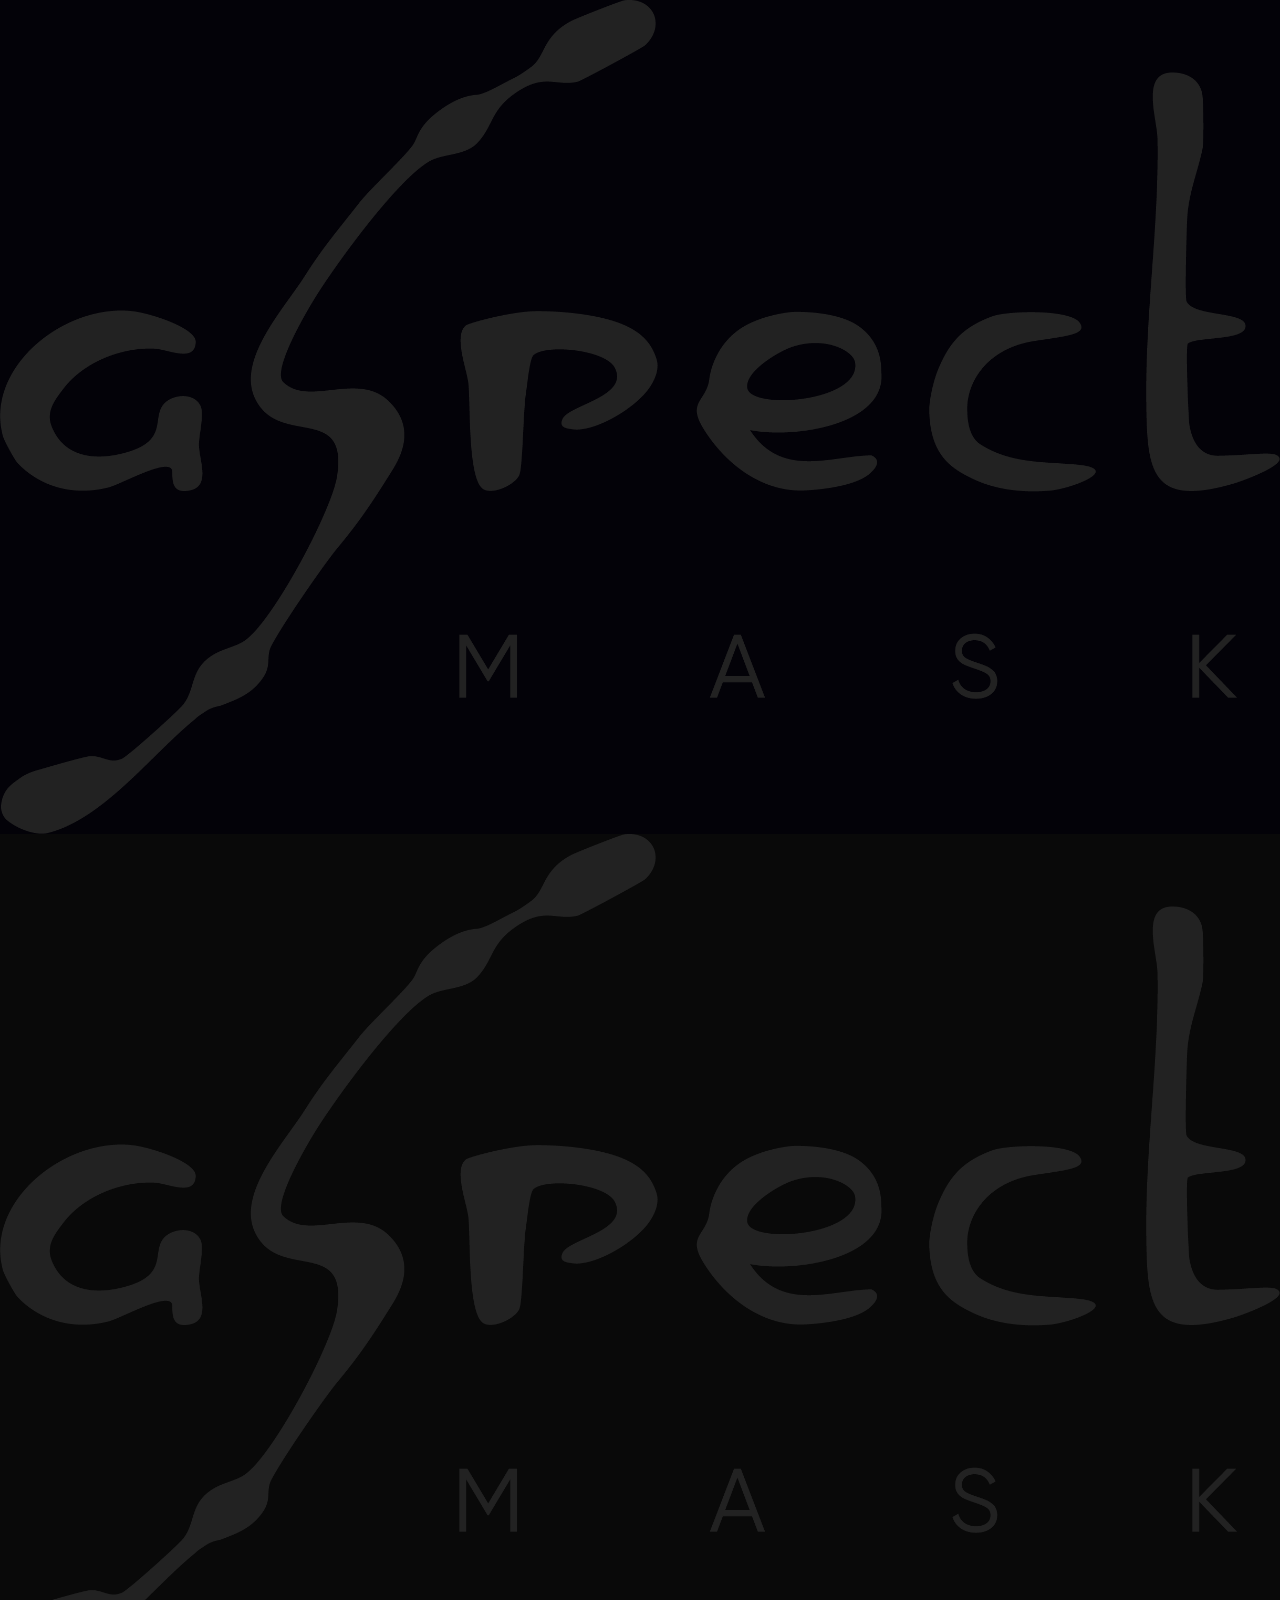
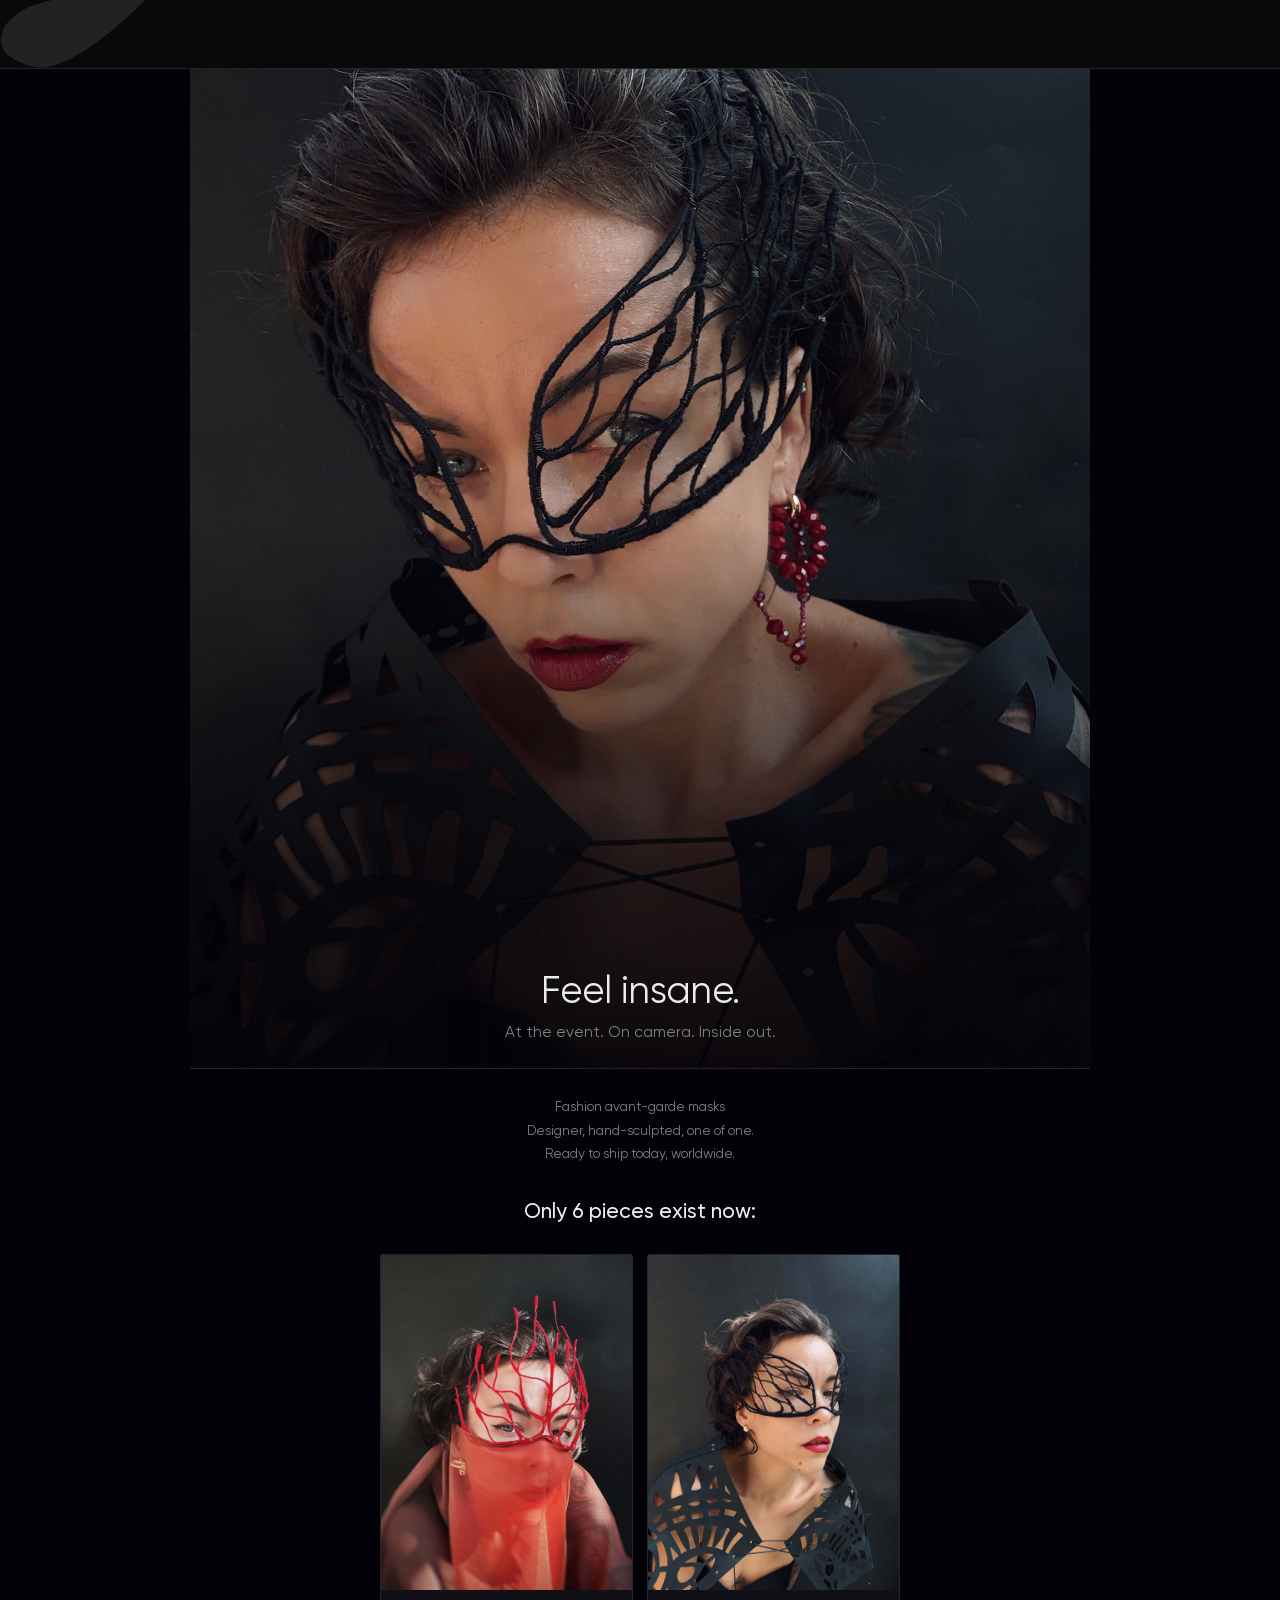
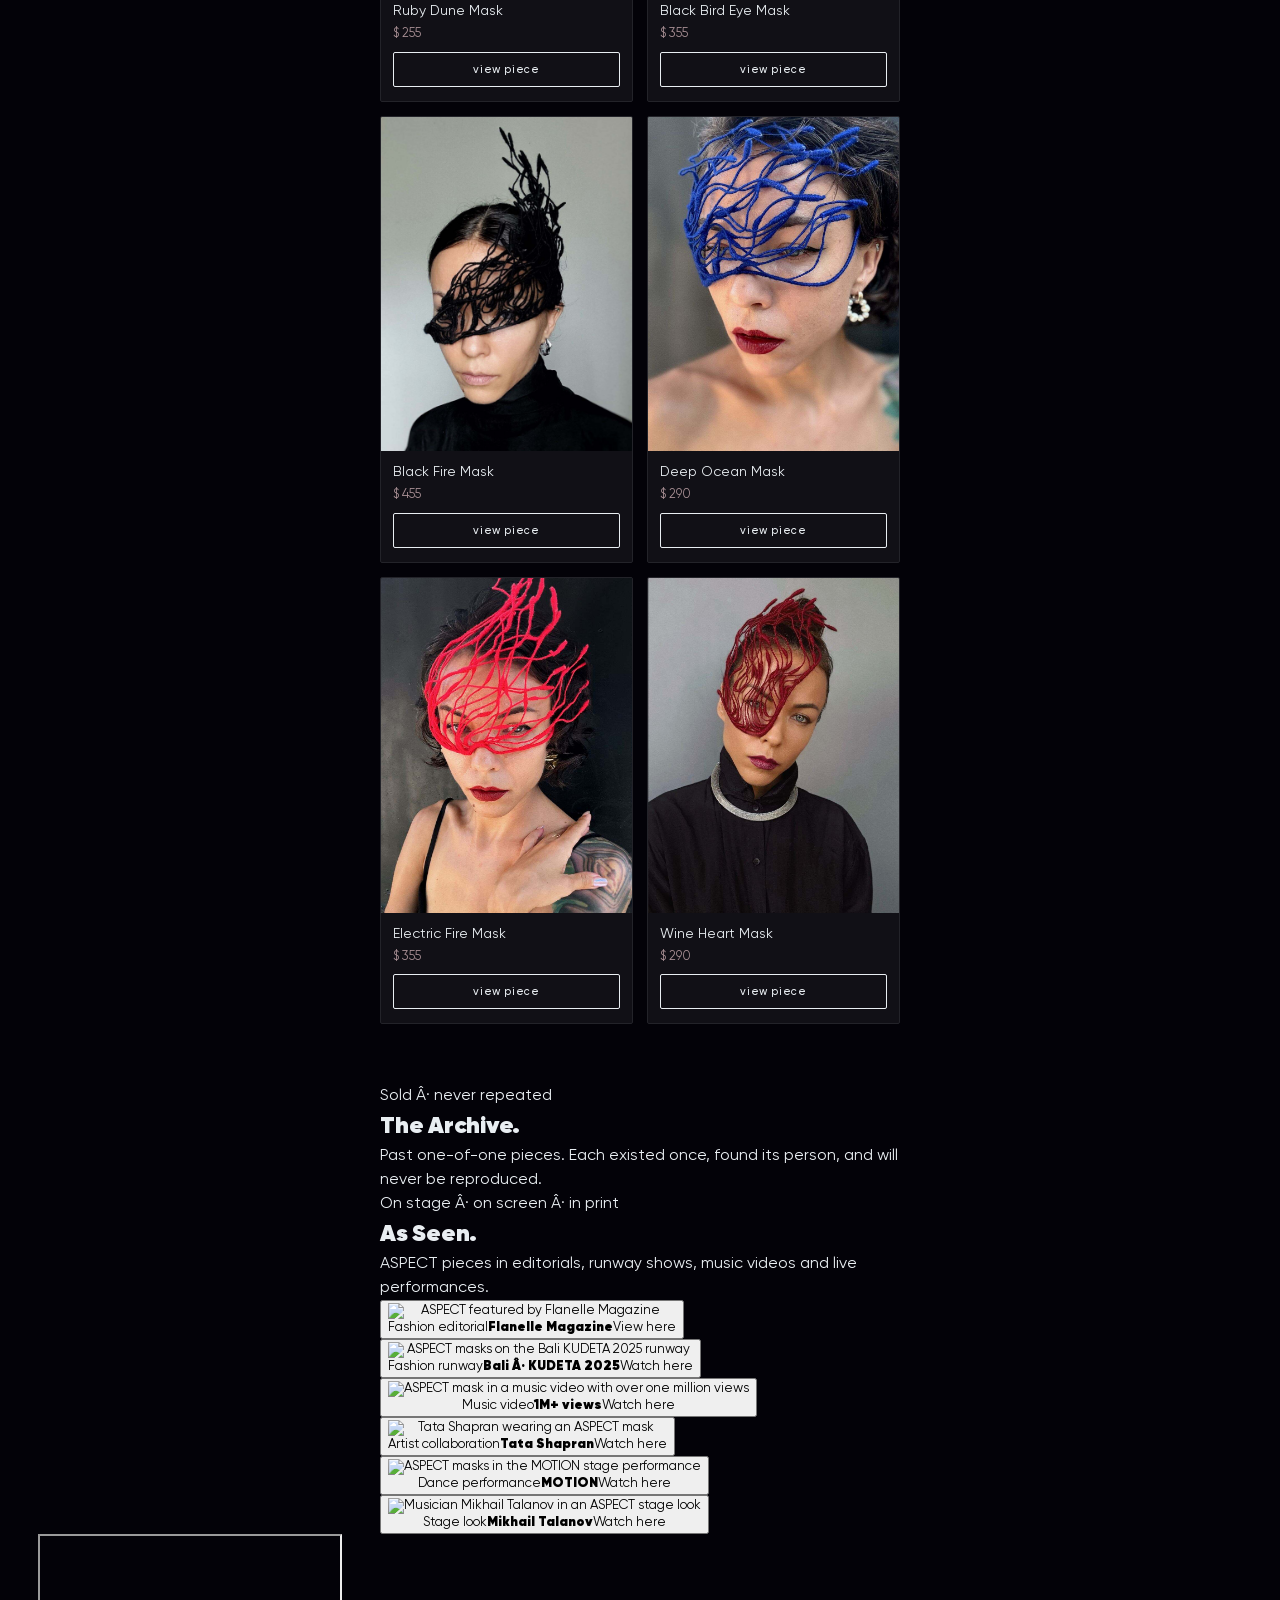
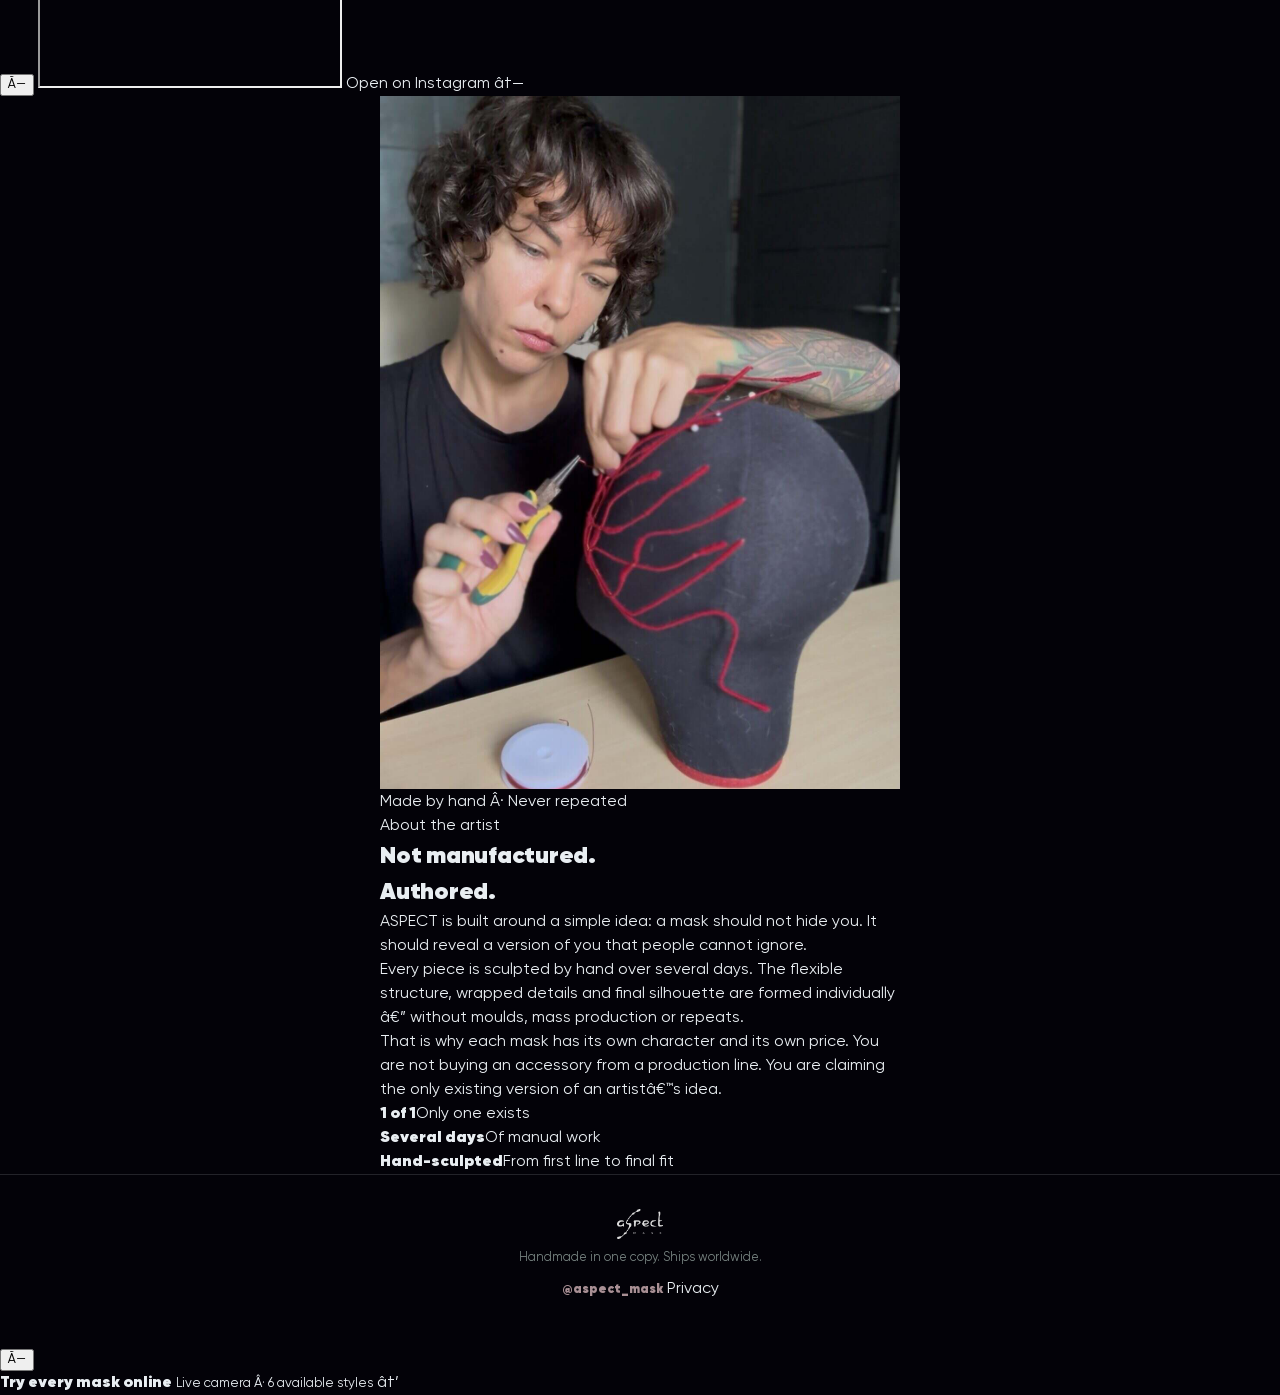
==== index.html @ 53617be9 "Merge AR try-on update: root files (index, README, netlify config)" ====
<!DOCTYPE html>
<html lang="en">
<head>
  <meta name="p:domain_verify" content="32df9299ab01dc44d7941b513a4e23bb"/>
<!-- Google tag (gtag.js) — GA4 property "Aspect Mask (aspectmask.com)", added 2026-07-28 -->
<script async src="https://www.googletagmanager.com/gtag/js?id=G-1C7MHS1K0M"></script>
<script>
  window.dataLayer = window.dataLayer || [];
  function gtag(){dataLayer.push(arguments);}
  gtag('js', new Date());
  gtag('config', 'G-1C7MHS1K0M');
</script>

<!-- Meta Pixel Code — provided by Lena 2026-07-28, pixel id 1063506702684823 -->
<script>
!function(f,b,e,v,n,t,s)
{if(f.fbq)return;n=f.fbq=function(){n.callMethod?
n.callMethod.apply(n,arguments):n.queue.push(arguments)};
if(!f._fbq)f._fbq=n;n.push=n;n.loaded=!0;n.version='2.0';
n.queue=[];t=b.createElement(e);t.async=!0;
t.src=v;s=b.getElementsByTagName(e)[0];
s.parentNode.insertBefore(t,s)}(window, document,'script',
'https://connect.facebook.net/en_US/fbevents.js');
fbq('init', '1063506702684823');
fbq('track', 'PageView');
</script>
<noscript><img height="1" width="1" style="display:none"
src="https://www.facebook.com/tr?id=1063506702684823&ev=PageView&noscript=1"
/></noscript>
<!-- End Meta Pixel Code -->

<meta charset="UTF-8" />
<meta name="viewport" content="width=device-width, initial-scale=1, viewport-fit=cover" />

<!-- ============================================================
     SEO-META BLOCK — regenerated per-page by scripts/generate_product_pages.py
     for every /products/<id> page. On index.html (homepage) this is the
     fixed default. DO NOT hand-edit product pages directly — edit the
     generator script/template instead, then re-run it, or the next
     regeneration will silently overwrite manual edits.
     ============================================================ -->
<!-- SEO-META:START -->
<title>ASPECT — Handmade Designer Masks & Headpieces | In Stock, Ships Worldwide</title>
<meta name="description" content="Designer fashion avant-garde masks and headpieces for stage performance, festival, dress-code party, Burning Man, red-carpet, gala, and music video. Ships worldwide." />
<link rel="canonical" href="https://aspectmask.com/" />

<!-- Open Graph (for when the link is shared in bio / stories / DMs) -->
<meta property="og:title" content="ASPECT — Handmade Designer Masks & Headpieces" />
<meta property="og:description" content="Designer fashion avant-garde masks and headpieces for stage performance, festival, dress-code party, Burning Man, red-carpet, gala, and music video. Ships worldwide." />
<meta property="og:image" content="https://aspectmask.com/assets/brand/og-cover.jpg" />
<meta property="og:url" content="https://aspectmask.com/" />
<meta property="og:type" content="website" />
<meta property="og:site_name" content="ASPECT" />

<!-- Twitter Card (falls back to the same content as Open Graph above) -->
<meta name="twitter:card" content="summary_large_image" />
<meta name="twitter:title" content="ASPECT — Handmade Designer Masks & Headpieces" />
<meta name="twitter:description" content="Designer fashion avant-garde masks and headpieces for stage performance, festival, dress-code party, Burning Man, red-carpet, gala, and music video. Ships worldwide." />
<meta name="twitter:image" content="https://aspectmask.com/assets/brand/og-cover.jpg" />

<script type="application/ld+json">
{
  "@context": "https://schema.org",
  "@type": "Organization",
  "name": "ASPECT",
  "url": "https://aspectmask.com/",
  "logo": "https://aspectmask.com/assets/brand/logo.png",
  "sameAs": ["https://instagram.com/aspect_mask"]
}
</script>
<!-- SEO-META:END -->

<link rel="icon" type="image/png" href="/assets/brand/logo.png">

<link rel="preconnect" href="https://fonts.googleapis.com" />
<link rel="preconnect" href="https://fonts.gstatic.com" crossorigin />
<link href="https://fonts.googleapis.com/css2?family=Elms+Sans:ital,wght@0,100..900;1,100..900&display=swap" rel="stylesheet" />
<link rel="stylesheet" href="/css/style.css?v=20260820c" />
<noscript><style>body.is-loading{overflow:auto}.site-loader{display:none!important}.site-header{opacity:1!important}</style></noscript>
</head>
<body class="is-loading">

<div class="site-loader" id="site-loader" role="status" aria-label="Loading ASPECT">
  <div class="site-loader-inner">
    <img class="site-loader-logo" src="/assets/brand/logo.png" alt="ASPECT" fetchpriority="high" />
    <span class="site-loader-line" aria-hidden="true"><span></span></span>
  </div>
</div>

<!-- ============================================================
     NOSCRIPT-SEO BLOCK — regenerated per-page by scripts/generate_product_pages.py.
     Empty/generic on the homepage (nothing product-specific to describe here).
     On a /products/<id> page this holds a plain-text fallback (name, tagline,
     price, photo) so the piece is still described even with JS disabled —
     the visible experience everywhere else is driven entirely by js/app.js.
     ============================================================ -->
<!-- NOSCRIPT-SEO:START -->
<noscript>
  <div style="padding:24px;color:#fff;background:#000;font-family:sans-serif;">
    <h1>ASPECT — Handmade Designer Masks &amp; Headpieces</h1>
    <p>One-of-one handmade masks and headpieces for Burning Man, stage performance and red-carpet dress codes. In stock now, ships worldwide.</p>
  </div>
</noscript>
<!-- NOSCRIPT-SEO:END -->

<!-- Fixed brand veil: the logo stays visible while the background fades into
     the page instead of creating a separate, heavy navigation bar. -->
<header class="site-header" aria-label="ASPECT MASK">
  <img class="header-logo" src="/assets/brand/logo.png" alt="ASPECT MASK" fetchpriority="high" />
</header>

<!-- ============ HERO ============ -->
<!-- Title/subtitle overlaid on the photo (bottom, over a gradient scrim) —
     matches Lena's Figma mockup 2026-07-27, replacing the earlier stacked
     version where they sat below the photo as a separate block. -->
<div class="hero-photo-banner" id="hero-photo-banner">
  <div class="hero-photo-img-slot" id="hero-photo-img-slot">
    <span class="hero-photo-placeholder-label">Photo coming soon</span>
  </div>
  <div class="hero-photo-scrim"></div>
  <div class="hero-photo-overlay-text">
    <h1 id="hero-title">Feel insane.</h1>
    <p class="hero-sub" id="hero-subtitle">At the event. On camera. Inside out.</p>
  </div>
</div>
<section class="hero">
  <div class="wrap">
    <div class="hero-tagline-lines" id="hero-tagline-lines"></div>

    <p class="hero-scarcity-number" id="hero-scarcity-number"></p>
  </div>
</section>

<!-- ============ CATALOG ============ -->
<section class="catalog" id="catalog">
  <div class="wrap">
    <div class="grid" id="product-grid"><!-- cards injected by js/app.js --></div>
  </div>
</section>

<!-- ============ SOLD ARCHIVE ============ -->
<section class="archive-section" aria-labelledby="archive-title">
  <div class="wrap">
    <p class="section-kicker">Sold · never repeated</p>
    <h2 class="section-title" id="archive-title">The Archive.</h2>
    <p class="section-intro">Past one-of-one pieces. Each existed once, found its person, and will never be reproduced.</p>
    <div class="archive-grid" id="archive-grid"></div>
  </div>
</section>

<!-- ============ INDUSTRY PROOF ============ -->
<section class="as-seen-section" aria-labelledby="as-seen-title">
  <div class="wrap">
    <p class="section-kicker">On stage · on screen · in print</p>
    <h2 class="section-title" id="as-seen-title">As Seen.</h2>
    <p class="section-intro">ASPECT pieces in editorials, runway shows, music videos and live performances.</p>
    <div class="as-seen-track">
      <button class="as-seen-card" type="button" data-proof="Flanelle Magazine" data-embed="https://www.instagram.com/p/DJenuvNxWD0/embed/" data-instagram-url="https://www.instagram.com/p/DJenuvNxWD0/?img_index=6"><img src="/assets/as-seen/flanelle-magazine.webp" alt="ASPECT featured by Flanelle Magazine" loading="lazy" decoding="async" /><span class="as-seen-shade"></span><span class="as-seen-type">Fashion editorial</span><strong>Flanelle Magazine</strong><span class="as-seen-open">View here</span></button>
      <button class="as-seen-card" type="button" data-proof="Bali KUDETA 2025" data-embed="https://www.instagram.com/reel/DN21obE5G4-/embed/" data-instagram-url="https://www.instagram.com/reel/DN21obE5G4-/"><img src="/assets/as-seen/bali-kudeta-runway.webp" alt="ASPECT masks on the Bali KUDETA 2025 runway" loading="lazy" decoding="async" /><span class="as-seen-shade"></span><span class="as-seen-type">Fashion runway</span><strong>Bali · KUDETA 2025</strong><span class="as-seen-open">Watch here</span></button>
      <button class="as-seen-card" type="button" data-proof="Million-view music video" data-embed="https://www.instagram.com/reel/DJtINxZPEMQ/embed/" data-instagram-url="https://www.instagram.com/reel/DJtINxZPEMQ/"><img src="/assets/as-seen/million-view-music-video.webp" alt="ASPECT mask in a music video with over one million views" loading="lazy" decoding="async" /><span class="as-seen-shade"></span><span class="as-seen-type">Music video</span><strong>1M+ views</strong><span class="as-seen-open">Watch here</span></button>
      <button class="as-seen-card" type="button" data-proof="Tata Shapran music video" data-embed="https://www.instagram.com/reel/DKpziN2vFIx/embed/" data-instagram-url="https://www.instagram.com/reel/DKpziN2vFIx/"><img src="/assets/as-seen/tata-shapran-music-video.webp" alt="Tata Shapran wearing an ASPECT mask" loading="lazy" decoding="async" /><span class="as-seen-shade"></span><span class="as-seen-type">Artist collaboration</span><strong>Tata Shapran</strong><span class="as-seen-open">Watch here</span></button>
      <button class="as-seen-card" type="button" data-proof="MOTION stage performance" data-embed="https://www.instagram.com/reel/DOC1vN9Es4z/embed/" data-instagram-url="https://www.instagram.com/reel/DOC1vN9Es4z/"><img src="/assets/as-seen/motion-stage-performance.webp" alt="ASPECT masks in the MOTION stage performance" loading="lazy" decoding="async" /><span class="as-seen-shade"></span><span class="as-seen-type">Dance performance</span><strong>MOTION</strong><span class="as-seen-open">Watch here</span></button>
      <button class="as-seen-card" type="button" data-proof="Mikhail Talanov stage look" data-embed="https://www.instagram.com/reel/DawcR3Qz6if/embed/" data-instagram-url="https://www.instagram.com/reel/DawcR3Qz6if/"><img src="/assets/as-seen/mikhail-talanov-stage.webp" alt="Musician Mikhail Talanov in an ASPECT stage look" loading="lazy" decoding="async" /><span class="as-seen-shade"></span><span class="as-seen-type">Stage look</span><strong>Mikhail Talanov</strong><span class="as-seen-open">Watch here</span></button>
    </div>
  </div>
</section>

<div class="as-seen-modal" id="as-seen-modal" aria-hidden="true" role="dialog" aria-modal="true" aria-label="ASPECT feature">
  <button class="as-seen-modal-close" id="as-seen-modal-close" type="button" aria-label="Close feature">×</button>
  <iframe id="as-seen-embed" title="ASPECT feature on Instagram" src="" allow="autoplay; encrypted-media; picture-in-picture" allowfullscreen></iframe>
  <a class="as-seen-instagram-link" id="as-seen-instagram-link" href="https://www.instagram.com/aspect_mask/" target="_blank" rel="noopener">Open on Instagram ↗</a>
</div>

<!-- ============ ABOUT THE ARTIST ============ -->
<section class="artist-section" aria-labelledby="artist-title">
  <div class="wrap">
    <div class="artist-media">
      <video id="artist-video" muted loop playsinline preload="none"
        poster="/assets/products/ruby-dune/aspect-ruby-dune-red-fashion-mask-headpiece-handmade-proof.jpg"
        aria-label="ASPECT mask being shaped and shown by hand">
        <source src="/assets/products/ruby-dune/aspect-ruby-dune-red-fashion-mask-headpiece-hands-on-video.webm" type="video/webm" />
        <source src="/assets/products/ruby-dune/aspect-ruby-dune-red-fashion-mask-headpiece-hands-on-video.mp4" type="video/mp4" />
      </video>
      <span class="artist-media-label">Made by hand · Never repeated</span>
    </div>
    <div class="artist-copy">
      <p class="section-kicker">About the artist</p>
      <h2 class="section-title" id="artist-title">Not manufactured.<br />Authored.</h2>
      <p>ASPECT is built around a simple idea: a mask should not hide you. It should reveal a version of you that people cannot ignore.</p>
      <p>Every piece is sculpted by hand over several days. The flexible structure, wrapped details and final silhouette are formed individually — without moulds, mass production or repeats.</p>
      <p>That is why each mask has its own character and its own price. You are not buying an accessory from a production line. You are claiming the only existing version of an artist’s idea.</p>
      <div class="artist-facts" aria-label="What makes every ASPECT mask unique">
        <div><strong>1 of 1</strong><span>Only one exists</span></div>
        <div><strong>Several days</strong><span>Of manual work</span></div>
        <div><strong>Hand-sculpted</strong><span>From first line to final fit</span></div>
      </div>
    </div>
  </div>
</section>

<!-- ============ FOOTER ============ -->
<footer class="site-footer">
  <div class="wrap">
    <img class="footer-brand" src="/assets/brand/logo.png" alt="ASPECT MASK" />
    <p class="footer-line">Handmade in one copy. Ships worldwide.</p>
    <a id="footer-ig-link" href="#" target="_blank" rel="noopener" class="footer-ig">@aspect.mask</a>
    <a class="footer-privacy" href="/privacy/">Privacy</a>
  </div>
</footer>

<div class="archive-lightbox" id="archive-lightbox" aria-hidden="true" role="dialog" aria-modal="true" aria-label="Archive piece">
  <button class="archive-lightbox-close" id="archive-lightbox-close" type="button" aria-label="Close archive image">×</button>
  <img id="archive-lightbox-image" src="" alt="" />
  <p id="archive-lightbox-name"></p>
</div>

<!-- ============ PRODUCT MODAL ============ -->
<div class="modal" id="product-modal" aria-hidden="true">
  <div class="modal-inner">
    <div class="carousel-wrap">
      <button class="modal-close" id="modal-close" aria-label="Close">✕</button>
      <div class="carousel" id="modal-carousel"></div>
      <button class="carousel-arrow carousel-arrow-prev" id="carousel-prev" aria-label="Previous">‹</button>
      <button class="carousel-arrow carousel-arrow-next" id="carousel-next" aria-label="Next">›</button>
    </div>
    <div class="carousel-dots" id="modal-dots"></div>

    <div class="modal-body">
      <div class="price-row">
        <p class="modal-price" id="modal-price"></p>
        <button class="btn btn-order" id="order-btn">order this unique piece</button>
      </div>

      <button class="btn btn-try-on" id="try-on-btn" type="button">
        <span class="try-on-dot" aria-hidden="true"></span>
        try it on with your camera <span class="try-on-beta">beta</span>
      </button>

      <h3 id="modal-name"></h3>
      <p class="modal-tagline" id="modal-tagline"></p>
      <p class="shipping-line" id="shipping-line">Ships worldwide — 7–10 days, shipping runs up to $35.</p>

      <ul class="trust-list">
        <li>Unique design — an authorial piece for your wardrobe</li>
        <li>Universal fit — flexible frame, adjust it yourself to any face</li>
        <li>Lightweight — soft yarn over flexible aluminum wire, wear it all day</li>
        <li>Travels easily — weighs next to nothing, travel box included</li>
      </ul>

      <p class="modal-occasions-heading">Fashion avant-garde mask for:</p>
      <ul class="modal-occasions-list">
        <li>Wow content</li>
        <li>Burning Man<br>&amp; festival looks</li>
        <li>Red carpet<br>&amp; gala dress codes</li>
        <li>Stage performance<br>&amp; music videos</li>
        <li>Masquerade<br>&amp; fantasy nights</li>
        <li>Boudoir shoots<br>&amp; intimate content</li>
      </ul>

      <p class="question-line">
        <svg class="chat-icon" viewBox="0 0 24 24" fill="none" xmlns="http://www.w3.org/2000/svg" aria-hidden="true">
          <path d="M9.5 4h9A2.5 2.5 0 0 1 21 6.5v6A2.5 2.5 0 0 1 18.5 15H16v3.2l-3.6-3.2H9.5A2.5 2.5 0 0 1 7 12.5v-6A2.5 2.5 0 0 1 9.5 4Z" stroke="currentColor" stroke-width="1.5" stroke-linejoin="round"/>
          <path d="M14.5 9h-9A2.5 2.5 0 0 0 3 11.5v6A2.5 2.5 0 0 0 5.5 20H8v3.2l3.6-3.2h2.9A2.5 2.5 0 0 0 17 17.5v-1.5" stroke="currentColor" stroke-width="1.5" stroke-linejoin="round" fill="var(--bg-card)"/>
        </svg>
        <span>Have a question? <a href="#" id="question-ig-link" target="_blank" rel="noopener">Text me</a></span>
      </p>
    </div>
  </div>
</div>

<!-- ============ ORDER POPUP (bottom sheet — dimmed backdrop, closes on outside tap) ============ -->
<div class="modal modal-order" id="order-modal" aria-hidden="true">
  <div class="modal-inner modal-inner-small">
    <div class="sheet-grabber"></div>
    <button class="modal-close" id="order-modal-close" aria-label="Close">✕</button>

    <h3 id="order-title">How to order</h3>
    <p class="order-explainer" id="order-explainer"></p>

    <div class="order-step">
      <span class="order-step-num">1</span>
      <button type="button" class="btn btn-ghost btn-block" id="copy-btn">Tap to copy link</button>
    </div>
    <p class="copy-hint" id="copy-hint">✓ Link copied to your clipboard</p>

    <div class="order-step">
      <span class="order-step-num">2</span>
      <a class="btn btn-primary btn-block" id="order-ig-btn" href="#" target="_blank" rel="noopener">
        Send link in Instagram Direct
      </a>
    </div>
    <a class="btn btn-ghost btn-block" id="order-wa-btn" href="#" target="_blank" rel="noopener" style="display:none">
      Message on WhatsApp
    </a>

    <input type="text" id="copy-field" class="sr-copy-field" readonly tabindex="-1" aria-hidden="true" />
  </div>
</div>

<a class="sticky-try-on" id="sticky-try-on" href="/try-on/" aria-label="Open the online mask try-on">
  <span class="sticky-try-on-pulse" aria-hidden="true"></span>
  <span class="sticky-try-on-copy">
    <strong>Try every mask online</strong>
    <small>Live camera · 6 available styles</small>
  </span>
  <span class="sticky-try-on-arrow" aria-hidden="true">→</span>
</a>

<!-- cache-busting version query: GitHub Pages' CDN caches these files aggressively
     (observed 2026-07-28: stale copy served for several minutes after a fresh commit even
     though the origin already had the new content) — bump ?v= on every app.js/config.js
     change so visitors always get the current file instead of waiting out the CDN cache -->
<script src="/js/config.js?v=20260817a"></script>
<script src="/js/products.js?v=20260817a"></script>
<script src="/js/archive-data.js?v=20260820a"></script>
<script src="/js/app.js?v=20260820c"></script>
</body>
</html>
---- css/style.css ----
/* =========================================================================
   ASPECT — stylesheet
   -------------------------------------------------------------------------
   BRAND ASSETS: real brand kit loaded from Google Drive on 2026-07-20 —
   Gilroy (Regular/Medium/Heavy, self-hosted woff2) + the official palette:
     #030208 near-black · #591B20 wine/burgundy · #798582 sage · #E9EEF2 ivory
   Logo: assets/brand/logo.png (black artwork on transparent bg — displayed
   inverted to white via CSS `filter: invert(1)` since the site is dark).
   ========================================================================= */

@font-face {
  font-family: "Gilroy";
  src: url("../assets/brand/fonts/Gilroy-Heavy.woff2") format("woff2");
  font-weight: 700;
  font-display: swap;
}
@font-face {
  font-family: "Gilroy";
  src: url("../assets/brand/fonts/Gilroy-Medium.woff2") format("woff2");
  font-weight: 500;
  font-display: swap;
}
@font-face {
  font-family: "Gilroy";
  src: url("../assets/brand/fonts/Gilroy-Regular.woff2") format("woff2");
  font-weight: 400;
  font-display: swap;
}

:root {
  --bg: #030208;
  --bg-card: #111016;
  --fg: #e9eef2;
  --muted: #798582;
  --accent: #591b20;       /* brand wine/burgundy — use for fills, buttons, borders */
  --accent-text: #a88f94;  /* burgundy lightened for legible small text/labels on black */
  --accent-bright: #9c2e3a; /* brand wine/burgundy, brightened — for the one high-stakes "order" button only */
  --line: #232329;
  --radius: 2px;
  --font-display: "Gilroy", "Poppins", sans-serif;
  --font-body: "Gilroy", "Inter", sans-serif;
  --maxw: 560px; /* mobile-first single column max width, feels good on desktop too */
}

* { box-sizing: border-box; }
html { -webkit-text-size-adjust: 100%; }
body {
  margin: 0;
  background: var(--bg);
  color: var(--fg);
  font-family: var(--font-body);
  line-height: 1.5;
  -webkit-font-smoothing: antialiased;
}
h1, h2, h3 { font-family: var(--font-display); font-weight: 700; margin: 0; letter-spacing: -0.01em; }
p { margin: 0; }
a { color: inherit; text-decoration: none; }
ul, ol { margin: 0; padding: 0; list-style: none; }
img, video { display: block; max-width: 100%; }
button { font-family: inherit; cursor: pointer; }

.wrap { max-width: var(--maxw); margin: 0 auto; padding: 0 20px; }

/* ---------- header ---------- */
.site-header {
  position: sticky; top: 0; z-index: 20;
  background: rgba(10,10,10,0.9);
  backdrop-filter: blur(8px);
  border-bottom: 1px solid var(--line);
}
.header-inner { display: flex; align-items: center; justify-content: space-between; height: 56px; }
.logo { height: 20px; width: auto; filter: invert(1); } /* source artwork is black-on-transparent; inverted to show white on our dark bg */
.header-ig {
  font-size: 12px; font-weight: 600; letter-spacing: 0.04em; text-transform: uppercase;
  border: 1px solid var(--line); padding: 7px 12px; border-radius: var(--radius);
  color: var(--fg);
}
.header-ig:active { border-color: var(--accent-text); }

/* ---------- hero photo banner ---------- */
/* Photo banner with title/subtitle overlaid at the bottom over a gradient
   scrim — matches Lena's Figma mockup 2026-07-27. */
.hero-photo-banner {
  position: relative;
  width: 100%;
  max-width: 900px; /* keeps the banner from ballooning in height on wide desktop windows — mobile is the real target */
  margin: 0 auto;
  aspect-ratio: 9 / 10; /* ~half of a standard mobile screen height (390x844) — crops top/bottom of hero-banner.jpg symmetrically via object-fit:cover below, no stretching/distortion */
  background: var(--bg-card);
  border-bottom: 1px solid var(--line);
  overflow: hidden;
}
.hero-photo-img-slot { position: absolute; inset: 0; display: flex; align-items: center; justify-content: center; }
.hero-photo-banner img { width: 100%; height: 100%; object-fit: cover; display: block; }
.hero-photo-placeholder-label {
  font-size: 11px; font-weight: 600; letter-spacing: 0.1em; text-transform: uppercase;
  color: var(--muted);
}
/* Gradient scrim — guarantees the white overlay text stays readable no
   matter what's in that part of the photo, even if the crop changes later. */
.hero-photo-scrim {
  position: absolute; left: 0; right: 0; bottom: 0; height: 55%;
  background: linear-gradient(to bottom, rgba(3,2,8,0) 0%, rgba(3,2,8,0.75) 65%, rgba(3,2,8,0.92) 100%);
  pointer-events: none;
}
.hero-photo-overlay-text {
  position: absolute; left: 20px; right: 20px; bottom: 24px;
  text-align: center;
}
/* font-weight 400 (thin, same as .card-name) — per Lena 2026-07-29: the hero
   headline over the photo was too loud/shouty at the default h1 bold (700).
   font-size left untouched, only the weight changed. */
.hero-photo-overlay-text h1 { font-size: 38px; font-weight: 400; line-height: 1.1; margin-bottom: 8px; color: var(--fg); }
.hero-photo-overlay-text .hero-sub { color: var(--muted); font-size: 15.5px; line-height: 1.4; margin-bottom: 0; }

/* ---------- hero ---------- */
/* bottom padding trimmed 2026-07-27 per Lena — catalog cards should follow
   right after the "Only 6 pieces exist now:" heading, not after a big gap. */
.hero { padding: 28px 0 18px; text-align: left; }

.hero-wear-for-heading {
  font-size: 11px; font-weight: 600; letter-spacing: 0.1em; text-transform: uppercase;
  color: rgba(233, 238, 242, 0.68); margin-bottom: 12px; /* neutral, not accent-tinted — matches Lena's mockup */
}
/* 2-column grid, approved via Lena's Figma mockup 2026-07-27 — bigger than
   body text on purpose (16px vs ~14.5-15.5px elsewhere) for readability at
   this more compact layout. */
.hero-wear-for-list {
  display: grid; grid-template-columns: 1fr 1fr;
  column-gap: 14px; row-gap: 14px; margin-bottom: 30px;
}
.hero-wear-for-list li {
  font-size: 16px; line-height: 1.35; color: var(--fg);
  display: flex; gap: 6px; align-items: flex-start;
}
.hero-wear-for-list li::before { content: "—"; color: var(--accent-text); flex: none; }

/* 3rd tier — quiet descriptor paragraph, plain text (2026-07-27: "Fashion
   avant-garde masks" moved back into this block as its first line — no
   longer its own heading, per Lena's swap: the emphasis moves to "Only 6
   pieces" below instead). */
.hero-tagline-lines {
  color: var(--muted); font-size: 13.5px; line-height: 1.6;
  text-align: center; margin-bottom: 34px;
}
.hero-tagline-lines p { margin: 0 0 2px; }

/* Scarcity callout — the emphasized heading of this section (Gilroy
   Medium, well below the photo's H1 weight/size). No subtitle under it
   anymore — removed 2026-07-27 per Lena, the line now says it all on its
   own ("Only 6 pieces exist now:"). */
.hero-scarcity-number {
  font-family: var(--font-display); font-weight: 500; text-align: center;
  font-size: 21px; line-height: 1.25; color: var(--fg);
}

/* ---------- buttons ---------- */
.btn {
  display: inline-flex; align-items: center; justify-content: center;
  padding: 14px 22px; font-size: 13.5px; font-weight: 700; letter-spacing: 0.04em; text-transform: uppercase;
  border-radius: var(--radius); border: 1px solid transparent; transition: opacity .15s ease;
}
.btn:active { opacity: 0.7; }
.btn-primary { background: var(--accent); color: var(--fg); }
.btn-ghost { background: transparent; color: var(--fg); border-color: var(--line); }
.btn-block { display: flex; width: 100%; margin-top: 10px; }

/* ---------- catalog section ---------- */
/* No divider/border and minimal top padding 2026-07-27 per Lena — cards
   should follow immediately after the "Only 6 pieces exist now:" heading,
   not sit behind a section break. */
.catalog { padding: 10px 0 60px; }

.grid { display: grid; grid-template-columns: 1fr 1fr; gap: 14px; }
/* flex column + height:100% (2026-07-27) — grid rows already stretch items
   to equal height, but content (product name length, etc.) varied inside,
   so the "View piece" buttons landed at different heights per card. Flex
   column here + margin-top:auto on .card-btn pins the button to the
   bottom of every card, regardless of how much text is above it. */
.card {
  background: var(--bg-card); border: 1px solid var(--line); border-radius: var(--radius);
  overflow: hidden; cursor: pointer; -webkit-tap-highlight-color: rgba(233,238,242,0.15);
  display: flex; flex-direction: column; height: 100%;
}
.card-media { position: relative; width: 100%; aspect-ratio: 3/4; overflow: hidden; }
.card-media img { width: 100%; height: 100%; object-fit: cover; }
.card-badge {
  position: absolute; top: 8px; left: 8px; background: rgba(10,10,10,0.75);
  color: var(--accent-text); font-size: 9.5px; font-weight: 700; letter-spacing: 0.08em; text-transform: uppercase;
  padding: 4px 7px; border-radius: 2px; border: 1px solid var(--line);
}
.card-info { padding: 12px 12px 14px; display: flex; flex-direction: column; flex: 1; }
/* Tagline removed from the grid preview 2026-07-27 per Lena (still shown in
   the product modal, just not on the card thumbnail) — name sits right on
   top of price now, tight gap (no reserved 2-line space anymore: all 6
   current names fit on one line, and the button still pins to the bottom
   of each card via flex + margin-top:auto, so a future longer name that
   wraps to 2 lines won't break alignment within its own row). */
.card-name { font-family: var(--font-display); font-weight: 400; font-size: 14px; line-height: 1.3; margin-bottom: 4px; min-height: 18px; }
/* font-weight 400 — our Gilroy has only Regular(400)/Medium(500)/Heavy(700)
   loaded, no lighter "thin" cut exists, so Regular is as light as this can
   get without adding a new font file. */
.card-price { font-size: 13px; font-weight: 400; color: var(--accent-text); margin-bottom: 8px; }
/* Outline only, no fill — 2026-07-27 per Lena: a solid white button was
   pulling too much attention off the product photo itself; the whole card
   is already tappable, so the button just needs to read clearly, not shout. */
.card-btn {
  width: 100%; text-align: center; font-size: 11px; padding: 10px;
  border: 1px solid var(--fg); background: transparent; color: var(--fg);
  border-radius: var(--radius); font-weight: 500; letter-spacing: 0.06em; text-transform: none;
  margin-top: auto;
}

/* ---------- media placeholder (used when a photo/video file is missing) ---------- */
.placeholder-slide {
  width: 100%; height: 100%; display: flex; flex-direction: column; align-items: center; justify-content: center;
  gap: 8px; text-align: center; padding: 20px;
  background: repeating-linear-gradient(135deg, #141414, #141414 10px, #181818 10px, #181818 20px);
  border: 1px dashed var(--line); color: var(--muted); font-size: 11.5px;
}
.placeholder-slide .ph-icon { font-size: 22px; opacity: 0.5; }
.placeholder-slide .ph-label { font-weight: 600; color: var(--fg); font-size: 12px; }

/* ---------- text slide: top-half photo crop (dimmed) + graphite panel with logo + bullets ----------
   Redesigned 2026-07-28 per Lena's new Figma mockup (node 21:3) — heading + subheading dropped
   entirely, photo grows from 33% to ~54% of the slide, and the "aspect" watermark moves down to
   sit in the gap between the photo and the bullets instead of straddling the photo edge. Bullets
   themselves are unchanged (same copy, same type scale). */
.text-slide {
  position: relative; width: 100%; height: 100%; display: flex; flex-direction: column;
  background: var(--bg-card); /* graphite black from the palette */
  overflow: hidden;
}
.text-slide-photo { position: relative; width: 100%; height: 53.7%; flex-shrink: 0; overflow: hidden; }
.text-slide-photo img {
  /* object-position / transform-origin are set inline per-product (js/app.js, `focusY` field
     on the text-slide item in products.js) — the eye-position crop point differs per photo.
     scale(1.81) stays fixed for every product — do not change it. Fallback values below only
     apply if a product's text-slide item somehow has no inline style. */
  display: block; width: 100%; height: 100%; object-fit: cover; object-position: center 41%;
  transform: scale(1.81); transform-origin: center 41%;
}
.text-slide-photo-scrim { position: absolute; top: 0; right: 0; bottom: 0; left: 0; background: rgba(3,2,8,0.45); }

/* brand watermark — low-opacity "aspect" mark. Repositioned 2026-07-28 to sit right below the
   (now taller) photo, right-of-center — same right-of-center placement Lena's original Canva
   mockup used, just recalibrated for the new photo height. Absolutely positioned against
   .text-slide, out of normal flow. Same position/size for every product — only the background
   photo behind it changes. */
.text-slide .text-slide-watermark {
  position: absolute; z-index: 3; pointer-events: none;
  top: 294px; right: 65px; width: 97px; height: auto; opacity: 0.3; object-fit: contain;
}

.text-slide-content {
  flex: 1; display: flex; flex-direction: column; align-items: center;
  padding: 89px 18px 8px; /* 89px clears the photo + watermark above (out-of-flow), tight per Figma */
}
/* bullets: quietest tier, muted color — now the only content in this panel (heading/subheading
   removed 2026-07-28). Copy/type scale unchanged. */
.text-slide-bullets {
  margin: 0 auto; width: 340px; list-style: none; padding: 0;
  display: flex; flex-direction: column; gap: 6px;
}
.text-slide-bullets li {
  font-size: 14px; line-height: 1.45; color: var(--muted); padding-left: 16px; position: relative;
}
.text-slide-bullets li::before { content: "—"; position: absolute; left: 0; color: var(--accent-text); }

/* ---------- fit slide: full-bleed on-mannequin photo + objection-handling bullets overlaid
   at the bottom (fit / comfort / travel). Added 2026-08-08, now slide 2 — replaces the old
   hero-video slot. Designed + approved in sandbox on Ruby Dune, see
   slide2-fit-slide-template-spec.md (Claude Project doc) for the full design rationale and
   per-product photo calibration table. Same bullet copy on every product. ---------- */
.fit-slide { position: relative; width: 100%; height: 100%; overflow: hidden; background: #000; }
.fit-slide img { width: 100%; height: 100%; object-fit: cover; display: block; }
.fit-slide-scrim {
  position: absolute; left: 0; right: 0; bottom: 0; height: 46%;
  background: linear-gradient(180deg, rgba(3,2,8,0) 0%, rgba(3,2,8,0.72) 30%, rgba(3,2,8,0.93) 65%, rgba(3,2,8,0.96) 100%);
}
.fit-slide-content { position: absolute; left: 0; right: 0; bottom: 34px; padding: 0 22px; }
/* width:fit-content shrinks the bullet block to its widest line instead of a fixed box — that's
   what makes the paragraph read as centered on the slide while the hanging-indent dashes (the
   li::before below) stay aligned in one column within it. text-align:center on the <li> itself
   was tried and rejected — it made every dash drift with its own line's text width. */
.fit-slide-bullets {
  margin: 0 auto; width: fit-content; max-width: 300px; list-style: none; padding: 0;
  display: flex; flex-direction: column; gap: 5px;
}
.fit-slide-bullets li {
  font-size: 17px; line-height: 1.3; color: #efefef;
  padding-left: 18px; position: relative; text-align: left; white-space: nowrap;
}
.fit-slide-bullets li::before { content: "—"; position: absolute; left: 0; color: var(--accent-text); }
/* lead phrase (before the colon) at full opacity to catch the eye first; the rest of the line
   is dimmed so it reads as supporting detail rather than competing for attention. */
.fit-slide-bullets .fit-strong { opacity: 1; }
.fit-slide-bullets .fit-dim { opacity: .55; }

/* ---------- proof slide: full-bleed process photo + short proof-of-craft text, sits right after
   the text slide (added 2026-07-28 per Lena's Figma mockup, node 21:26). Same text on every
   product — only the background photo changes (a photo of the piece actually being made). ---------- */
.proof-slide { position: relative; width: 100%; height: 100%; overflow: hidden; }
.proof-slide img { width: 100%; height: 100%; object-fit: cover; display: block; }
.proof-slide-scrim { position: absolute; inset: 0; background: rgba(3,2,8,0.6); } /* 2026-07-28: bumped from 0.45 — proof photos are much brighter than text-slide's, same 0.45 read as barely-there */
.proof-slide-content { position: absolute; left: 0; right: 0; top: 66%; padding: 0 25px 0 60px; } /* 2026-07-28: raised to align with top edge of bottom third (was bottom:0), left padding widened 25px -> 60px per Lena's second round (44px still felt tight) */
.proof-slide-heading {
  font-family: var(--font-display); font-weight: 500; font-size: 25px; letter-spacing: 0.03em;
  text-transform: uppercase; color: var(--fg); text-align: left; margin: 0 0 12px;
}
.proof-slide-body p { font-size: 15px; line-height: 21px; color: #efefef; margin: 0; text-align: left; } /* brightened per Lena's Figma update 2026-07-28 — was var(--muted) */

/* ---------- cta slide (hero photo + overlay copy, final carousel slide) ---------- */
.cta-slide { position: relative; width: 100%; height: 100%; }
.cta-slide img { width: 100%; height: 100%; object-fit: cover; }
.cta-slide-overlay {
  position: absolute; left: 0; right: 0; bottom: 0; height: 33%;
  display: flex; flex-direction: column; justify-content: center;
  padding: 0 18px; box-sizing: border-box;
  background: linear-gradient(180deg, rgba(3,2,8,0) 0%, rgba(3,2,8,0.78) 25%, rgba(3,2,8,0.94) 60%, rgba(3,2,8,0.96) 100%);
}
.cta-slide-title {
  font-family: var(--font-display); font-weight: 400; font-size: 30px; line-height: 1.05;
  color: var(--fg); margin-bottom: 10px; width: 100%; text-align: center;
} /* not bold — same weight as the product name, per Lena 2026-07-28 (was 700).
     Shrunk 38px -> 30px (-20%) 2026-08-10 per Lena, for the new urgency-copy
     CTA slide ("Only one exists.") — leaves breathing room left/right of the
     shorter title. */
.cta-slide-sub {
  font-family: var(--font-body); font-size: 17px; line-height: 1.3; color: var(--accent-text);
  font-weight: 400; text-align: center;
} /* shrunk 19.5px -> 17px 2026-08-10 per Lena, to match the smaller title */

/* ---------- final-cta slide (slide 8, target sequence) — "one of one, gone" theme,
   added 2026-08-10 per Lena. Reuses the exact cta-slide photo/overlay structure —
   only the copy differs, plus a small "ready to ship today" caption under the sub.
   Prototyped on Ruby Dune first for approval before building for all products —
   see product-card-slide-sequence-v2-decision.md, slide 8. ---------- */
.finalcta-slide-caption {
  font-family: var(--font-body); font-size: 12px; letter-spacing: 0.04em; text-transform: uppercase;
  color: var(--muted); font-weight: 500; text-align: center; margin-top: 10px;
}

/* ---------- footer ---------- */
.site-footer { border-top: 1px solid var(--line); padding: 34px 0 46px; text-align: center; }
.footer-brand { height: 30px; width: auto; margin: 0 auto 10px; filter: invert(1); }
.footer-line { color: var(--muted); font-size: 12.5px; margin-bottom: 10px; }
.footer-ig { display: inline-block; font-size: 12.5px; color: var(--accent-text); font-weight: 600; }
/* privacy-policy link, added 2026-08-17 (Pinterest API registration required a published
   policy URL) — small/muted, sits below the IG handle so it doesn't compete visually */
.footer-legal { margin: 14px 0 0; }
.footer-legal a { color: var(--muted); font-size: 11px; text-decoration: underline; text-underline-offset: 2px; }

/* ---------- modal (product detail) ---------- */
.modal {
  position: fixed; top: 0; right: 0; bottom: 0; left: 0; z-index: 50; background: var(--bg);
  display: none; overflow-y: auto; -webkit-overflow-scrolling: touch;
}
.modal.open { display: block; }
.modal-inner { max-width: var(--maxw); margin: 0 auto; position: relative; min-height: 100%; }

.modal-close {
  position: absolute; top: 14px; right: 14px; z-index: 5;
  width: 34px; height: 34px; border-radius: 50%; border: none;
  background: rgba(10,10,10,0.65); color: var(--fg); font-size: 15px;
}

.carousel-wrap { position: relative; }
.carousel {
  display: flex; overflow-x: auto; scroll-snap-type: x mandatory; -webkit-overflow-scrolling: touch;
  aspect-ratio: 3/4; scrollbar-width: none;
}
.carousel::-webkit-scrollbar { display: none; }
.carousel-slide { flex: 0 0 100%; scroll-snap-align: start; width: 100%; height: 100%; }

/* prev/next arrows — mainly for mouse/desktop use, swipe still works on touch */
.carousel-arrow {
  position: absolute; top: 50%; transform: translateY(-50%); z-index: 4;
  width: 36px; height: 36px; border-radius: 50%; border: none;
  background: rgba(3,2,8,0.55); color: var(--fg); font-size: 20px; line-height: 1;
  display: flex; align-items: center; justify-content: center;
}
.carousel-arrow-prev { left: 10px; }
.carousel-arrow-next { right: 10px; }
.carousel-arrow:active { opacity: 0.7; }
.carousel-slide img, .carousel-slide video { width: 100%; height: 100%; object-fit: cover; }

.carousel-dots { display: flex; justify-content: center; flex-wrap: wrap; gap: 12px; padding: 14px 20px; cursor: pointer; }
.carousel-dots span { display: block; width: 6px; height: 6px; border-radius: 50%; background: rgba(233,238,242,0.3); }
.carousel-dots span.active { background: var(--accent-text); }

.modal-body { padding: 4px 20px 40px; }

/* level 1 of attention: price + the order button, same row */
.price-row { display: flex; align-items: center; justify-content: space-between; gap: 12px; margin-bottom: 18px; }
.modal-price { font-family: var(--font-display); font-size: 32px; font-weight: 400; color: var(--fg); letter-spacing: 0.035em; }
.btn-order {
  display: inline-flex; align-items: center; justify-content: center; flex: 0 0 46%; text-align: center;
  padding: 13px 10px; font-size: 11px; font-weight: 400; letter-spacing: 0.02em; text-transform: none;
  border-radius: var(--radius); border: none; background: var(--accent-bright); color: #fff; line-height: 1.3;
  transition: opacity .15s ease;
} /* not bold, not caps — per Lena 2026-07-28 (was font-weight:700, text-transform:uppercase) */
.btn-order:active { opacity: 0.75; }

/* level 2: product name */
.modal-body h3 { font-size: 21px; font-weight: 400; margin-bottom: 4px; }
.modal-tagline { color: var(--muted); font-size: 13.5px; margin-bottom: 10px; }

/* plain-text line about shipping, right after name/tagline — pre-empts the #1 cross-border objection
   before the buyer reaches the trust bullets */
.shipping-line { color: var(--fg); font-size: 13px; line-height: 1.5; margin-bottom: 20px; }

.trust-list { display: flex; flex-direction: column; gap: 9px; margin-bottom: 0; }

/* noticeable but deliberately quieter than the price/order row above — a bordered
   card with an icon, not a bright color, so it doesn't compete with level 1 */
.question-line {
  margin-top: 22px; display: flex; align-items: center; justify-content: center; gap: 10px;
  padding: 14px 16px; border: 1px solid var(--line); border-radius: var(--radius); background: var(--bg-card);
  font-size: 14.5px; color: var(--fg);
}
.question-line .chat-icon { width: 21px; height: 21px; flex-shrink: 0; color: var(--accent-text); }
.question-line a { color: var(--accent-text); font-weight: 700; text-decoration: underline; text-underline-offset: 2px; }
.trust-list li {
  font-size: 13px; color: var(--fg); padding-left: 16px; position: relative; line-height: 1.4;
}
.trust-list li::before { content: "—"; position: absolute; left: 0; color: var(--accent-text); }

/* occasion list — added 2026-07-28 per Lena, sits after the trust bullets and before the
   "Have a question?" block. Same text on every product, static markup (not per-product data). */
.modal-occasions-heading {
  font-size: 11px; font-weight: 500; letter-spacing: 0.1em; text-transform: uppercase;
  color: rgba(233, 238, 242, 0.68); margin: 22px 0 12px;
}
.modal-occasions-list {
  display: grid; grid-template-columns: 1fr 1fr;
  column-gap: 14px; row-gap: 10px; margin: 0; padding: 0; list-style: none;
}
.modal-occasions-list li {
  font-size: 13px; line-height: 1.4; color: var(--fg); padding-left: 16px; position: relative;
}
.modal-occasions-list li::before { content: "—"; position: absolute; left: 0; color: var(--accent-text); }

/* ---------- order popup: lightweight bottom sheet, not a full-screen takeover ----------
   dimmed backdrop over the product card behind it; tap the backdrop or ✕ to dismiss */
.modal-order {
  background: rgba(3,2,8,0.72);
  align-items: flex-end; justify-content: center;
}
.modal-order.open { display: flex; }
.modal-order .modal-inner {
  min-height: 0; max-height: 85vh; width: 100%; overflow-y: auto;
  background: var(--bg); border-radius: 20px 20px 0 0;
  animation: sheet-up .22s ease-out;
}
@keyframes sheet-up { from { transform: translateY(18px); opacity: 0; } to { transform: translateY(0); opacity: 1; } }

.sheet-grabber { width: 36px; height: 4px; border-radius: 2px; background: var(--line); margin: 10px auto 0; }
.modal-order .modal-close { top: 12px; }

.modal-order .modal-inner-small { padding: 10px 20px 30px; }
.modal-order h3 { font-size: 19px; font-weight: 700; margin: 20px 0 12px; text-align: center; }

/* level 1 of attention is the headline above (bold); the two step buttons stay in caps
   (matches the site's button convention) but drop the bold weight so they read as
   clear, tappable controls rather than a second headline competing for attention */
.modal-order .btn { font-weight: 500; }

.copy-hint {
  display: flex; align-items: center; justify-content: center; gap: 6px;
  font-size: 12px; color: var(--accent-text); font-weight: 700;
  opacity: 0; transition: opacity .2s ease; margin-bottom: 14px;
}
.copy-hint.show { opacity: 1; }

.order-explainer { font-size: 13.5px; line-height: 1.55; color: var(--muted); text-align: center; margin-bottom: 22px; }

/* two explicit, numbered steps — copy the link, then send it — nothing happens silently in the background */
.order-step { display: flex; align-items: center; gap: 10px; }
.order-step + .copy-hint { margin-left: 34px; margin-top: -6px; justify-content: flex-start; }
.order-step-num {
  flex-shrink: 0; width: 24px; height: 24px; border-radius: 50%; display: flex; align-items: center; justify-content: center;
  background: var(--accent-text); color: var(--bg); font-size: 12px; font-weight: 700;
}
.order-step .btn-block { margin-top: 0; }

.sr-copy-field { position: absolute; width: 1px; height: 1px; opacity: 0; pointer-events: none; }

/* ---------- small screens polish ---------- */
@media (min-width: 480px) {
  .hero h1 { font-size: 38px; }
}

/* Respect safe areas on iOS */
.site-header, .site-footer { padding-left: env(safe-area-inset-left); padding-right: env(safe-area-inset-right); }
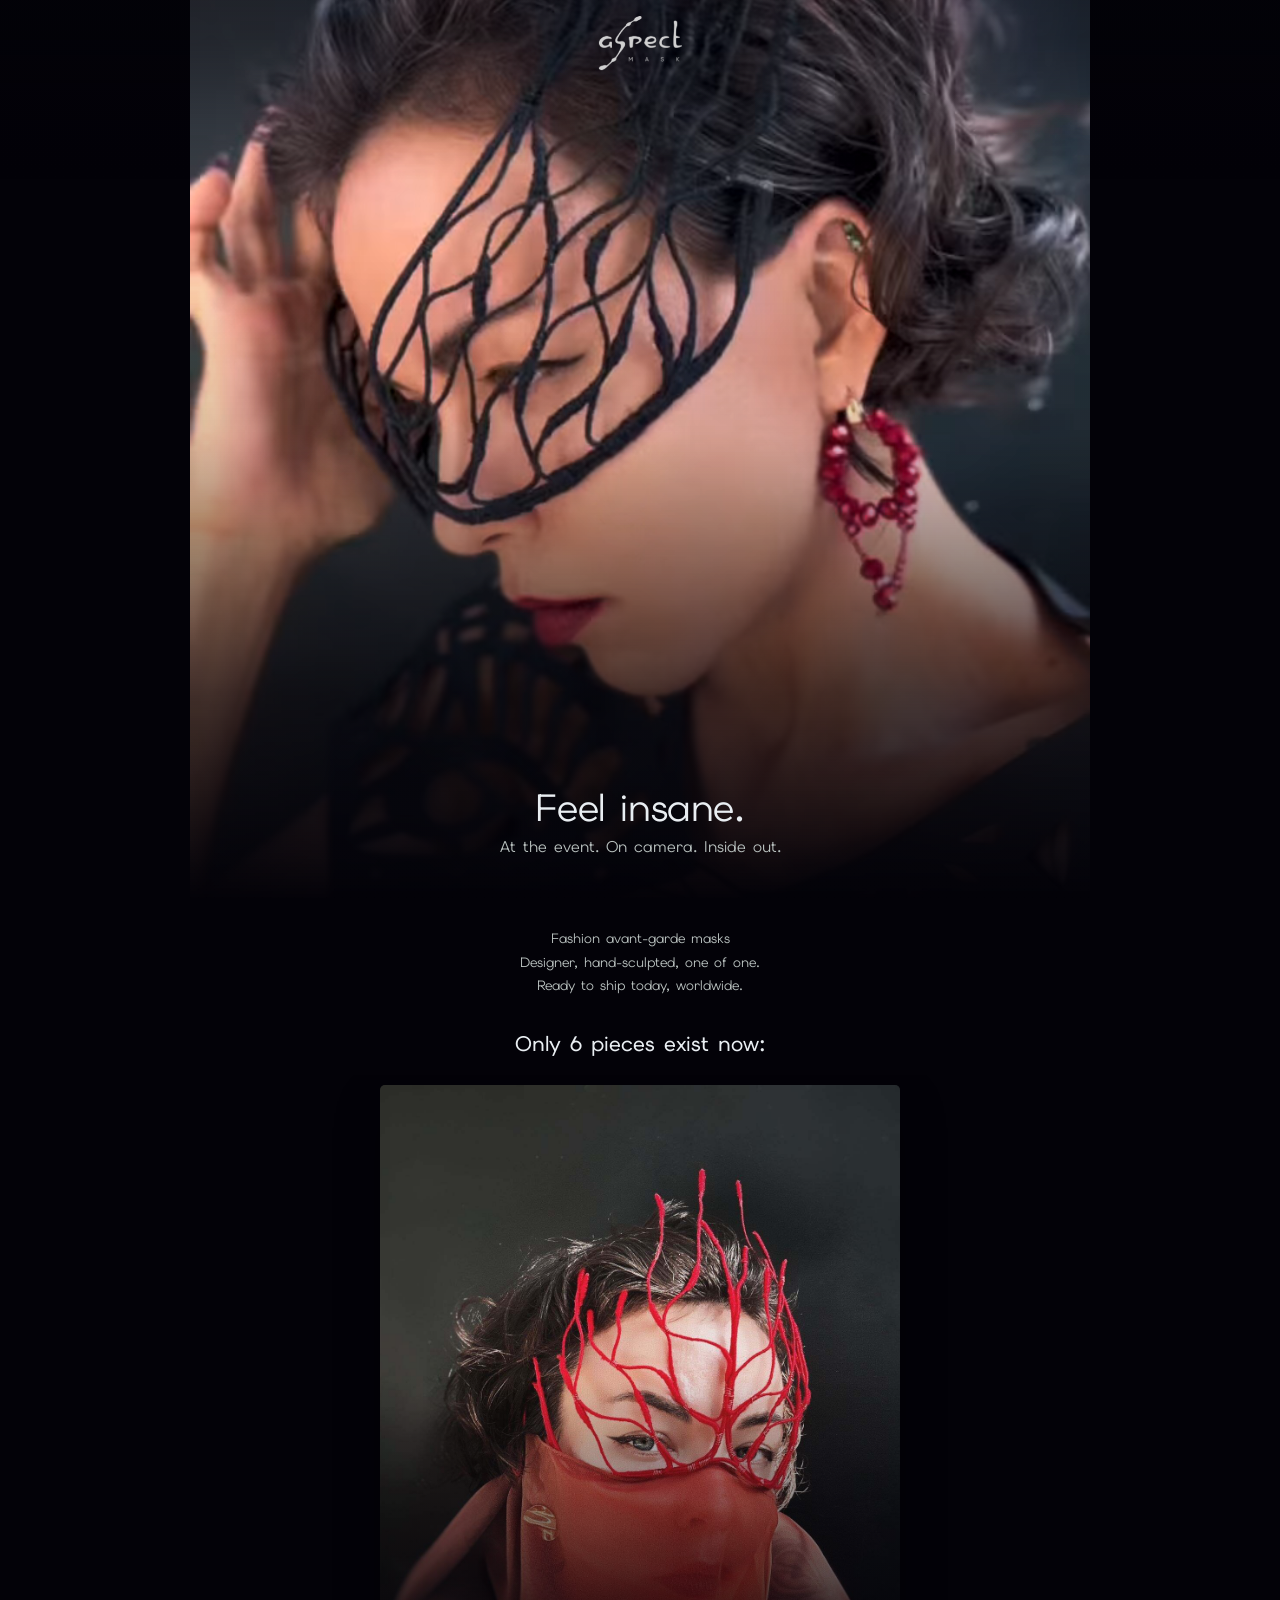
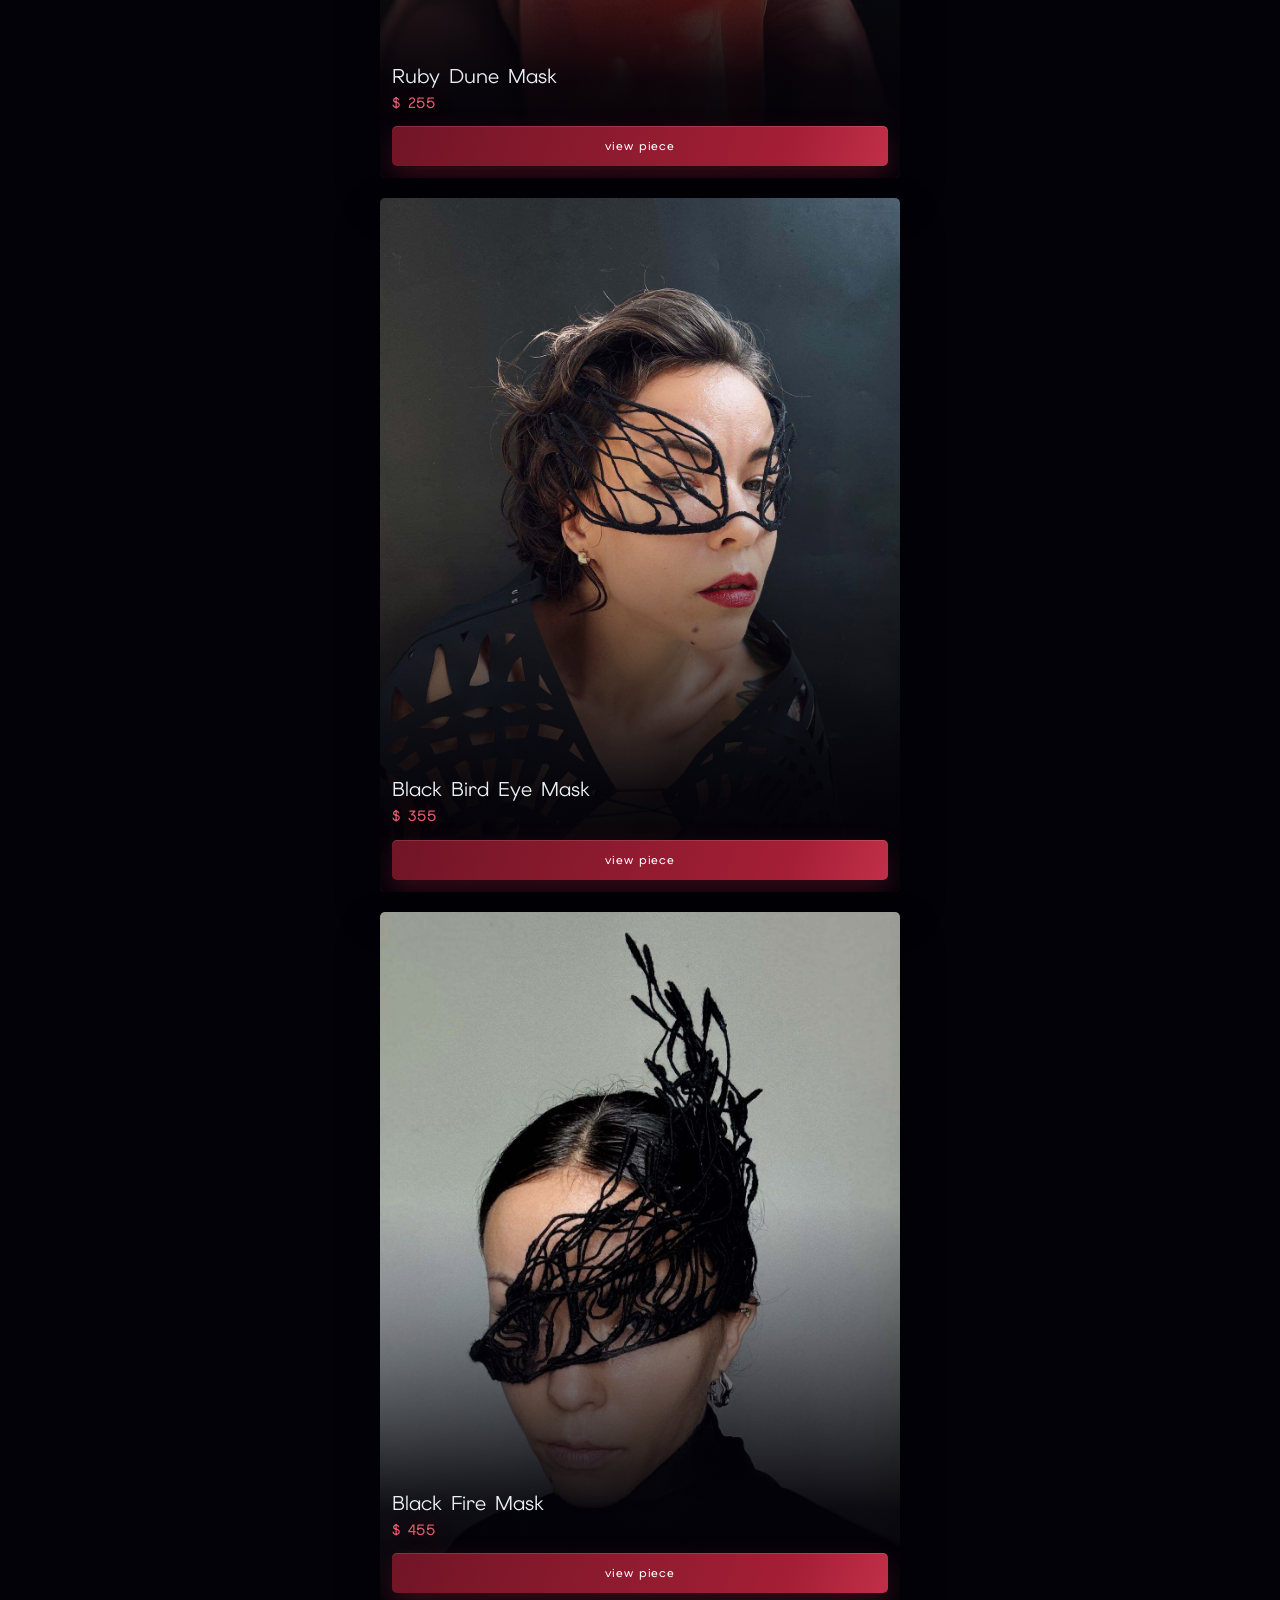
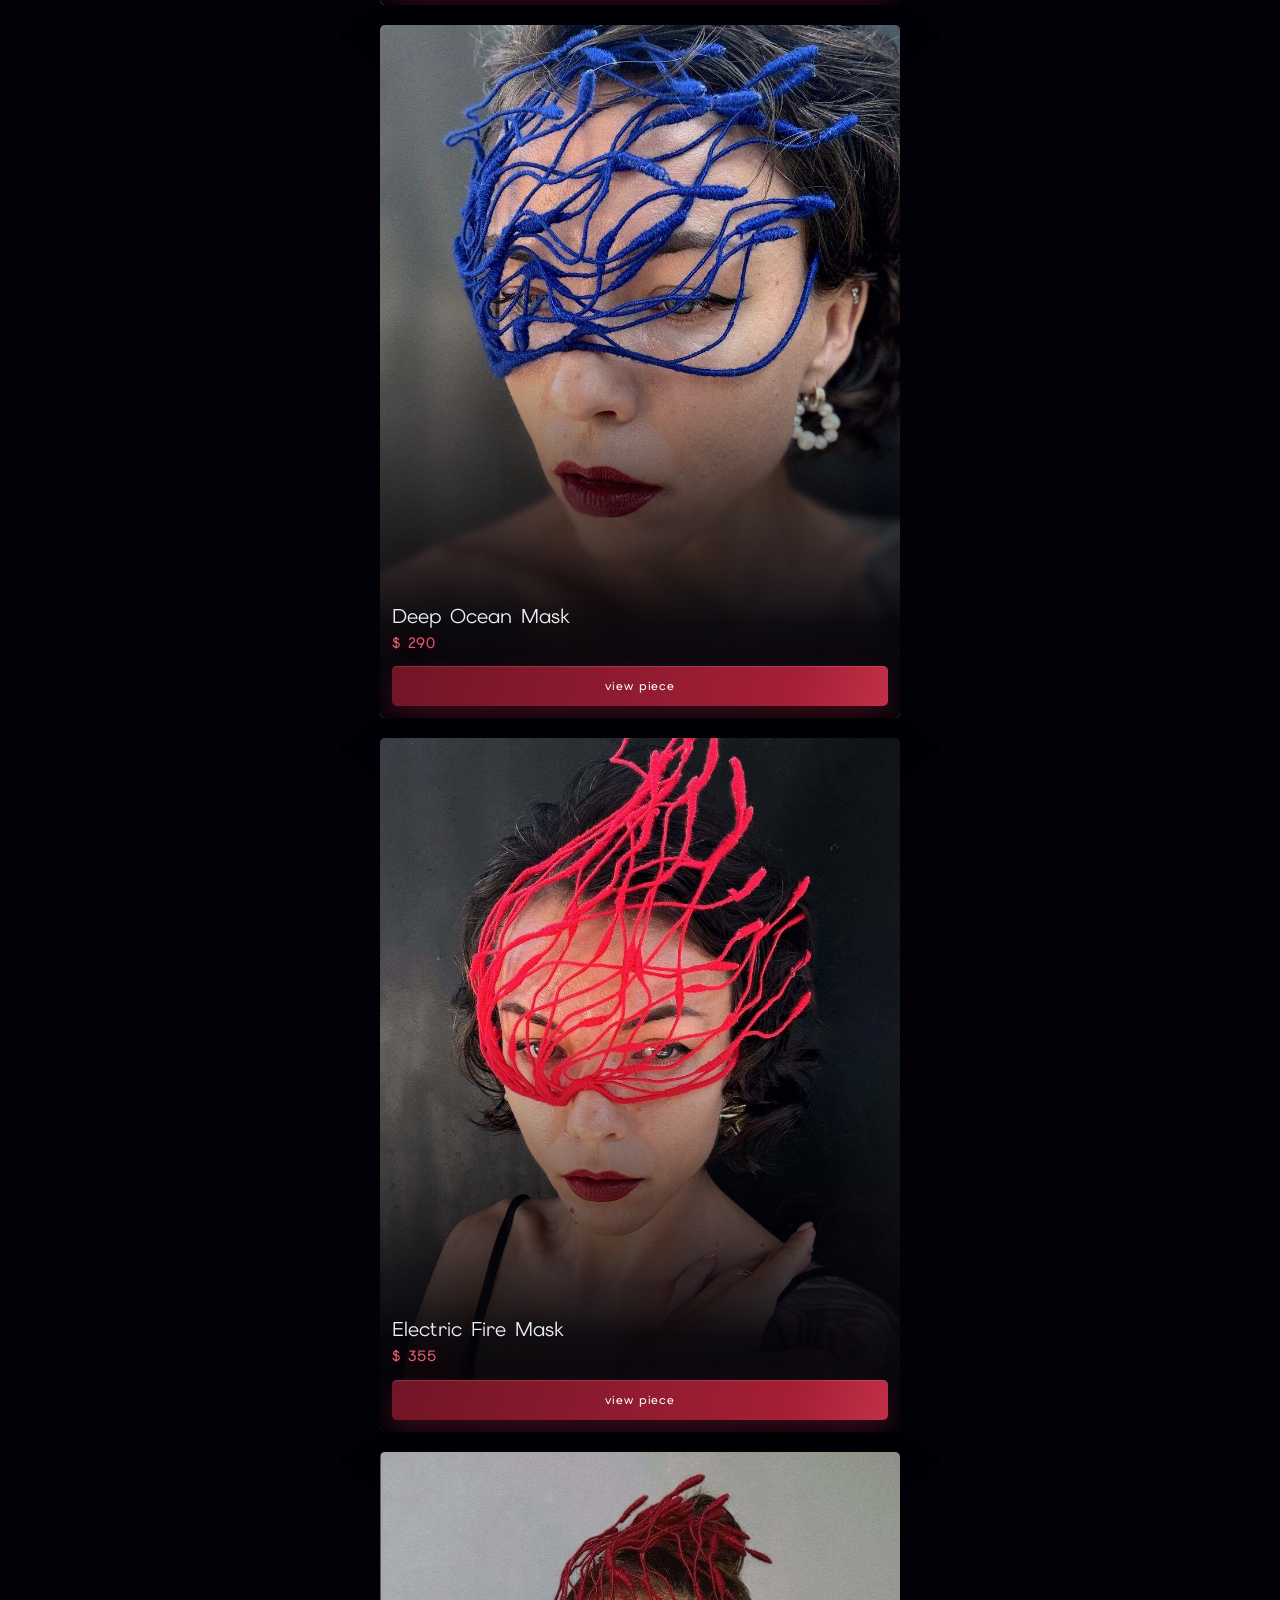
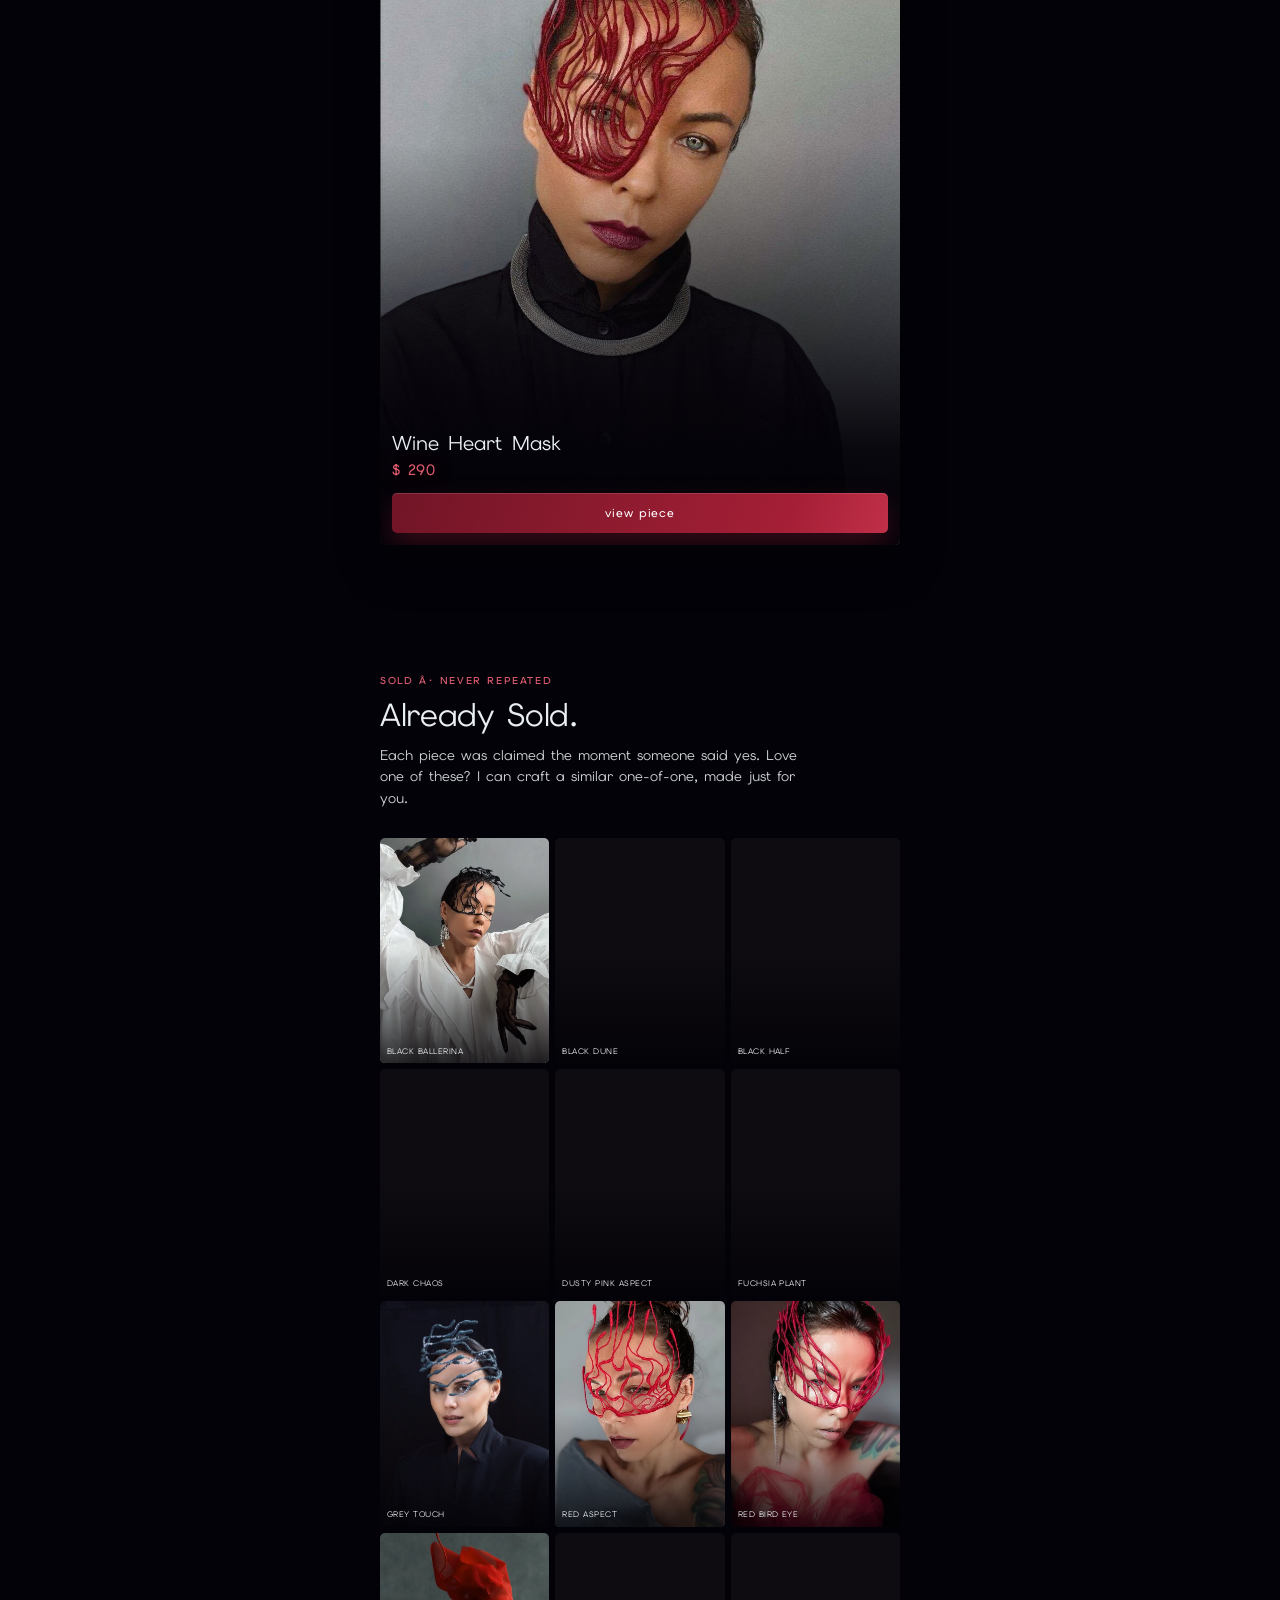
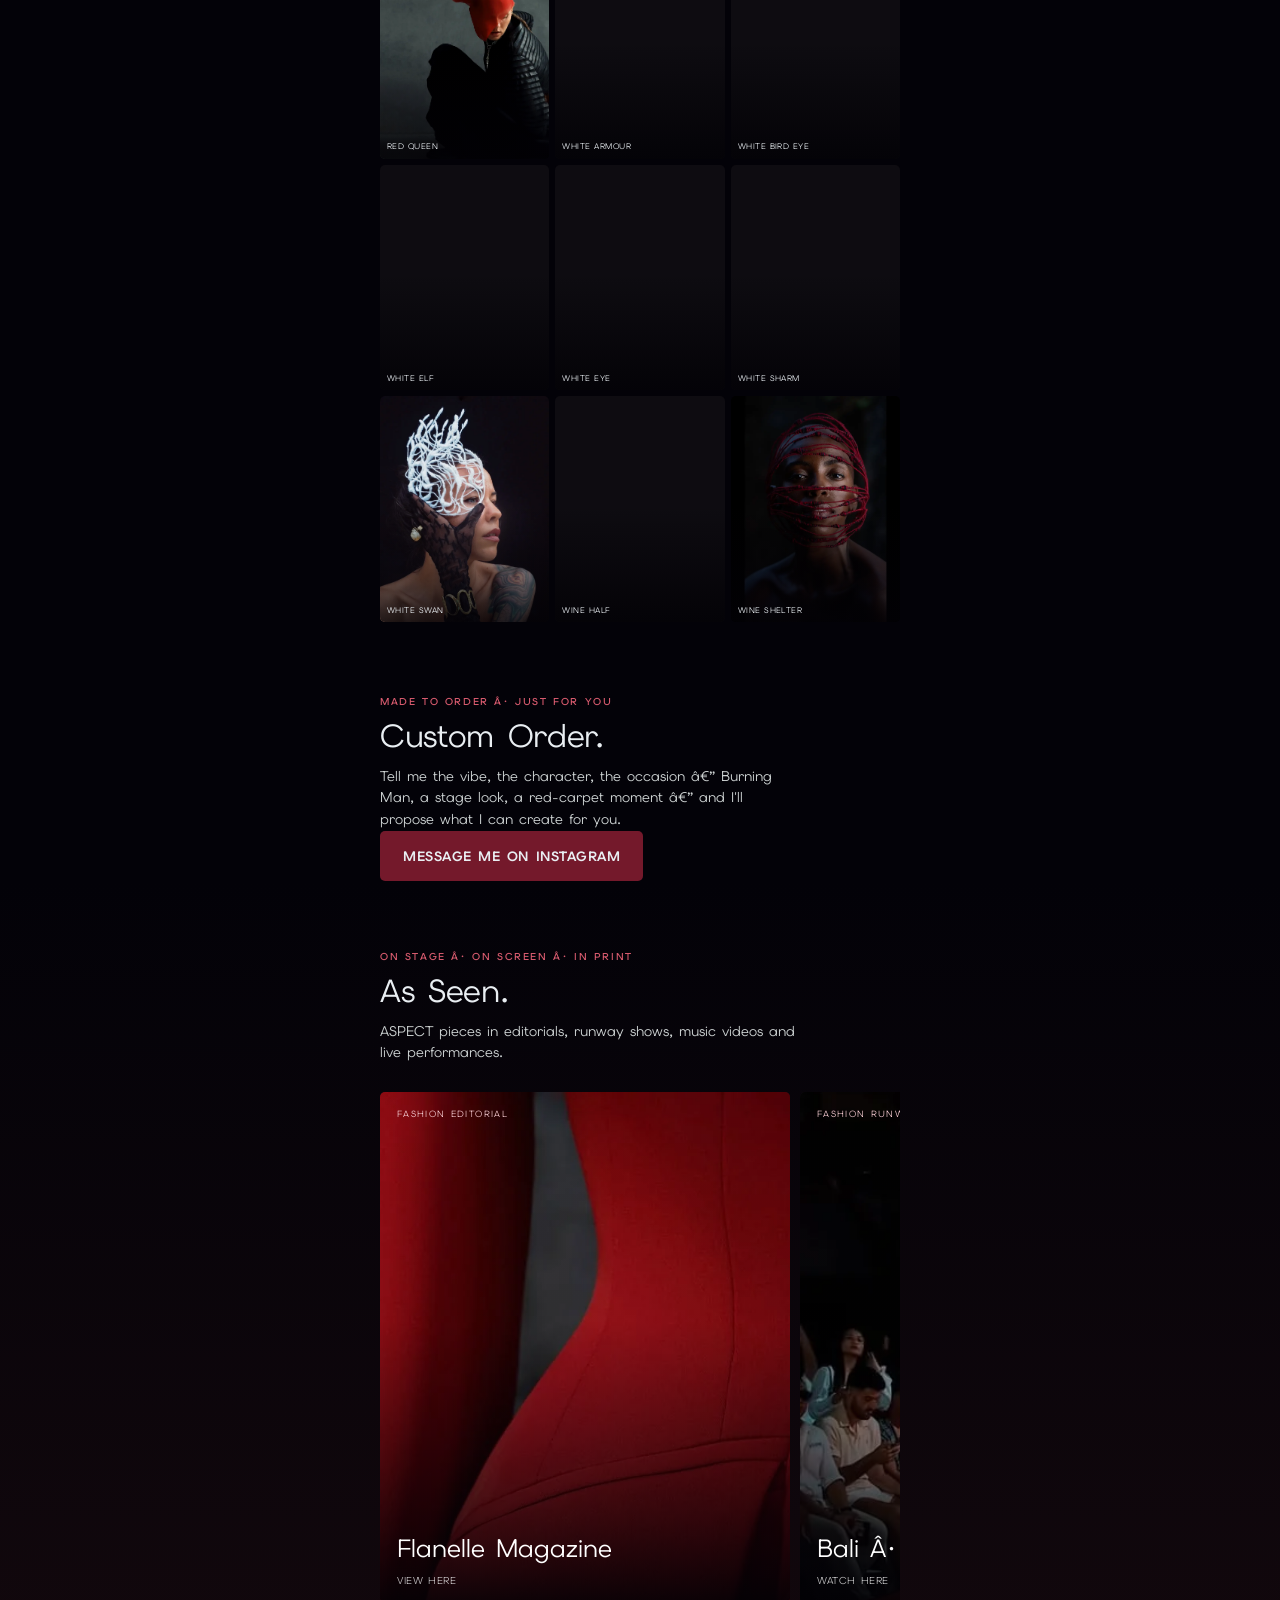
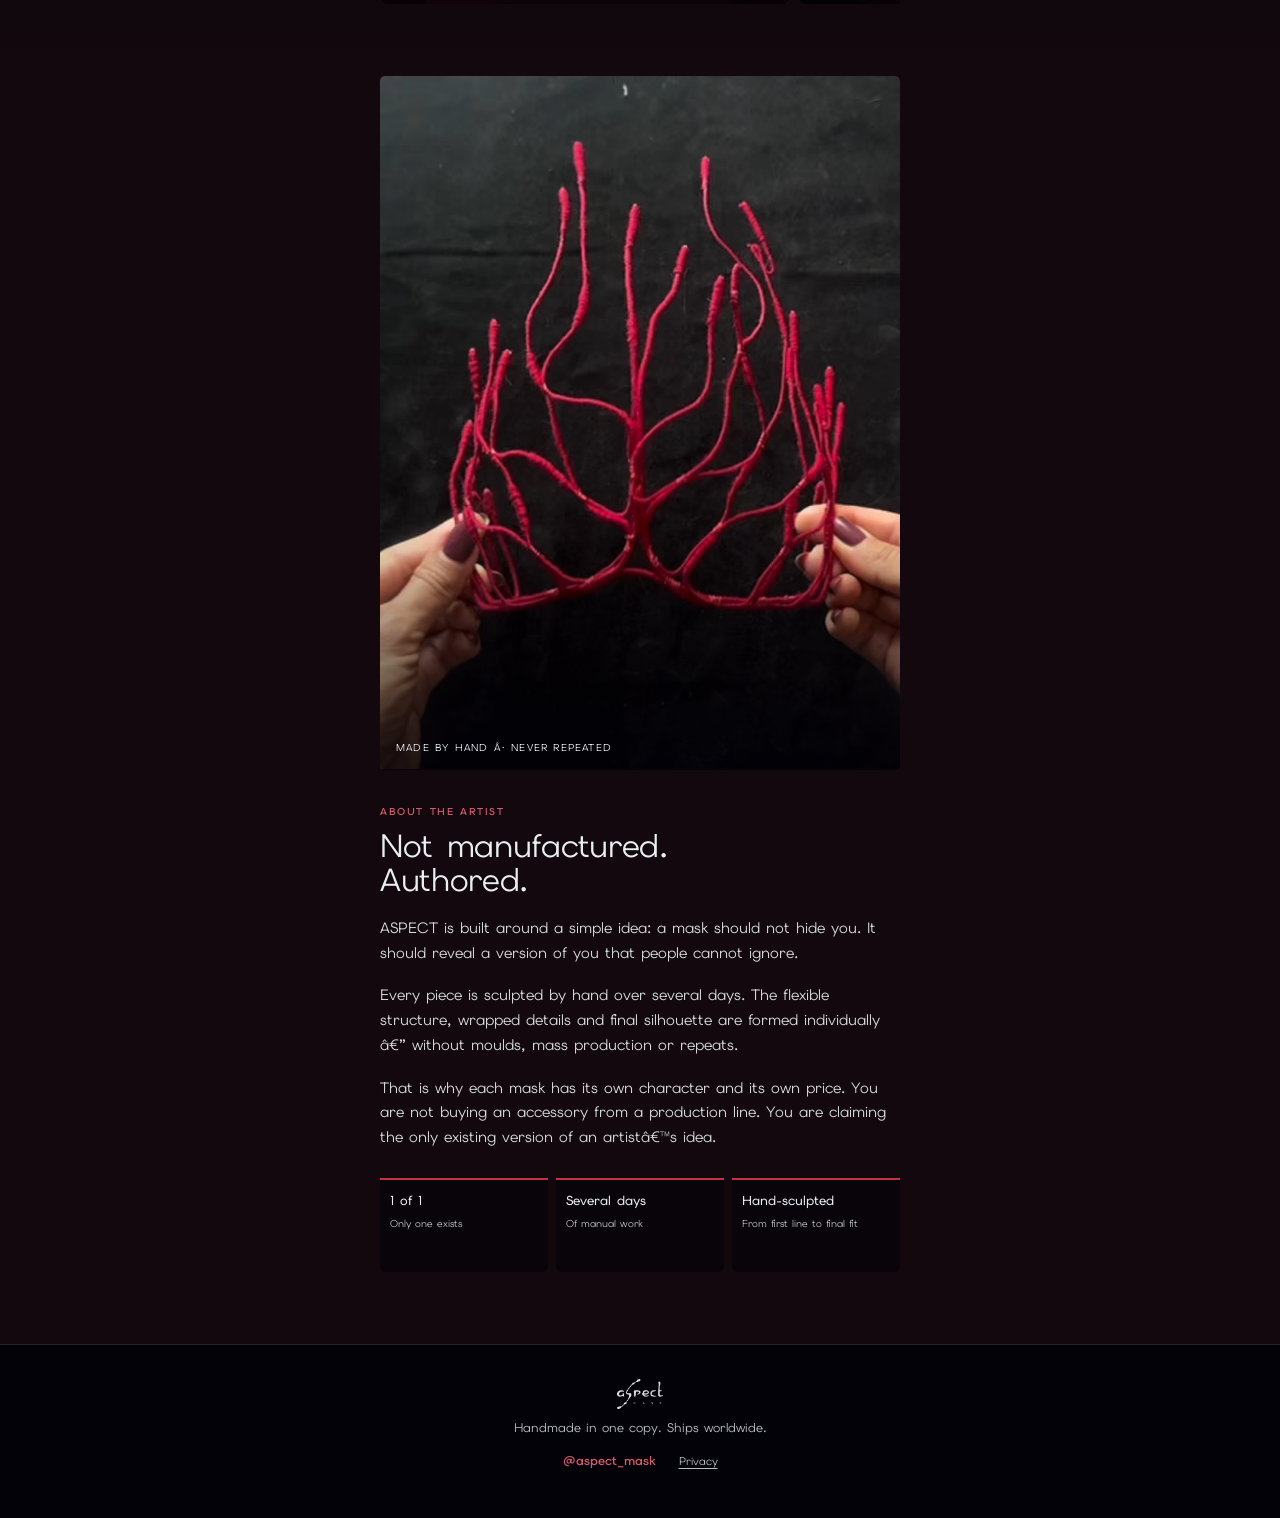
==== commit 9df4fadd: "Add analytics, Archive copy, and Custom Order section" ====
--- a/index.html
+++ b/index.html
@@ -75,7 +75,7 @@
 <link rel="preconnect" href="https://fonts.googleapis.com" />
 <link rel="preconnect" href="https://fonts.gstatic.com" crossorigin />
 <link href="https://fonts.googleapis.com/css2?family=Elms+Sans:ital,wght@0,100..900;1,100..900&display=swap" rel="stylesheet" />
-<link rel="stylesheet" href="/css/style.css?v=20260820c" />
+<link rel="stylesheet" href="/css/style.css?v=20260820d" />
 <noscript><style>body.is-loading{overflow:auto}.site-loader{display:none!important}.site-header{opacity:1!important}</style></noscript>
 </head>
 <body class="is-loading">
@@ -142,9 +142,19 @@
 <section class="archive-section" aria-labelledby="archive-title">
   <div class="wrap">
     <p class="section-kicker">Sold · never repeated</p>
-    <h2 class="section-title" id="archive-title">The Archive.</h2>
-    <p class="section-intro">Past one-of-one pieces. Each existed once, found its person, and will never be reproduced.</p>
+    <h2 class="section-title" id="archive-title">Already Sold.</h2>
+    <p class="section-intro">Each piece was claimed the moment someone said yes. Love one of these? I can craft a similar one-of-one, made just for you.</p>
     <div class="archive-grid" id="archive-grid"></div>
+  </div>
+</section>
+
+<!-- ============ CUSTOM ORDER ============ -->
+<section class="custom-order-section" aria-labelledby="custom-order-title">
+  <div class="wrap">
+    <p class="section-kicker">Made to order · just for you</p>
+    <h2 class="section-title" id="custom-order-title">Custom Order.</h2>
+    <p class="section-intro">Tell me the vibe, the character, the occasion — Burning Man, a stage look, a red-carpet moment — and I'll propose what I can create for you.</p>
+    <a class="btn btn-primary custom-order-btn" id="custom-order-ig-link" href="#" target="_blank" rel="noopener">Message me on Instagram</a>
   </div>
 </section>
 
@@ -313,6 +323,6 @@
 <script src="/js/config.js?v=20260817a"></script>
 <script src="/js/products.js?v=20260817a"></script>
 <script src="/js/archive-data.js?v=20260820a"></script>
-<script src="/js/app.js?v=20260820c"></script>
+<script src="/js/app.js?v=20260820d"></script>
 </body>
 </html>
--- a/css/style.css
+++ b/css/style.css
@@ -31,14 +31,14 @@
   --bg: #030208;
   --bg-card: #111016;
   --fg: #e9eef2;
-  --muted: #798582;
-  --accent: #591b20;       /* brand wine/burgundy — use for fills, buttons, borders */
-  --accent-text: #a88f94;  /* burgundy lightened for legible small text/labels on black */
-  --accent-bright: #9c2e3a; /* brand wine/burgundy, brightened — for the one high-stakes "order" button only */
+  --muted: #b8c0be;
+  --accent: #74192b;       /* deep premium burgundy */
+  --accent-text: #d65a6d;  /* brighter crimson for prices and small accents */
+  --accent-bright: #ca2d47; /* high-intent crimson-burgundy CTA */
   --line: #232329;
-  --radius: 2px;
-  --font-display: "Gilroy", "Poppins", sans-serif;
-  --font-body: "Gilroy", "Inter", sans-serif;
+  --radius: 5px;
+  --font-display: "Elms Sans", "Gilroy", sans-serif;
+  --font-body: "Elms Sans", "Gilroy", sans-serif;
   --maxw: 560px; /* mobile-first single column max width, feels good on desktop too */
 }
 
@@ -59,23 +59,63 @@
 img, video { display: block; max-width: 100%; }
 button { font-family: inherit; cursor: pointer; }
 
+/* ---------- branded loading screen ---------- */
+body.is-loading { overflow: hidden; }
+.site-loader {
+  position: fixed; z-index: 9999; inset: 0; display: grid; place-items: center;
+  background: var(--bg); opacity: 1; visibility: visible;
+  transition: opacity .78s cubic-bezier(.22,.61,.36,1), visibility .78s step-end;
+}
+body.is-ready .site-loader { opacity: 0; visibility: hidden; pointer-events: none; }
+.site-loader-inner { display: flex; flex-direction: column; align-items: center; gap: 24px; }
+.site-loader-logo {
+  width: 126px; height: auto; filter: invert(1); opacity: .92;
+  animation: loader-breathe 1.8s ease-in-out infinite;
+}
+.site-loader-line { width: 94px; height: 1px; overflow: hidden; background: rgba(233,238,242,.12); }
+.site-loader-line span {
+  display: block; width: 44%; height: 100%; background: var(--accent-bright);
+  animation: loader-line 1.25s cubic-bezier(.65,0,.35,1) infinite;
+}
+@keyframes loader-breathe { 0%,100% { opacity:.58; transform:scale(.985); } 50% { opacity:1; transform:scale(1); } }
+@keyframes loader-line { 0% { transform:translateX(-110%); } 100% { transform:translateX(340%); } }
+
+/* Elements receive these classes from app.js only after the loading screen
+   has finished, so entrance motion never runs invisibly behind the loader. */
+html.motion-enabled .reveal-item {
+  opacity: 0; filter: blur(5px); transform: translateY(26px);
+  transition: opacity .9s cubic-bezier(.22,.61,.36,1), transform .9s cubic-bezier(.22,.61,.36,1), filter .9s ease;
+  transition-delay: var(--reveal-delay, 0ms);
+}
+html.motion-enabled .reveal-item.is-revealed { opacity: 1; filter: blur(0); transform: translateY(0); }
+
 .wrap { max-width: var(--maxw); margin: 0 auto; padding: 0 20px; }
 
 /* ---------- header ---------- */
 .site-header {
-  position: sticky; top: 0; z-index: 20;
-  background: rgba(10,10,10,0.9);
-  backdrop-filter: blur(8px);
-  border-bottom: 1px solid var(--line);
-}
-.header-inner { display: flex; align-items: center; justify-content: space-between; height: 56px; }
-.logo { height: 20px; width: auto; filter: invert(1); } /* source artwork is black-on-transparent; inverted to show white on our dark bg */
-.header-ig {
-  font-size: 12px; font-weight: 600; letter-spacing: 0.04em; text-transform: uppercase;
-  border: 1px solid var(--line); padding: 7px 12px; border-radius: var(--radius);
-  color: var(--fg);
-}
-.header-ig:active { border-color: var(--accent-text); }
+  position: fixed; z-index: 60; top: 0; left: 0; right: 0;
+  height: clamp(136px, 20svh, 190px);
+  display: flex; justify-content: center; align-items: flex-start;
+  padding-top: calc(env(safe-area-inset-top) + 16px);
+  background: linear-gradient(to bottom,
+    rgba(3,2,8,.44) 0%,
+    rgba(3,2,8,.38) 22%,
+    rgba(3,2,8,.27) 43%,
+    rgba(3,2,8,.13) 66%,
+    rgba(3,2,8,.04) 84%,
+    rgba(3,2,8,0) 100%);
+  pointer-events: none;
+  opacity: 1;
+  transition: opacity .8s .12s cubic-bezier(.22,.61,.36,1), transform .8s .12s cubic-bezier(.22,.61,.36,1);
+}
+.header-logo {
+  width: 83px; height: auto;
+  filter: invert(1);
+  opacity: .94;
+  transform: translateZ(0);
+}
+body.is-loading .site-header { opacity: 0; transform: translateY(-8px); }
+body.is-ready .site-header { opacity: 1; transform: translateY(0); }
 
 /* ---------- hero photo banner ---------- */
 /* Photo banner with title/subtitle overlaid at the bottom over a gradient
@@ -85,13 +125,18 @@
   width: 100%;
   max-width: 900px; /* keeps the banner from ballooning in height on wide desktop windows — mobile is the real target */
   margin: 0 auto;
-  aspect-ratio: 9 / 10; /* ~half of a standard mobile screen height (390x844) — crops top/bottom of hero-banner.jpg symmetrically via object-fit:cover below, no stretching/distortion */
+  aspect-ratio: 3 / 4; /* matches the native vertical video and gives the mobile opening more presence */
+  max-height: 100svh;
   background: var(--bg-card);
-  border-bottom: 1px solid var(--line);
   overflow: hidden;
 }
 .hero-photo-img-slot { position: absolute; inset: 0; display: flex; align-items: center; justify-content: center; }
-.hero-photo-banner img { width: 100%; height: 100%; object-fit: cover; display: block; }
+.hero-photo-frame {
+  position: absolute; inset: 0; width: 100%; height: 100%; object-fit: cover; display: block;
+  opacity: 0; transform: scale(1.02); transition: opacity 1.15s ease, transform 5s ease;
+}
+.hero-photo-frame.is-active { opacity: 1; transform: scale(1); }
+.hero-video { width: 100%; height: 100%; object-fit: cover; display: block; }
 .hero-photo-placeholder-label {
   font-size: 11px; font-weight: 600; letter-spacing: 0.1em; text-transform: uppercase;
   color: var(--muted);
@@ -99,12 +144,12 @@
 /* Gradient scrim — guarantees the white overlay text stays readable no
    matter what's in that part of the photo, even if the crop changes later. */
 .hero-photo-scrim {
-  position: absolute; left: 0; right: 0; bottom: 0; height: 55%;
-  background: linear-gradient(to bottom, rgba(3,2,8,0) 0%, rgba(3,2,8,0.75) 65%, rgba(3,2,8,0.92) 100%);
+  position: absolute; z-index: 1; left: 0; right: 0; bottom: -1px; height: 72%;
+  background: linear-gradient(to bottom, rgba(3,2,8,0) 0%, rgba(3,2,8,.12) 28%, rgba(3,2,8,.72) 68%, #030208 100%);
   pointer-events: none;
 }
 .hero-photo-overlay-text {
-  position: absolute; left: 20px; right: 20px; bottom: 24px;
+  position: absolute; z-index: 2; left: 20px; right: 20px; bottom: 42px;
   text-align: center;
 }
 /* font-weight 400 (thin, same as .card-name) — per Lena 2026-07-29: the hero
@@ -116,7 +161,13 @@
 /* ---------- hero ---------- */
 /* bottom padding trimmed 2026-07-27 per Lena — catalog cards should follow
    right after the "Only 6 pieces exist now:" heading, not after a big gap. */
-.hero { padding: 28px 0 18px; text-align: left; }
+.hero { position: relative; z-index: 3; margin-top: -2px; padding: 30px 0 18px; text-align: left; background: var(--bg); }
+
+body.is-ready .hero-video,
+body.is-ready .hero-photo-frame.is-active { animation: hero-settle 1.35s cubic-bezier(.22,.61,.36,1) both; }
+body.is-ready .hero-photo-overlay-text { animation: hero-copy-in 1s .22s cubic-bezier(.22,.61,.36,1) both; }
+@keyframes hero-settle { from { opacity:.35; transform:scale(1.035); } to { opacity:1; transform:scale(1); } }
+@keyframes hero-copy-in { from { opacity:0; transform:translateY(18px); } to { opacity:1; transform:translateY(0); } }
 
 .hero-wear-for-heading {
   font-size: 11px; font-weight: 600; letter-spacing: 0.1em; text-transform: uppercase;
@@ -171,44 +222,78 @@
    not sit behind a section break. */
 .catalog { padding: 10px 0 60px; }
 
-.grid { display: grid; grid-template-columns: 1fr 1fr; gap: 14px; }
+.grid { display: grid; grid-template-columns: 1fr; gap: 20px; }
 /* flex column + height:100% (2026-07-27) — grid rows already stretch items
    to equal height, but content (product name length, etc.) varied inside,
    so the "View piece" buttons landed at different heights per card. Flex
    column here + margin-top:auto on .card-btn pins the button to the
    bottom of every card, regardless of how much text is above it. */
 .card {
-  background: var(--bg-card); border: 1px solid var(--line); border-radius: var(--radius);
+  background: var(--bg-card); border: 0; border-radius: var(--radius);
   overflow: hidden; cursor: pointer; -webkit-tap-highlight-color: rgba(233,238,242,0.15);
   display: flex; flex-direction: column; height: 100%;
+  box-shadow: 0 20px 46px rgba(0,0,0,.32);
 }
 .card-media { position: relative; width: 100%; aspect-ratio: 3/4; overflow: hidden; }
-.card-media img { width: 100%; height: 100%; object-fit: cover; }
+.card-photo {
+  position: absolute; inset: 0; width: 100%; height: 100%; object-fit: cover;
+  opacity: 0; transform: scale(1.015); transition: opacity 1.05s ease, transform 4.5s ease;
+}
+.card-photo.is-active { opacity: 1; transform: scale(1); }
+.card-photo-scrim {
+  position: absolute; z-index: 1; inset: auto 0 0; height: 58%; pointer-events: none;
+  background: linear-gradient(to bottom, rgba(3,2,8,0) 0%, rgba(3,2,8,.48) 38%, rgba(3,2,8,.94) 76%, #030208 100%);
+}
 .card-badge {
   position: absolute; top: 8px; left: 8px; background: rgba(10,10,10,0.75);
   color: var(--accent-text); font-size: 9.5px; font-weight: 700; letter-spacing: 0.08em; text-transform: uppercase;
   padding: 4px 7px; border-radius: 2px; border: 1px solid var(--line);
 }
-.card-info { padding: 12px 12px 14px; display: flex; flex-direction: column; flex: 1; }
+.card-info {
+  position: absolute; z-index: 2; left: 0; right: 0; bottom: 0;
+  padding: 50px 12px 12px; display: flex; flex-direction: column;
+}
 /* Tagline removed from the grid preview 2026-07-27 per Lena (still shown in
    the product modal, just not on the card thumbnail) — name sits right on
    top of price now, tight gap (no reserved 2-line space anymore: all 6
    current names fit on one line, and the button still pins to the bottom
    of each card via flex + margin-top:auto, so a future longer name that
    wraps to 2 lines won't break alignment within its own row). */
-.card-name { font-family: var(--font-display); font-weight: 400; font-size: 14px; line-height: 1.3; margin-bottom: 4px; min-height: 18px; }
+.card-name { font-family: var(--font-display); font-weight: 400; font-size: 20px; line-height: 1.2; margin-bottom: 4px; min-height: 24px; }
 /* font-weight 400 — our Gilroy has only Regular(400)/Medium(500)/Heavy(700)
    loaded, no lighter "thin" cut exists, so Regular is as light as this can
    get without adding a new font file. */
-.card-price { font-size: 13px; font-weight: 400; color: var(--accent-text); margin-bottom: 8px; }
-/* Outline only, no fill — 2026-07-27 per Lena: a solid white button was
-   pulling too much attention off the product photo itself; the whole card
-   is already tappable, so the button just needs to read clearly, not shout. */
+.card-price {
+  font-size: 15px; font-weight: 500; color: #e05a6d; margin-bottom: 10px;
+  letter-spacing: .025em; text-shadow: 0 0 22px rgba(202,45,71,.34);
+}
 .card-btn {
-  width: 100%; text-align: center; font-size: 11px; padding: 10px;
-  border: 1px solid var(--fg); background: transparent; color: var(--fg);
+  position: relative; overflow: hidden; isolation: isolate;
+  width: 100%; text-align: center; font-size: 12px; padding: 12px;
+  border: 0; color: #fff;
+  background: linear-gradient(108deg, #711526 0%, #a51f36 34%, #d43b55 48%, #b7243d 62%, #771627 100%);
+  background-size: 240% 100%;
   border-radius: var(--radius); font-weight: 500; letter-spacing: 0.06em; text-transform: none;
-  margin-top: auto;
+  margin-top: 2px; box-shadow: inset 0 1px 0 rgba(255,255,255,.13), 0 12px 28px rgba(183,36,61,.28);
+  animation: card-cta-sheen 6.2s cubic-bezier(.45,0,.2,1) infinite;
+  transition: transform .18s ease, filter .18s ease, box-shadow .18s ease;
+}
+.card-btn:active { transform: scale(.985); filter: brightness(1.08); }
+@media (hover: hover) { .card-btn:hover { filter: brightness(1.07); box-shadow: inset 0 1px 0 rgba(255,255,255,.16), 0 15px 34px rgba(202,45,71,.34); } }
+@keyframes card-cta-sheen {
+  0%, 20% { background-position: 100% 50%; }
+  58%, 100% { background-position: 0% 50%; }
+}
+
+@media (prefers-reduced-motion: reduce) {
+  .site-loader-logo,
+  .site-loader-line span,
+  .card-btn { animation: none; }
+  .hero-photo-frame,
+  .card-photo { transition: none; transform: none; }
+  body.is-ready .hero-video,
+  body.is-ready .hero-photo-frame.is-active,
+  body.is-ready .hero-photo-overlay-text { animation: none; }
 }
 
 /* ---------- media placeholder (used when a photo/video file is missing) ---------- */
@@ -322,34 +407,149 @@
 .cta-slide-title {
   font-family: var(--font-display); font-weight: 400; font-size: 30px; line-height: 1.05;
   color: var(--fg); margin-bottom: 10px; width: 100%; text-align: center;
-} /* not bold — same weight as the product name, per Lena 2026-07-28 (was 700).
-     Shrunk 38px -> 30px (-20%) 2026-08-10 per Lena, for the new urgency-copy
-     CTA slide ("Only one exists.") — leaves breathing room left/right of the
-     shorter title. */
+} /* not bold — same weight as the product name, per Lena 2026-07-28 (was 700) */
 .cta-slide-sub {
   font-family: var(--font-body); font-size: 17px; line-height: 1.3; color: var(--accent-text);
   font-weight: 400; text-align: center;
-} /* shrunk 19.5px -> 17px 2026-08-10 per Lena, to match the smaller title */
-
-/* ---------- final-cta slide (slide 8, target sequence) — "one of one, gone" theme,
-   added 2026-08-10 per Lena. Reuses the exact cta-slide photo/overlay structure —
-   only the copy differs, plus a small "ready to ship today" caption under the sub.
-   Prototyped on Ruby Dune first for approval before building for all products —
-   see product-card-slide-sequence-v2-decision.md, slide 8. ---------- */
+}
 .finalcta-slide-caption {
-  font-family: var(--font-body); font-size: 12px; letter-spacing: 0.04em; text-transform: uppercase;
-  color: var(--muted); font-weight: 500; text-align: center; margin-top: 10px;
-}
-
+  margin-top: 11px; color: rgba(233,238,242,.68); font-size: 10.5px;
+  font-weight: 500; letter-spacing: .09em; text-transform: uppercase; text-align: center;
+}
+
+/* ---------- archive + industry proof ---------- */
+.section-kicker {
+  margin-bottom: 10px; color: var(--accent-text); font-size: 10px; font-weight: 600;
+  letter-spacing: .16em; text-transform: uppercase;
+}
+.section-title {
+  font-family: var(--font-display); font-size: 32px; font-weight: 400; line-height: 1.08;
+  letter-spacing: -.01em; color: var(--fg);
+}
+.section-note { margin-top: 10px; color: var(--muted); font-size: 10.5px; line-height: 1.45; }
+.section-intro { max-width: 420px; margin-top: 12px; color: #cbd0d0; font-size: 14px; line-height: 1.55; }
+.archive-section { padding: 68px 0 72px; background: #030208; }
+.archive-grid {
+  display: grid; grid-template-columns: repeat(3, minmax(0, 1fr)); gap: 6px;
+  margin-top: 28px;
+}
+.archive-piece {
+  position: relative; width: 100%; aspect-ratio: 3 / 4; margin: 0; padding: 0;
+  display: block; overflow: hidden; border: 0; border-radius: var(--radius);
+  background: #0e0c11; color: var(--fg); text-align: left;
+}
+.archive-piece[hidden] { display: none; }
+.archive-piece img { display: block; width: 100%; height: 100%; object-fit: cover; transition: transform .7s cubic-bezier(.2,.8,.2,1); }
+.archive-piece::after { content: ""; position: absolute; inset: 48% 0 0; background: linear-gradient(transparent, rgba(2,1,5,.82)); }
+.archive-piece span { position: absolute; z-index: 1; left: 7px; right: 7px; bottom: 7px; font-size: 8px; line-height: 1.2; letter-spacing: .06em; text-transform: uppercase; }
+.archive-piece:active img { transform: scale(1.025); }
+.archive-more {
+  display: block; width: 100%; margin-top: 18px; padding: 15px 18px; border: 0; border-radius: var(--radius);
+  background: linear-gradient(110deg, #7d1525, #c22f43, #7d1525); background-size: 220% 100%;
+  color: #fff; font: 600 12px/1 var(--font-body); letter-spacing: .08em; text-transform: uppercase;
+  animation: card-cta-sheen 5s ease-in-out infinite;
+}
+.archive-more[hidden] { display: none; }
+.as-seen-section { padding: 68px 0 72px; overflow: hidden; background: linear-gradient(180deg, #030208, #12080d); }
+.as-seen-track {
+  display: flex; gap: 10px; margin-top: 28px; padding-right: 20px;
+  overflow-x: auto; overflow-y: hidden; scroll-snap-type: x mandatory;
+  scrollbar-width: none; touch-action: pan-x pan-y;
+}
+.as-seen-track::-webkit-scrollbar { display: none; }
+.as-seen-card {
+  position: relative; flex: 0 0 82%; aspect-ratio: 4 / 5; overflow: hidden; scroll-snap-align: start;
+  padding: 0; border: 0; border-radius: var(--radius); background: #17121a; color: #fff; text-align: left;
+}
+.as-seen-card img { position: absolute; inset: 0; width: 100%; height: 100%; object-fit: cover; transition: transform .8s cubic-bezier(.2,.8,.2,1); }
+.as-seen-card:active img { transform: scale(1.025); }
+.as-seen-shade { position: absolute; inset: 0; background: linear-gradient(180deg, rgba(2,1,5,.05), rgba(2,1,5,.1) 45%, rgba(2,1,5,.94)); }
+.as-seen-type, .as-seen-card strong, .as-seen-open { position: absolute; z-index: 1; left: 17px; right: 17px; }
+.as-seen-type { top: 16px; color: #f2c8ce; font-size: 9px; letter-spacing: .15em; text-transform: uppercase; }
+.as-seen-card strong { bottom: 42px; font: 400 25px/1.05 var(--font-display); }
+.as-seen-open { bottom: 17px; color: rgba(255,255,255,.72); font-size: 10px; letter-spacing: .06em; text-transform: uppercase; }
+
+.as-seen-modal {
+  position: fixed; z-index: 90; inset: 0; display: none; flex-direction: column;
+  align-items: center; justify-content: center; gap: 12px; padding: 54px 14px 18px;
+  background: rgba(2,1,5,.97); overscroll-behavior: contain;
+}
+.as-seen-modal.open { display: flex; }
+.as-seen-modal iframe {
+  display: block; width: min(100%, 540px); height: min(760px, calc(100svh - 112px));
+  border: 0; border-radius: var(--radius); background: #fff;
+}
+.as-seen-modal-close {
+  position: absolute; top: max(12px, env(safe-area-inset-top)); right: 14px;
+  width: 40px; height: 40px; border: 0; border-radius: 50%;
+  background: rgba(255,255,255,.1); color: #fff; font-size: 25px;
+}
+.as-seen-instagram-link { color: rgba(255,255,255,.68); font-size: 10px; letter-spacing: .08em; text-transform: uppercase; }
+body.as-seen-modal-open { overflow: hidden; }
+
+.sticky-try-on {
+  position: fixed; z-index: 45; left: 50%; bottom: calc(12px + env(safe-area-inset-bottom));
+  display: grid; grid-template-columns: auto 1fr auto; align-items: center; gap: 12px;
+  width: min(calc(100% - 24px), 520px); min-height: 62px; padding: 10px 15px;
+  border: 1px solid rgba(233,238,242,.25); border-radius: 9px;
+  background: rgba(16,10,15,.93); color: var(--fg); box-shadow: 0 15px 42px rgba(0,0,0,.48);
+  backdrop-filter: blur(16px); -webkit-backdrop-filter: blur(16px);
+  opacity: 0; visibility: hidden; pointer-events: none;
+  transform: translate(-50%, calc(100% + 28px));
+  transition: opacity .3s ease, transform .38s cubic-bezier(.22,.61,.36,1), visibility .3s step-end;
+}
+.sticky-try-on.is-visible {
+  opacity: 1; visibility: visible; pointer-events: auto; transform: translate(-50%, 0);
+  transition: opacity .3s ease, transform .38s cubic-bezier(.22,.61,.36,1), visibility 0s;
+}
+.sticky-try-on-pulse {
+  width: 13px; height: 13px; border-radius: 50%; background: var(--accent-bright);
+  box-shadow: 0 0 0 6px rgba(202,45,71,.16);
+}
+.sticky-try-on-copy { display: flex; min-width: 0; flex-direction: column; }
+.sticky-try-on-copy strong { font-size: 13px; font-weight: 500; line-height: 1.25; letter-spacing: .015em; }
+.sticky-try-on-copy small { margin-top: 2px; color: rgba(233,238,242,.58); font-size: 9px; letter-spacing: .055em; text-transform: uppercase; }
+.sticky-try-on-arrow { color: var(--accent-text); font-size: 22px; line-height: 1; }
+body.is-loading .sticky-try-on { opacity: 0; visibility: hidden; pointer-events: none; }
+
+.archive-lightbox { position: fixed; z-index: 80; inset: 0; display: none; align-items: center; justify-content: center; padding: 54px 18px 30px; background: rgba(2,1,5,.96); }
+.archive-lightbox.open { display: flex; flex-direction: column; }
+.archive-lightbox img { max-width: 100%; max-height: calc(100vh - 125px); border-radius: var(--radius); object-fit: contain; }
+.archive-lightbox p { margin-top: 13px; color: #e9edef; font-size: 11px; letter-spacing: .12em; text-transform: uppercase; }
+.archive-lightbox-close { position: absolute; top: max(14px, env(safe-area-inset-top)); right: 14px; width: 40px; height: 40px; border: 0; border-radius: 50%; background: rgba(255,255,255,.1); color: #fff; font-size: 25px; }
+
+/* ---------- about the artist ---------- */
+.artist-section { padding: 0 0 72px; background: #12080d; }
+.artist-media {
+  position: relative; aspect-ratio: 3 / 4; overflow: hidden;
+  border-radius: var(--radius); background: var(--bg-card);
+}
+.artist-media video { width: 100%; height: 100%; object-fit: cover; display: block; }
+.artist-media::after {
+  content: ""; position: absolute; inset: auto 0 0; height: 36%; pointer-events: none;
+  background: linear-gradient(to bottom, transparent, rgba(3,2,8,.78));
+}
+.artist-media-label {
+  position: absolute; z-index: 1; left: 16px; right: 16px; bottom: 15px;
+  color: var(--fg); font-size: 10px; letter-spacing: .12em; text-transform: uppercase;
+}
+.artist-copy { padding-top: 34px; }
+.artist-copy > p:not(.section-kicker):not(.section-note) {
+  margin-top: 18px; color: #d4d9d8; font-size: 15px; line-height: 1.65;
+}
+.artist-facts { display: grid; grid-template-columns: repeat(3, 1fr); gap: 8px; margin-top: 28px; }
+.artist-facts div {
+  min-height: 94px; padding: 13px 10px; border-top: 2px solid var(--accent-bright);
+  border-radius: 0 0 var(--radius) var(--radius); background: rgba(3,2,8,.58);
+}
+.artist-facts strong { display: block; color: var(--fg); font-size: 13px; font-weight: 500; line-height: 1.2; }
+.artist-facts span { display: block; margin-top: 8px; color: var(--muted); font-size: 10px; line-height: 1.35; }
 /* ---------- footer ---------- */
 .site-footer { border-top: 1px solid var(--line); padding: 34px 0 46px; text-align: center; }
 .footer-brand { height: 30px; width: auto; margin: 0 auto 10px; filter: invert(1); }
 .footer-line { color: var(--muted); font-size: 12.5px; margin-bottom: 10px; }
 .footer-ig { display: inline-block; font-size: 12.5px; color: var(--accent-text); font-weight: 600; }
-/* privacy-policy link, added 2026-08-17 (Pinterest API registration required a published
-   policy URL) — small/muted, sits below the IG handle so it doesn't compete visually */
-.footer-legal { margin: 14px 0 0; }
-.footer-legal a { color: var(--muted); font-size: 11px; text-decoration: underline; text-underline-offset: 2px; }
+.footer-privacy { display: inline-block; margin-left: 16px; color: var(--muted); font-size: 11px; text-decoration: underline; text-underline-offset: 3px; }
 
 /* ---------- modal (product detail) ---------- */
 .modal {
@@ -402,6 +602,25 @@
 } /* not bold, not caps — per Lena 2026-07-28 (was font-weight:700, text-transform:uppercase) */
 .btn-order:active { opacity: 0.75; }
 
+/* Camera try-on entry point. Kept visually separate from the purchase CTA:
+   this is an experimental product tool, not the primary conversion action. */
+.btn-try-on {
+  width: 100%; margin: -4px 0 20px; padding: 13px 16px; gap: 9px;
+  border: 1px solid rgba(233,238,242,.32); background: rgba(233,238,242,.055);
+  color: var(--fg); font-size: 11px; font-weight: 500; letter-spacing: .045em;
+  text-transform: none;
+}
+.btn-try-on:active { background: rgba(233,238,242,.1); }
+.try-on-dot {
+  width: 7px; height: 7px; border-radius: 50%; flex: 0 0 auto;
+  background: #8fa69f; box-shadow: 0 0 0 4px rgba(143,166,159,.13);
+}
+.try-on-beta {
+  margin-left: 2px; padding: 2px 5px; border: 1px solid var(--line);
+  color: var(--accent-text); font-size: 8px; line-height: 1; letter-spacing: .08em;
+  text-transform: uppercase;
+}
+
 /* level 2: product name */
 .modal-body h3 { font-size: 21px; font-weight: 400; margin-bottom: 4px; }
 .modal-tagline { color: var(--muted); font-size: 13.5px; margin-bottom: 10px; }
@@ -491,5 +710,9 @@
   .hero h1 { font-size: 38px; }
 }
 
+@media (prefers-reduced-motion: reduce) {
+  .sticky-try-on { transition: none; }
+}
+
 /* Respect safe areas on iOS */
-.site-header, .site-footer { padding-left: env(safe-area-inset-left); padding-right: env(safe-area-inset-right); }
+.site-footer { padding-left: env(safe-area-inset-left); padding-right: env(safe-area-inset-right); }
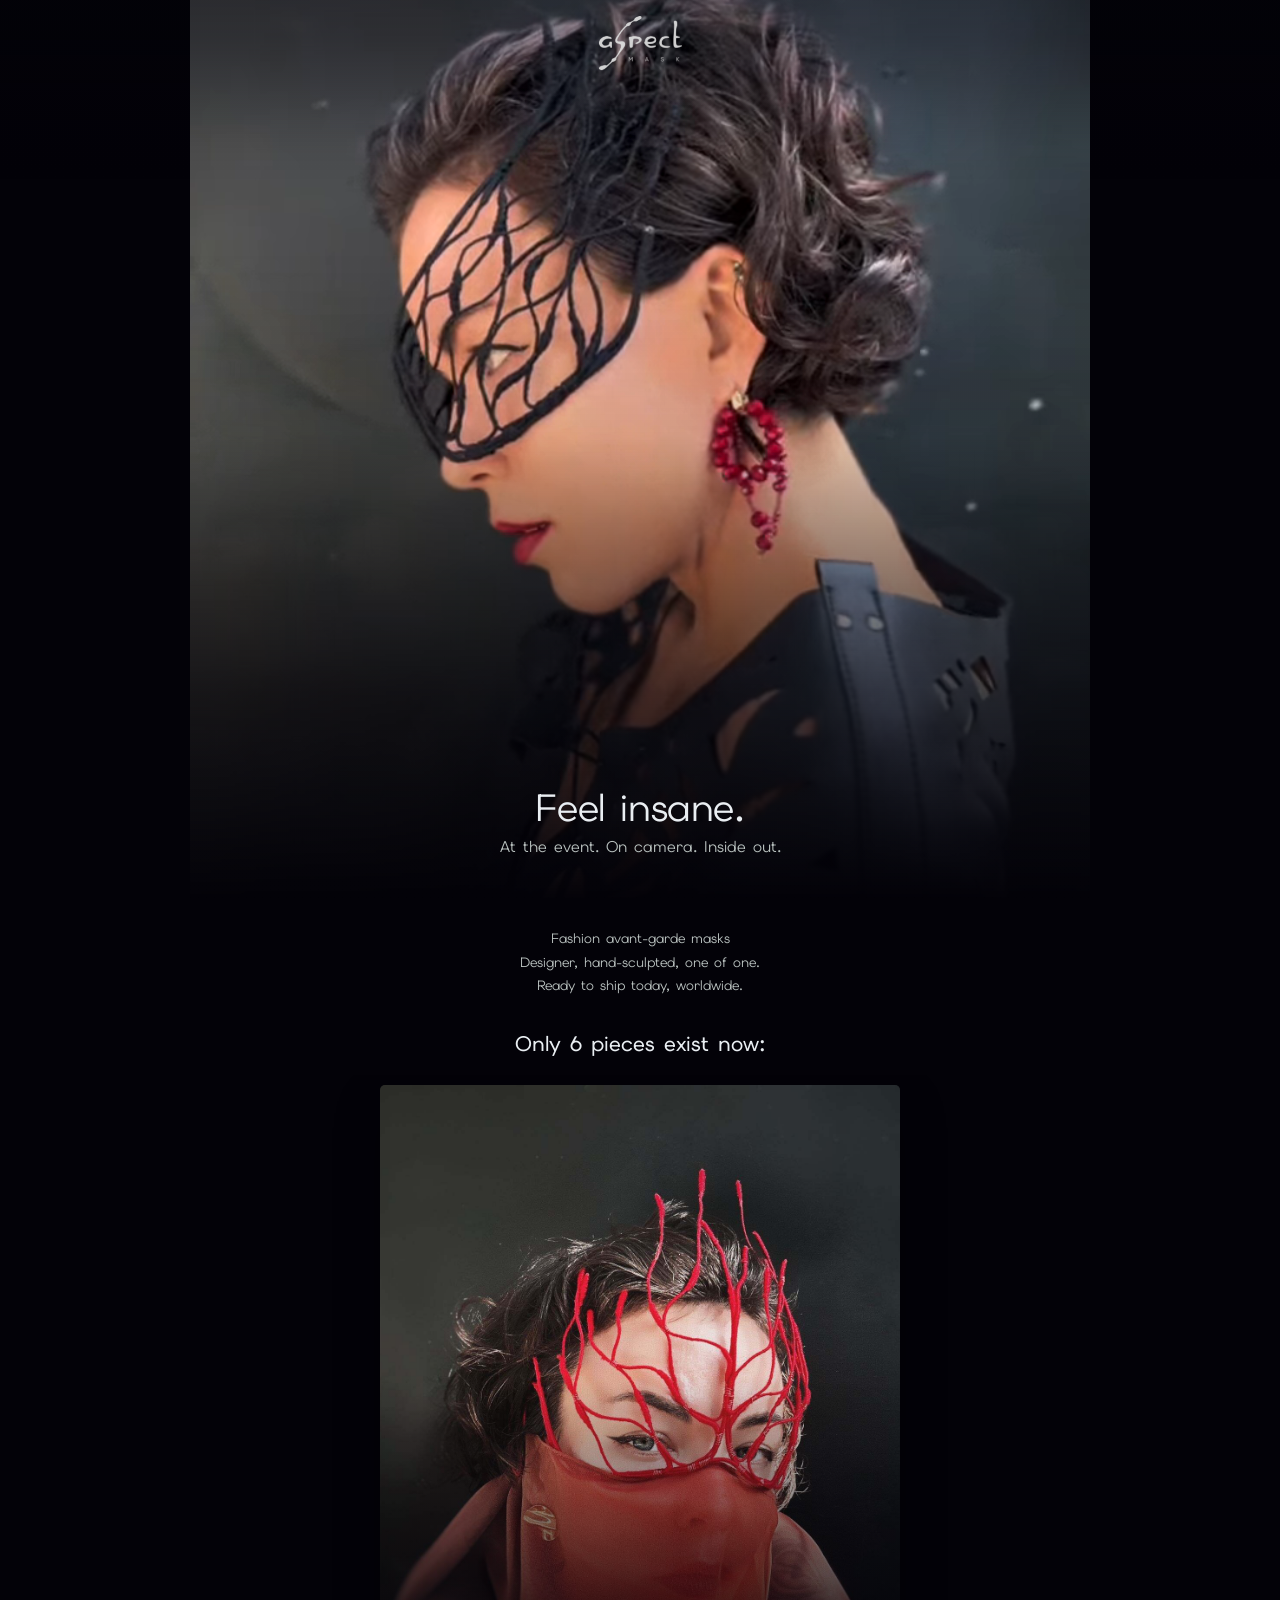
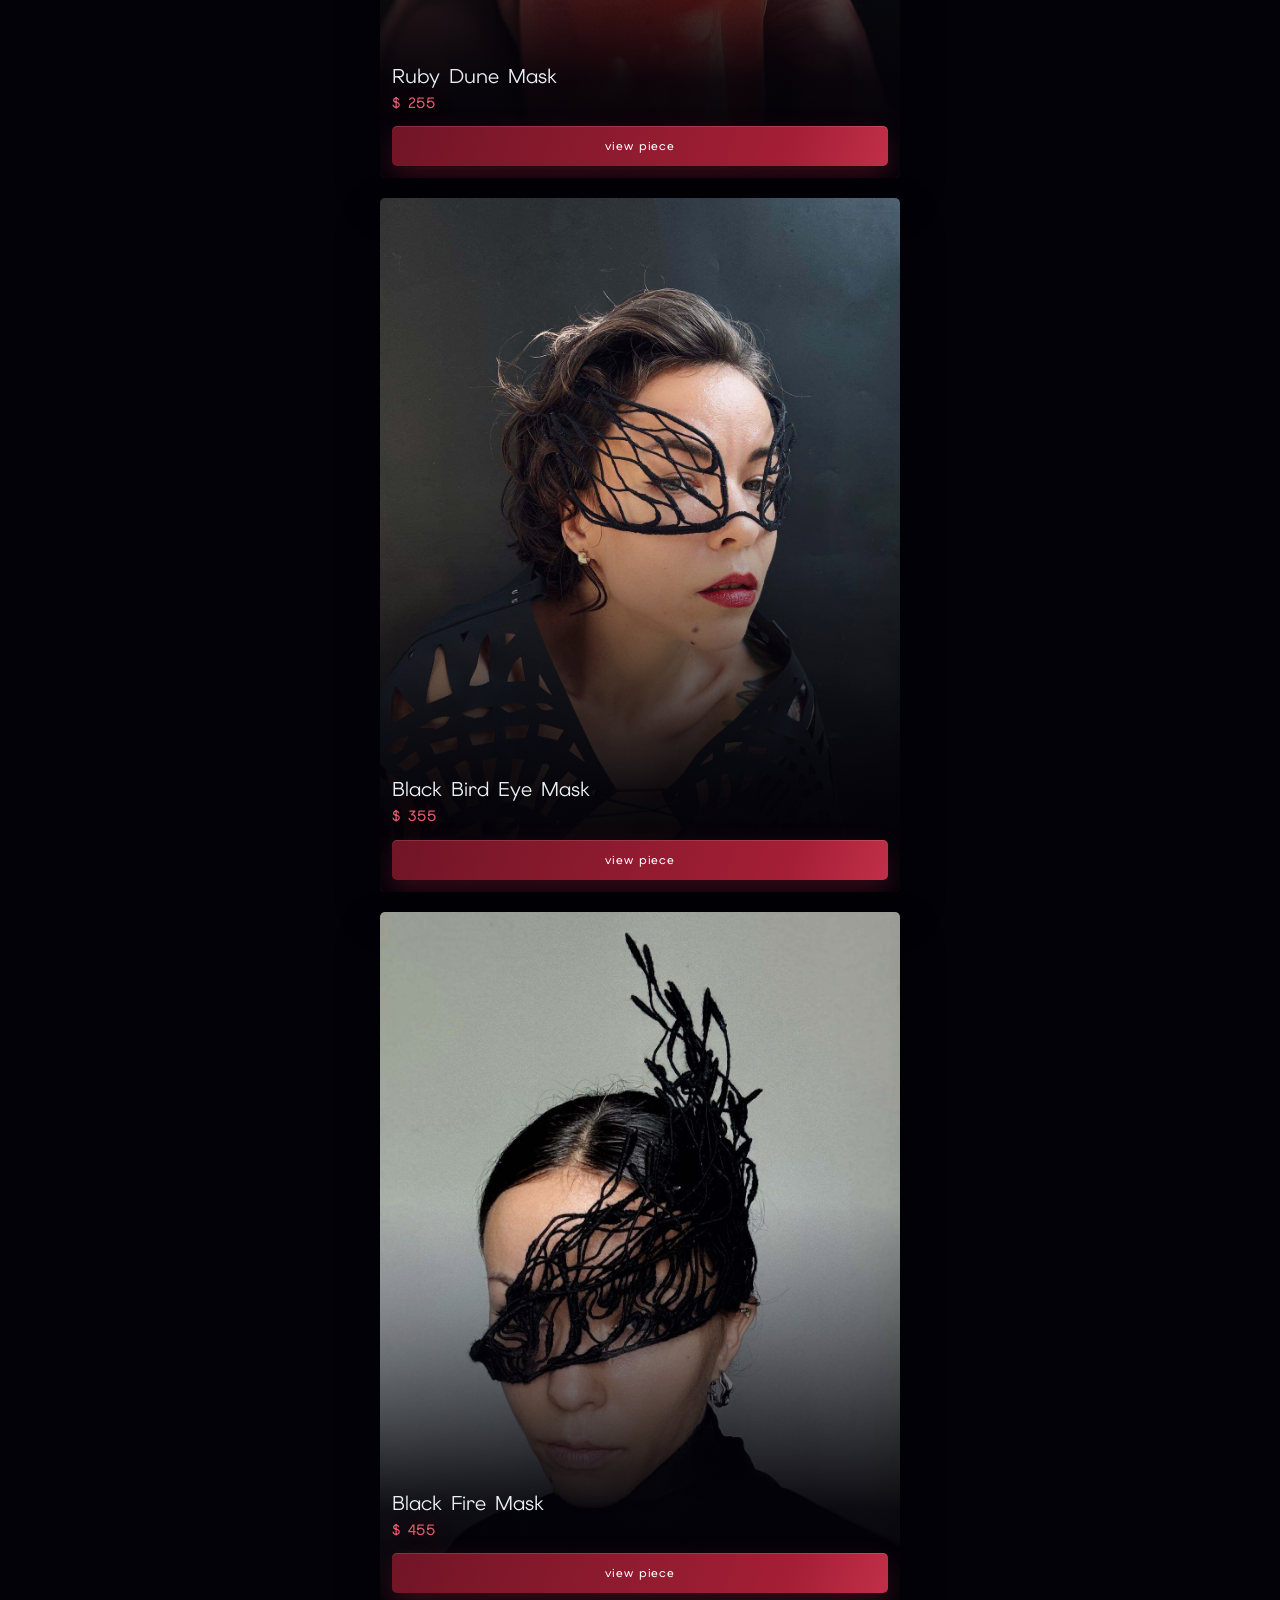
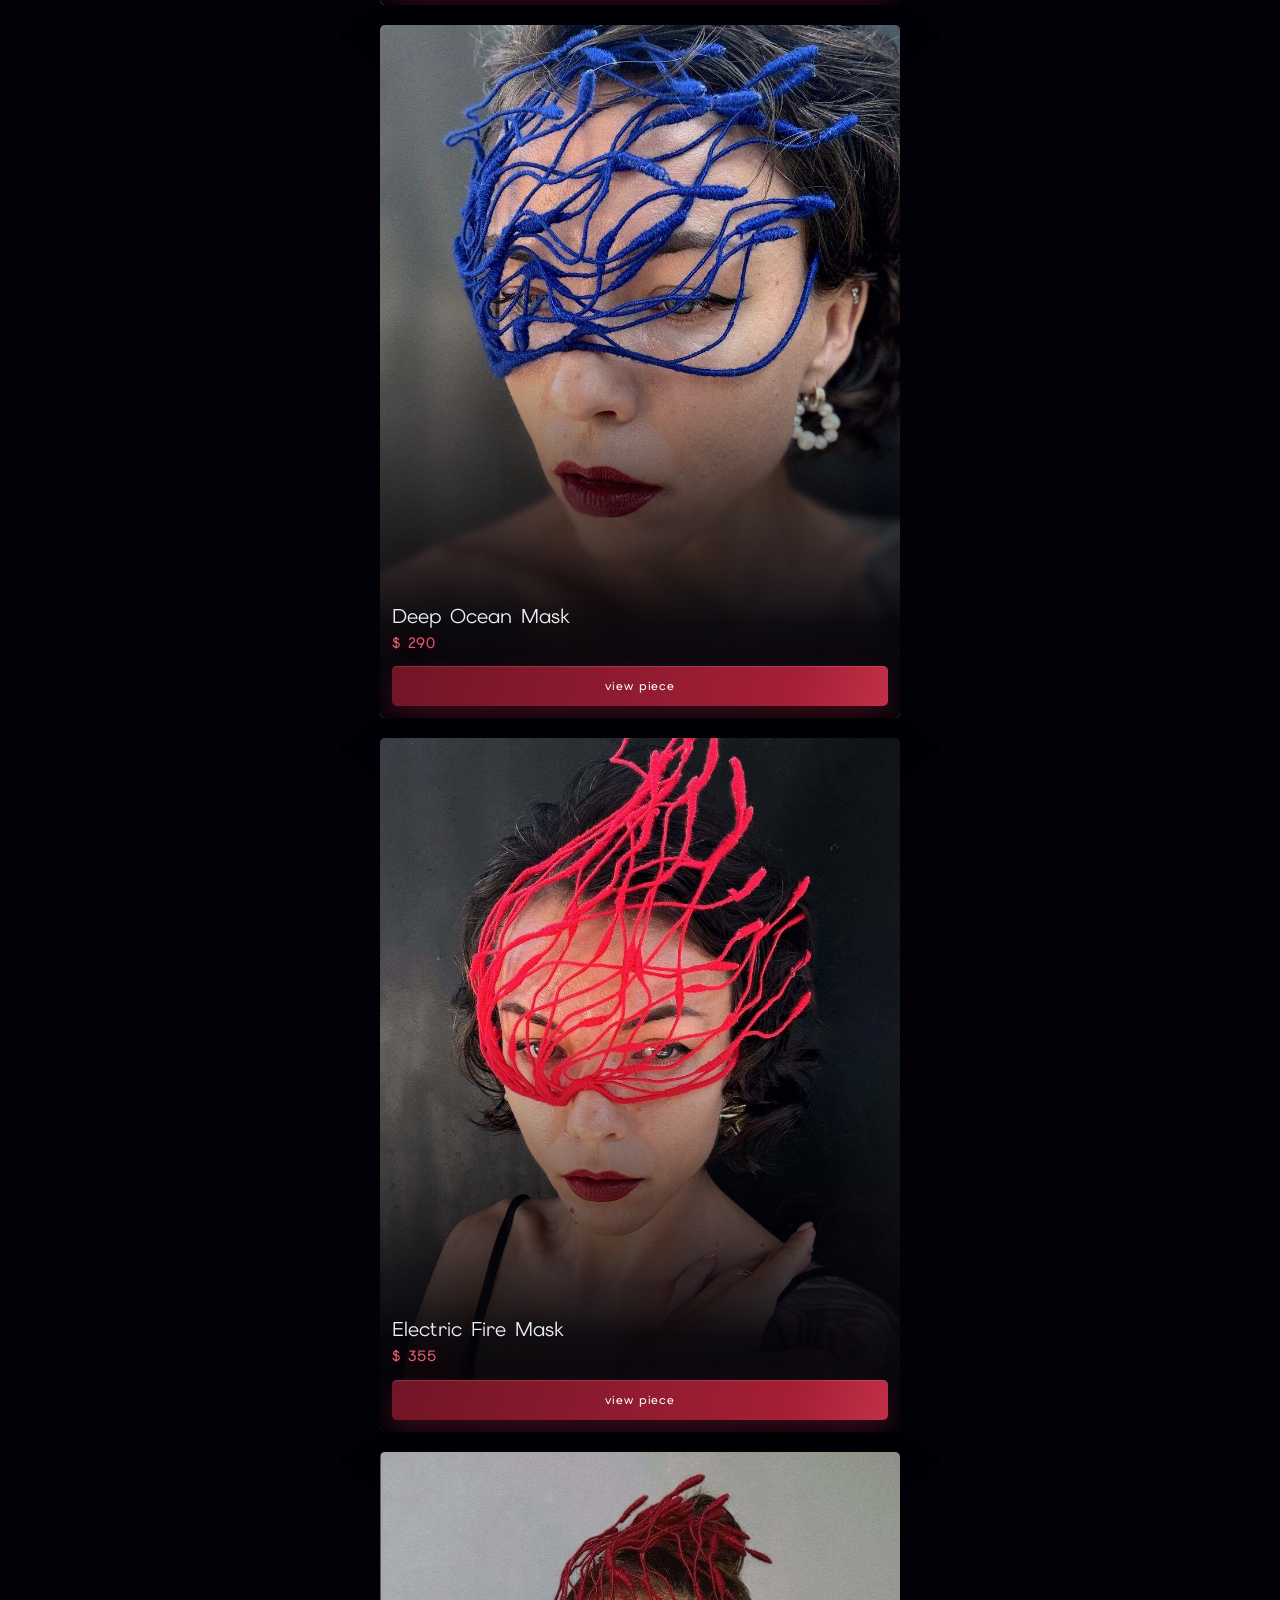
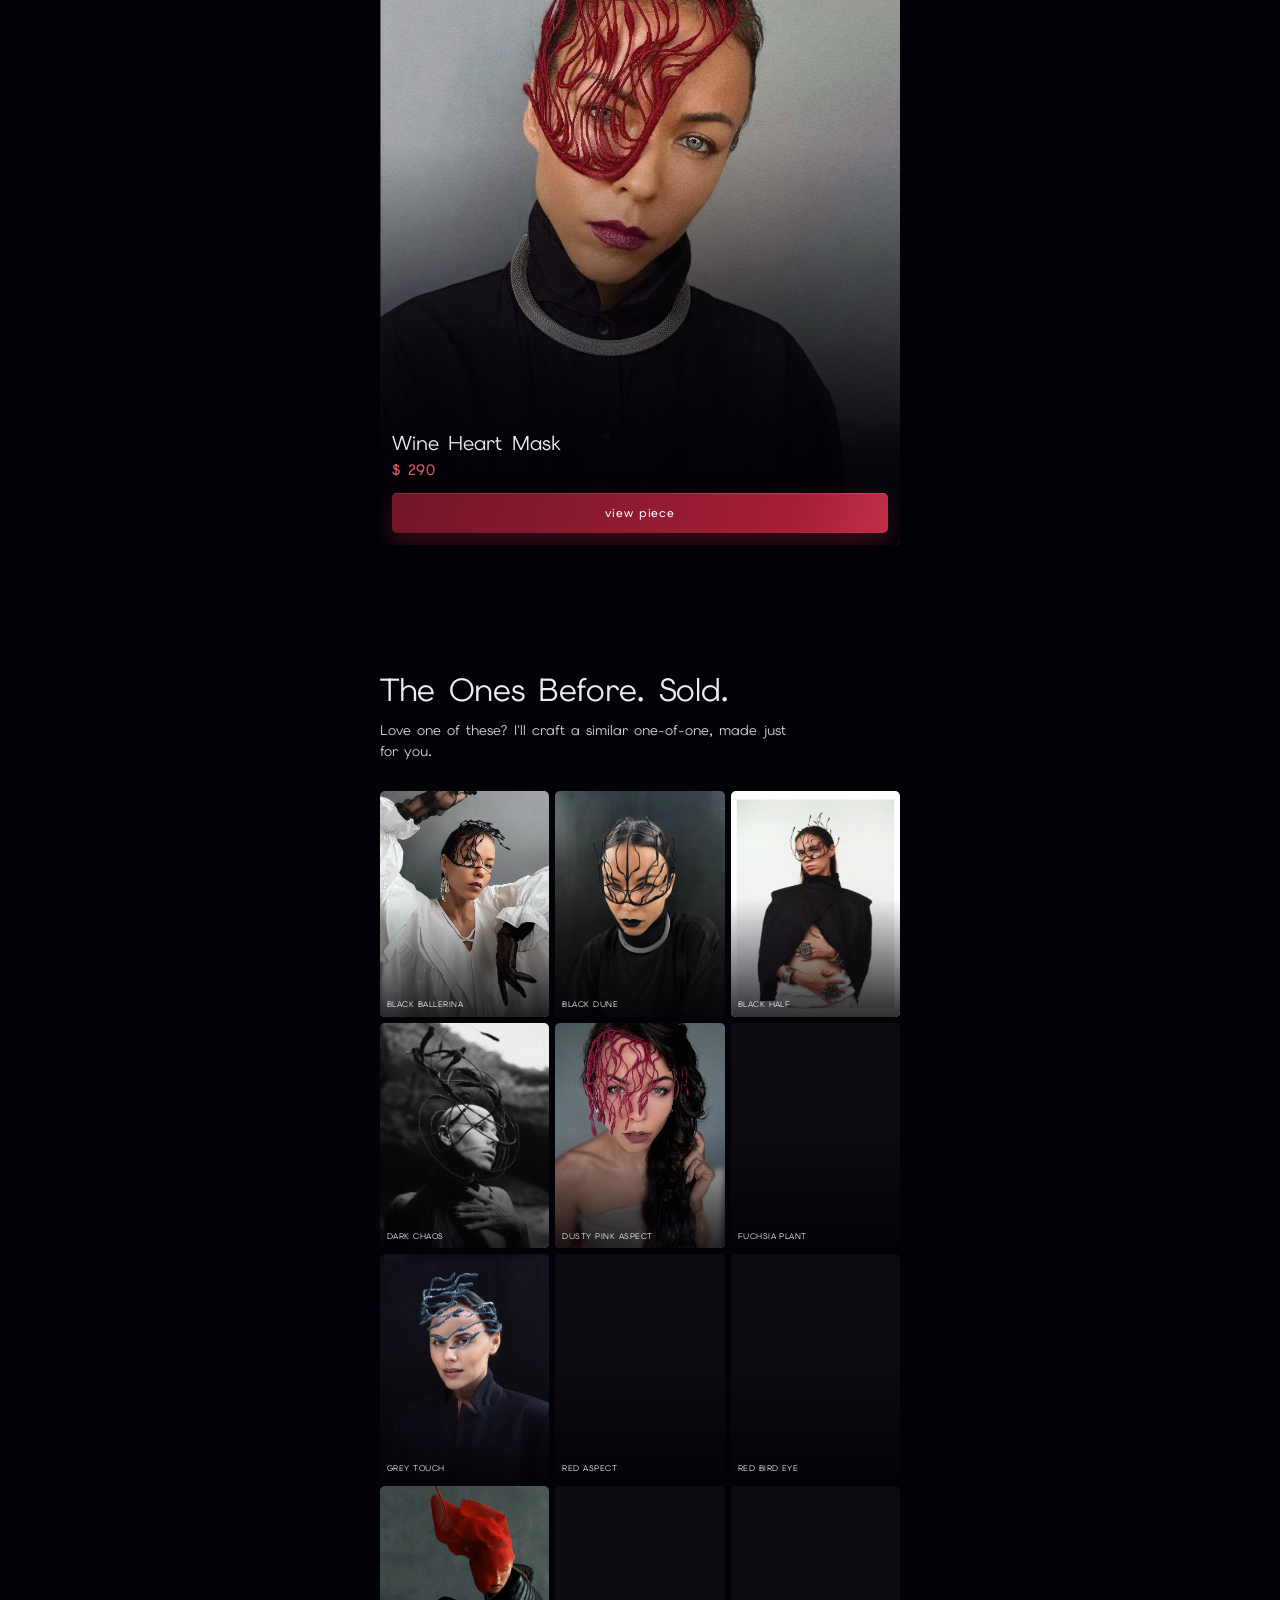
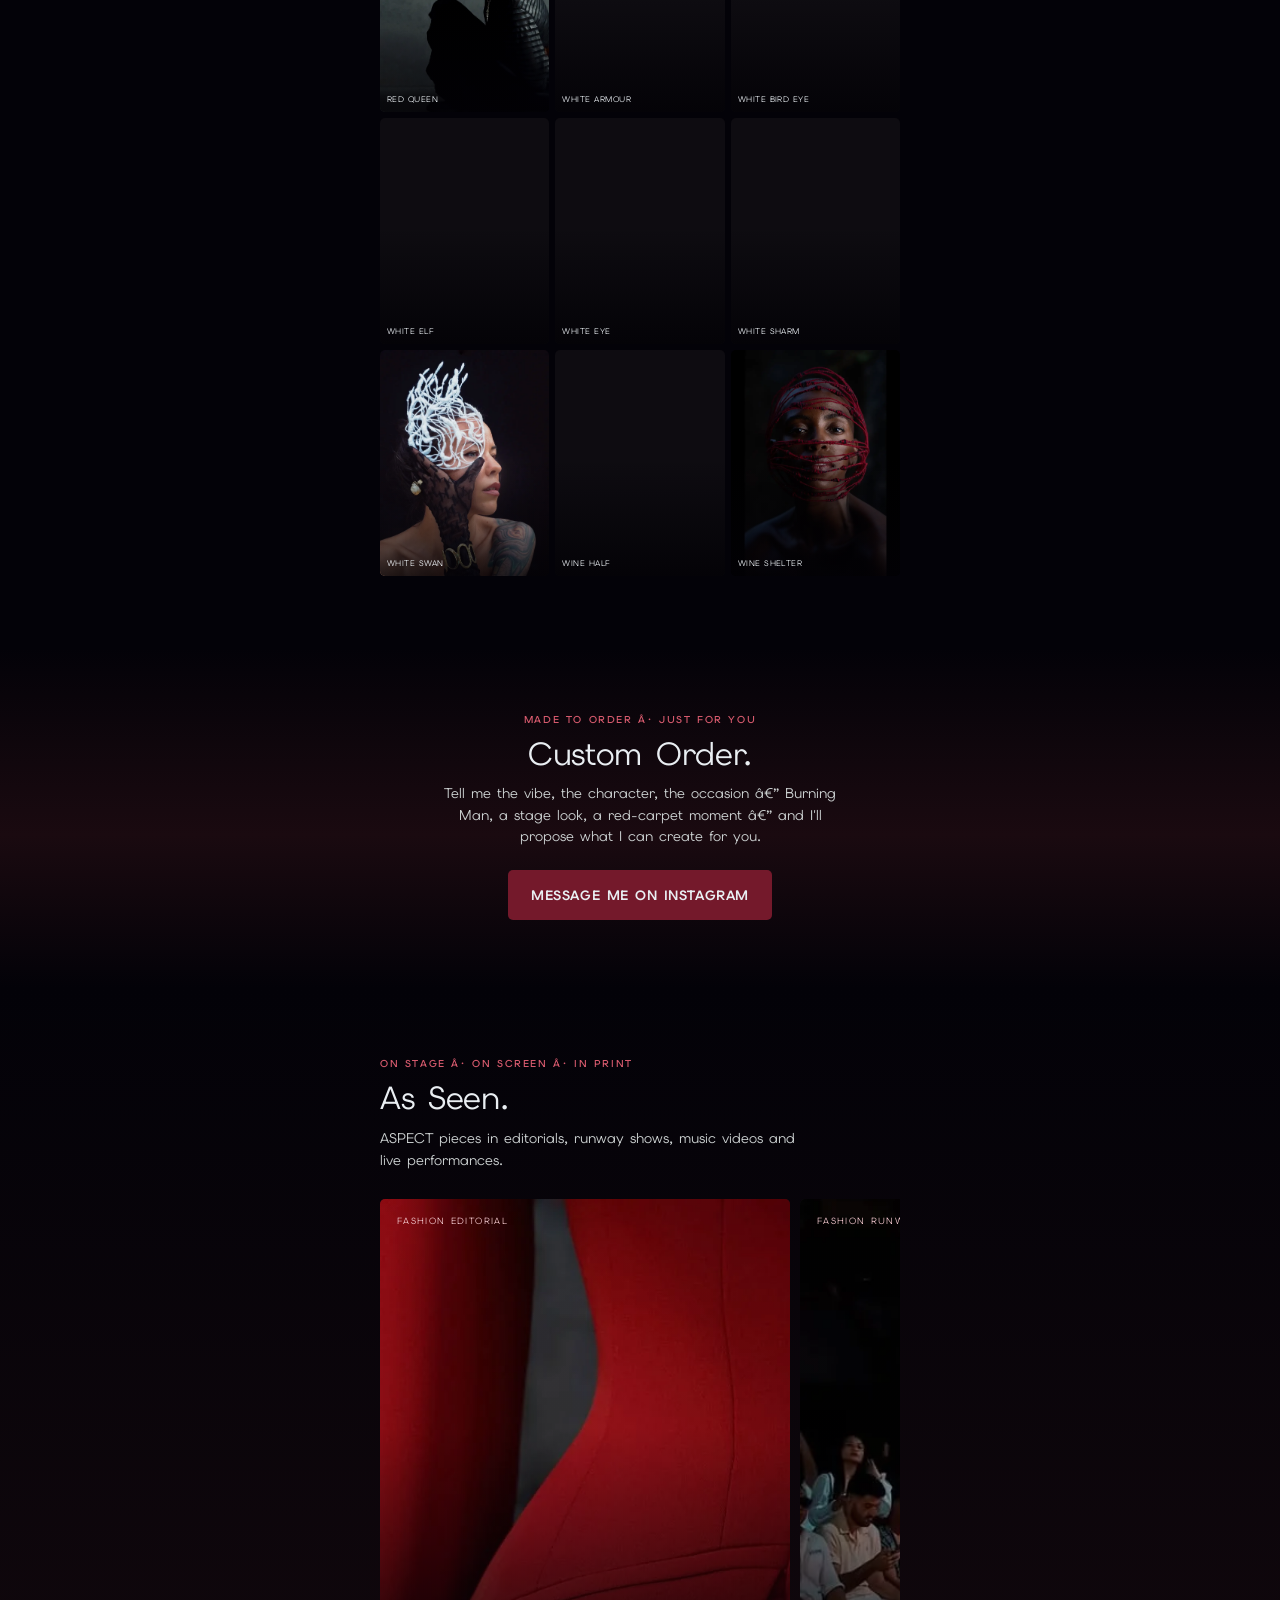
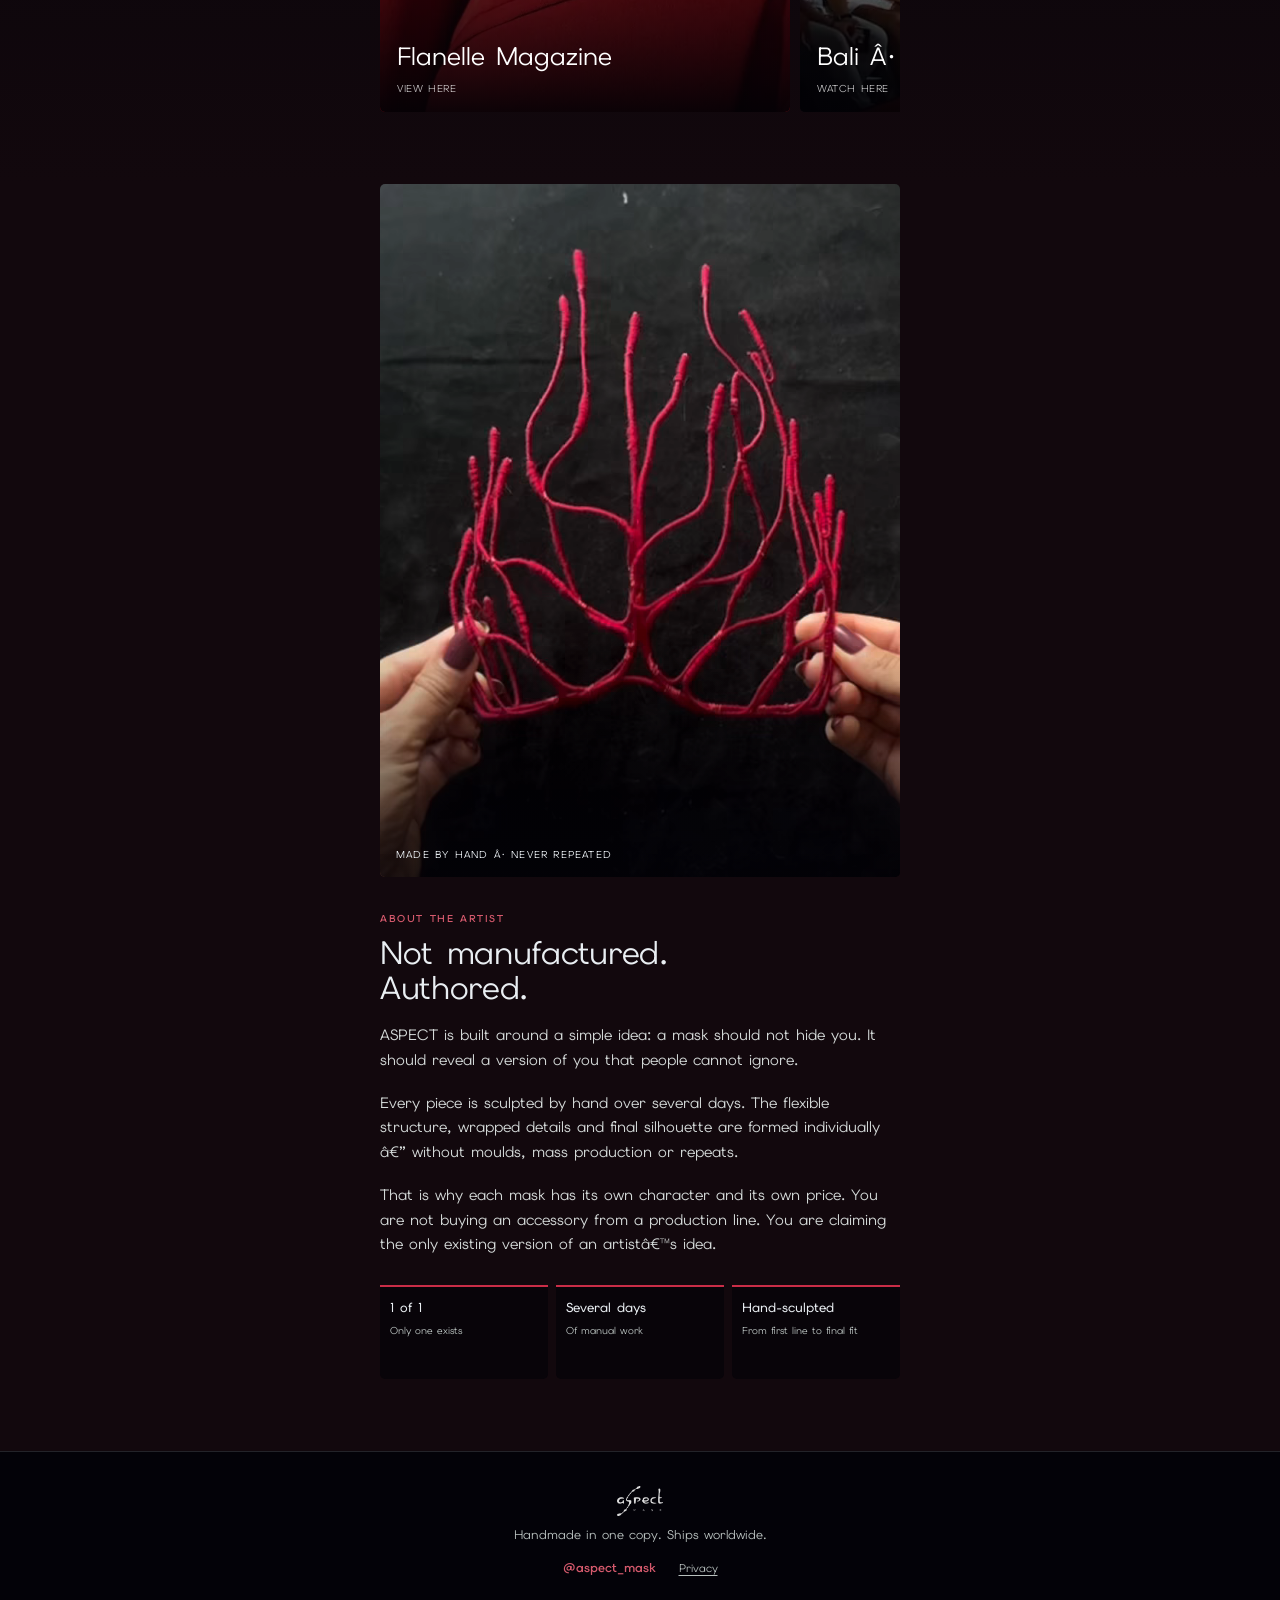
==== commit 93c32d5e: "Rewrite Archive heading/subheading per Lena's revision" ====
--- a/index.html
+++ b/index.html
@@ -141,9 +141,8 @@
 <!-- ============ SOLD ARCHIVE ============ -->
 <section class="archive-section" aria-labelledby="archive-title">
   <div class="wrap">
-    <p class="section-kicker">Sold · never repeated</p>
-    <h2 class="section-title" id="archive-title">Already Sold.</h2>
-    <p class="section-intro">Each piece was claimed the moment someone said yes. Love one of these? I can craft a similar one-of-one, made just for you.</p>
+    <h2 class="section-title" id="archive-title">The Ones Before. Sold.</h2>
+    <p class="section-intro">Love one of these? I'll craft a similar one-of-one, made just for you.</p>
     <div class="archive-grid" id="archive-grid"></div>
   </div>
 </section>
--- a/css/style.css
+++ b/css/style.css
@@ -429,6 +429,13 @@
 .section-note { margin-top: 10px; color: var(--muted); font-size: 10.5px; line-height: 1.45; }
 .section-intro { max-width: 420px; margin-top: 12px; color: #cbd0d0; font-size: 14px; line-height: 1.55; }
 .archive-section { padding: 68px 0 72px; background: #030208; }
+.custom-order-section {
+  padding: 64px 0 68px; text-align: center;
+  background: linear-gradient(180deg, #030208, #1a0a10 55%, #030208);
+}
+.custom-order-section .wrap { display: flex; flex-direction: column; align-items: center; }
+.custom-order-section .section-intro { text-align: center; }
+.custom-order-btn { margin-top: 22px; }
 .archive-grid {
   display: grid; grid-template-columns: repeat(3, minmax(0, 1fr)); gap: 6px;
   margin-top: 28px;
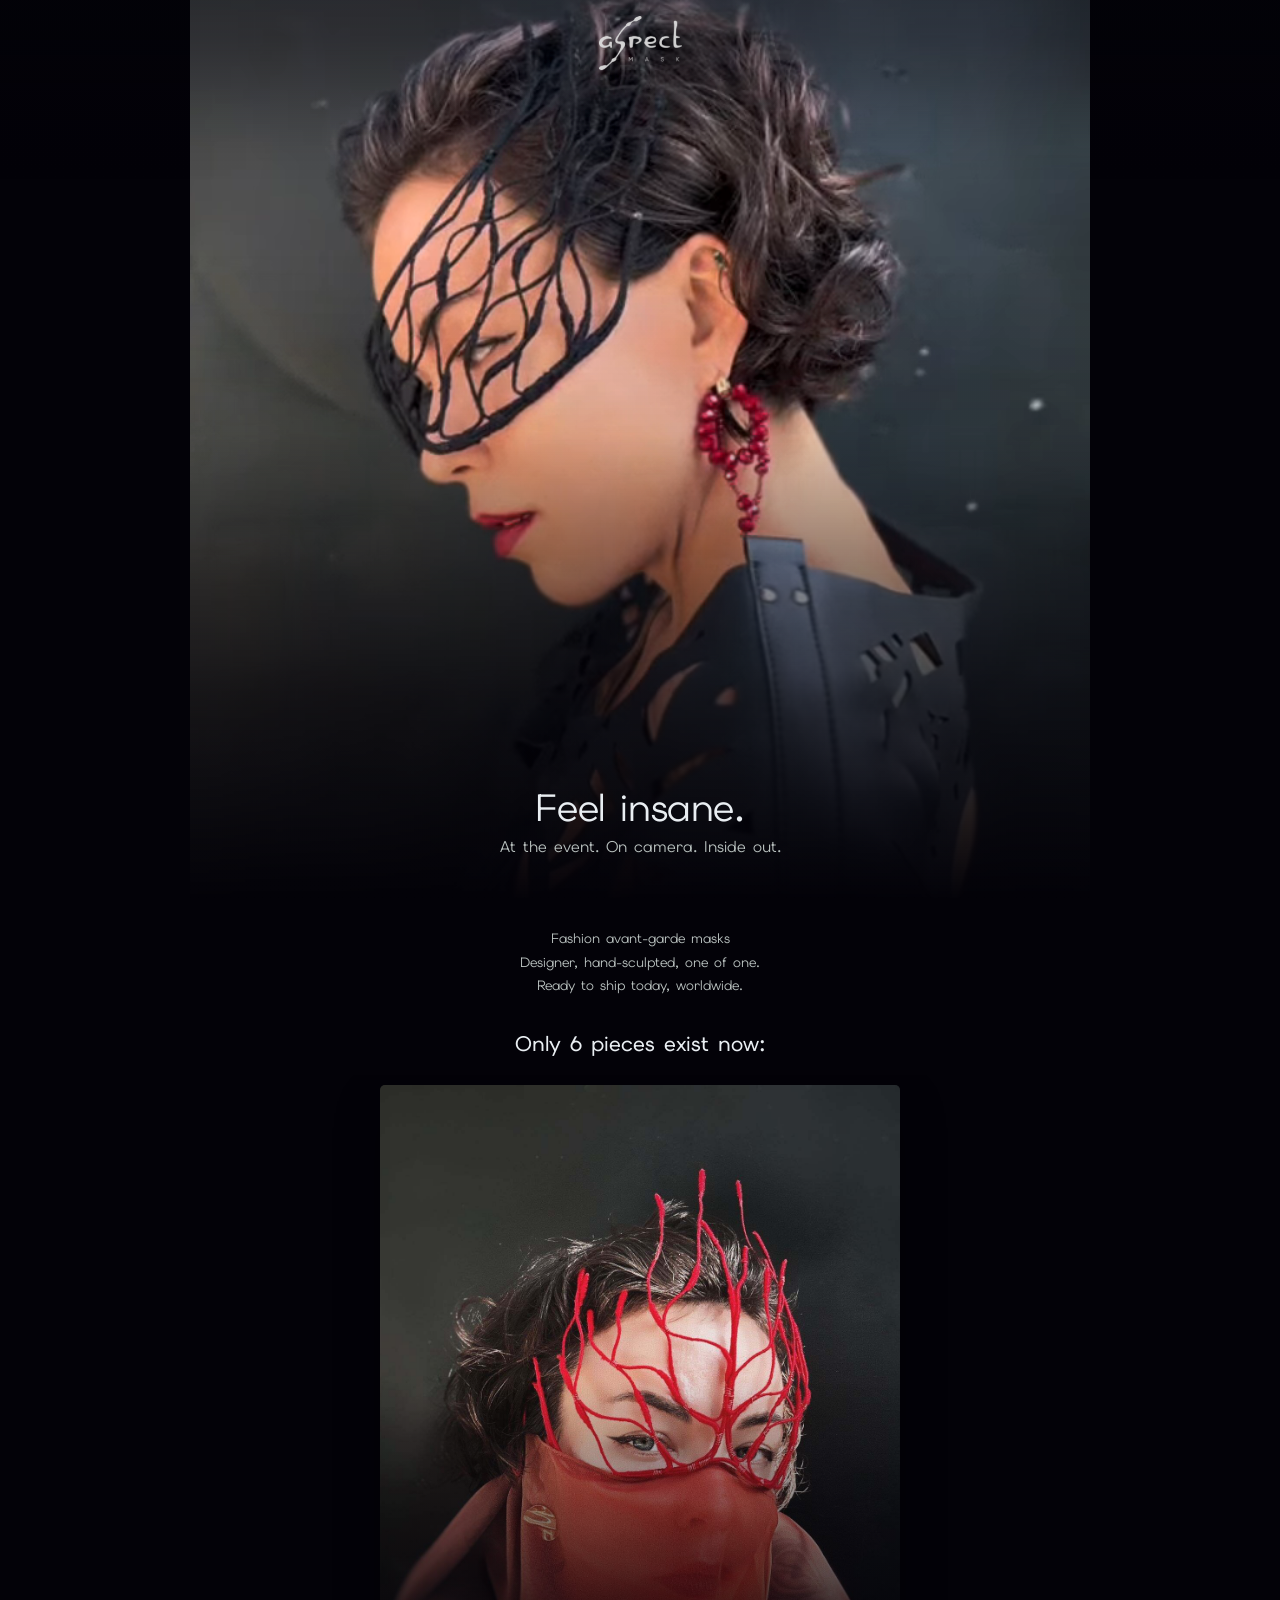
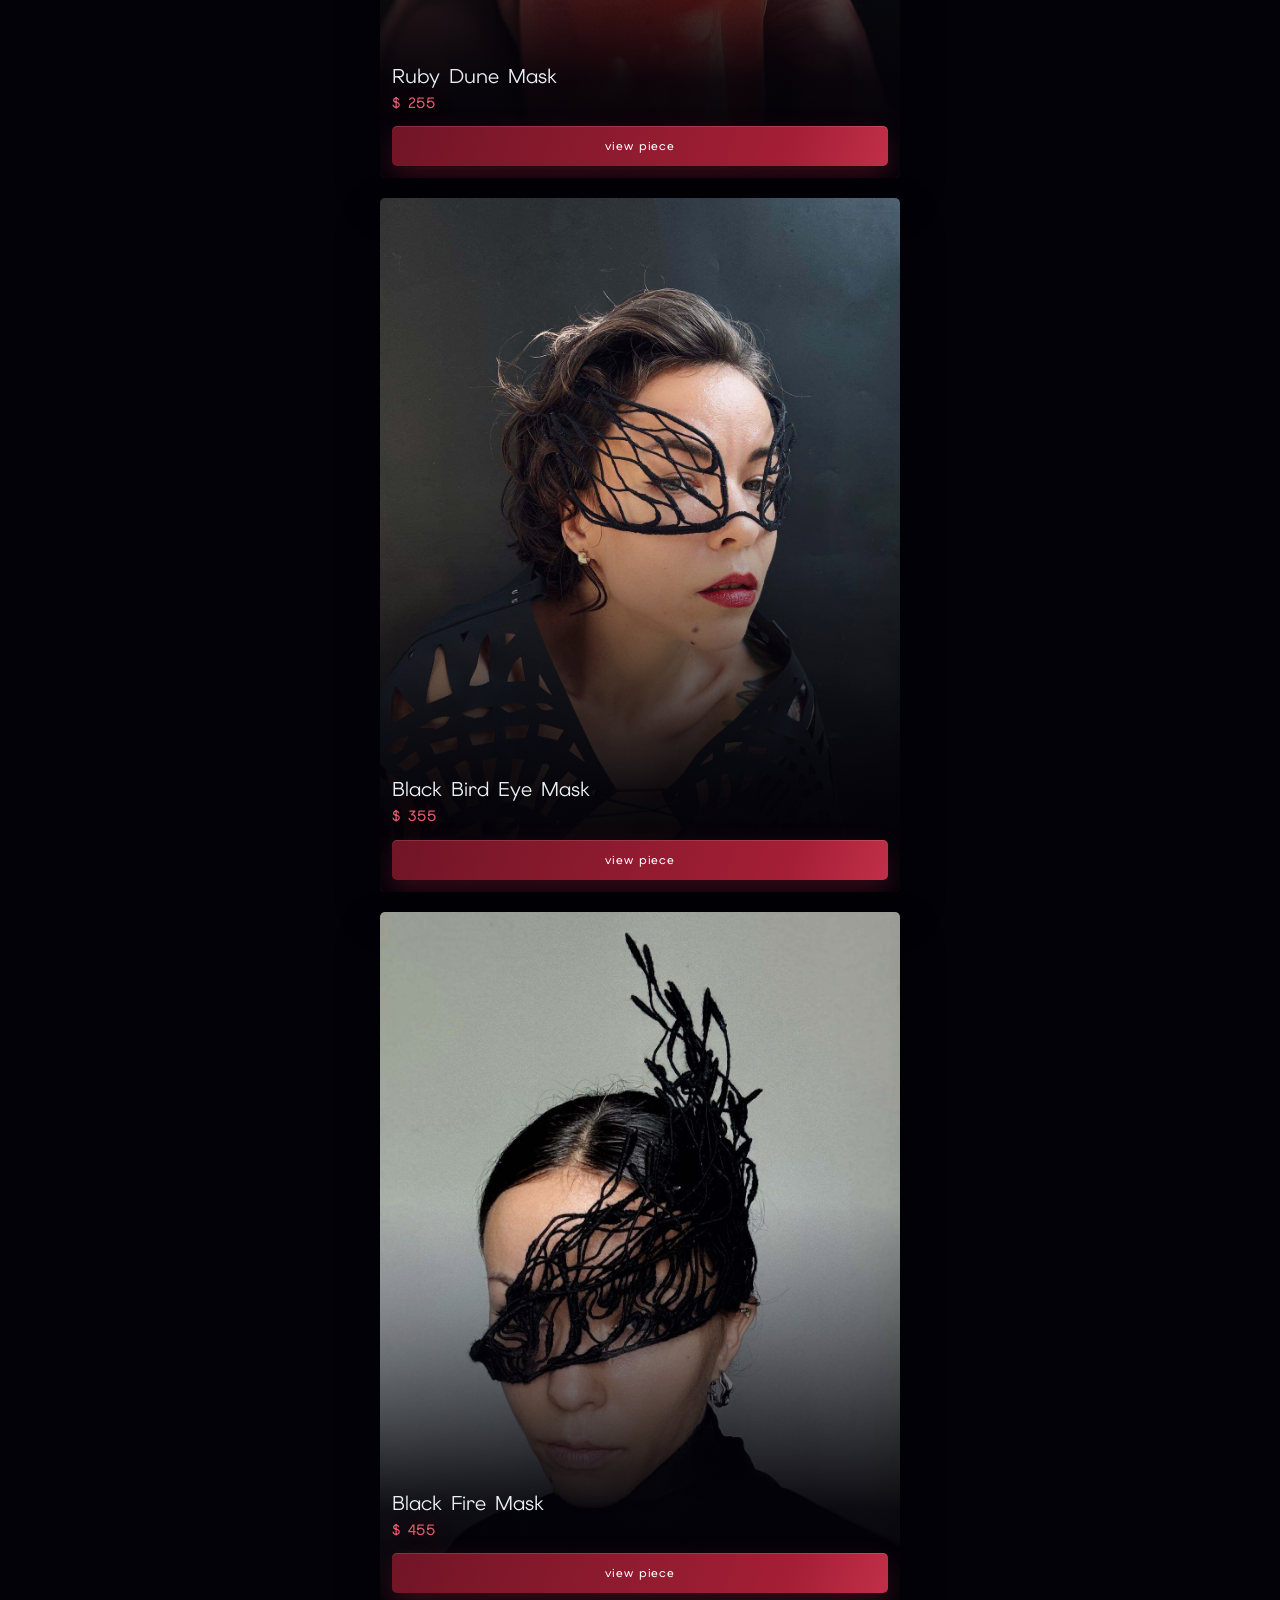
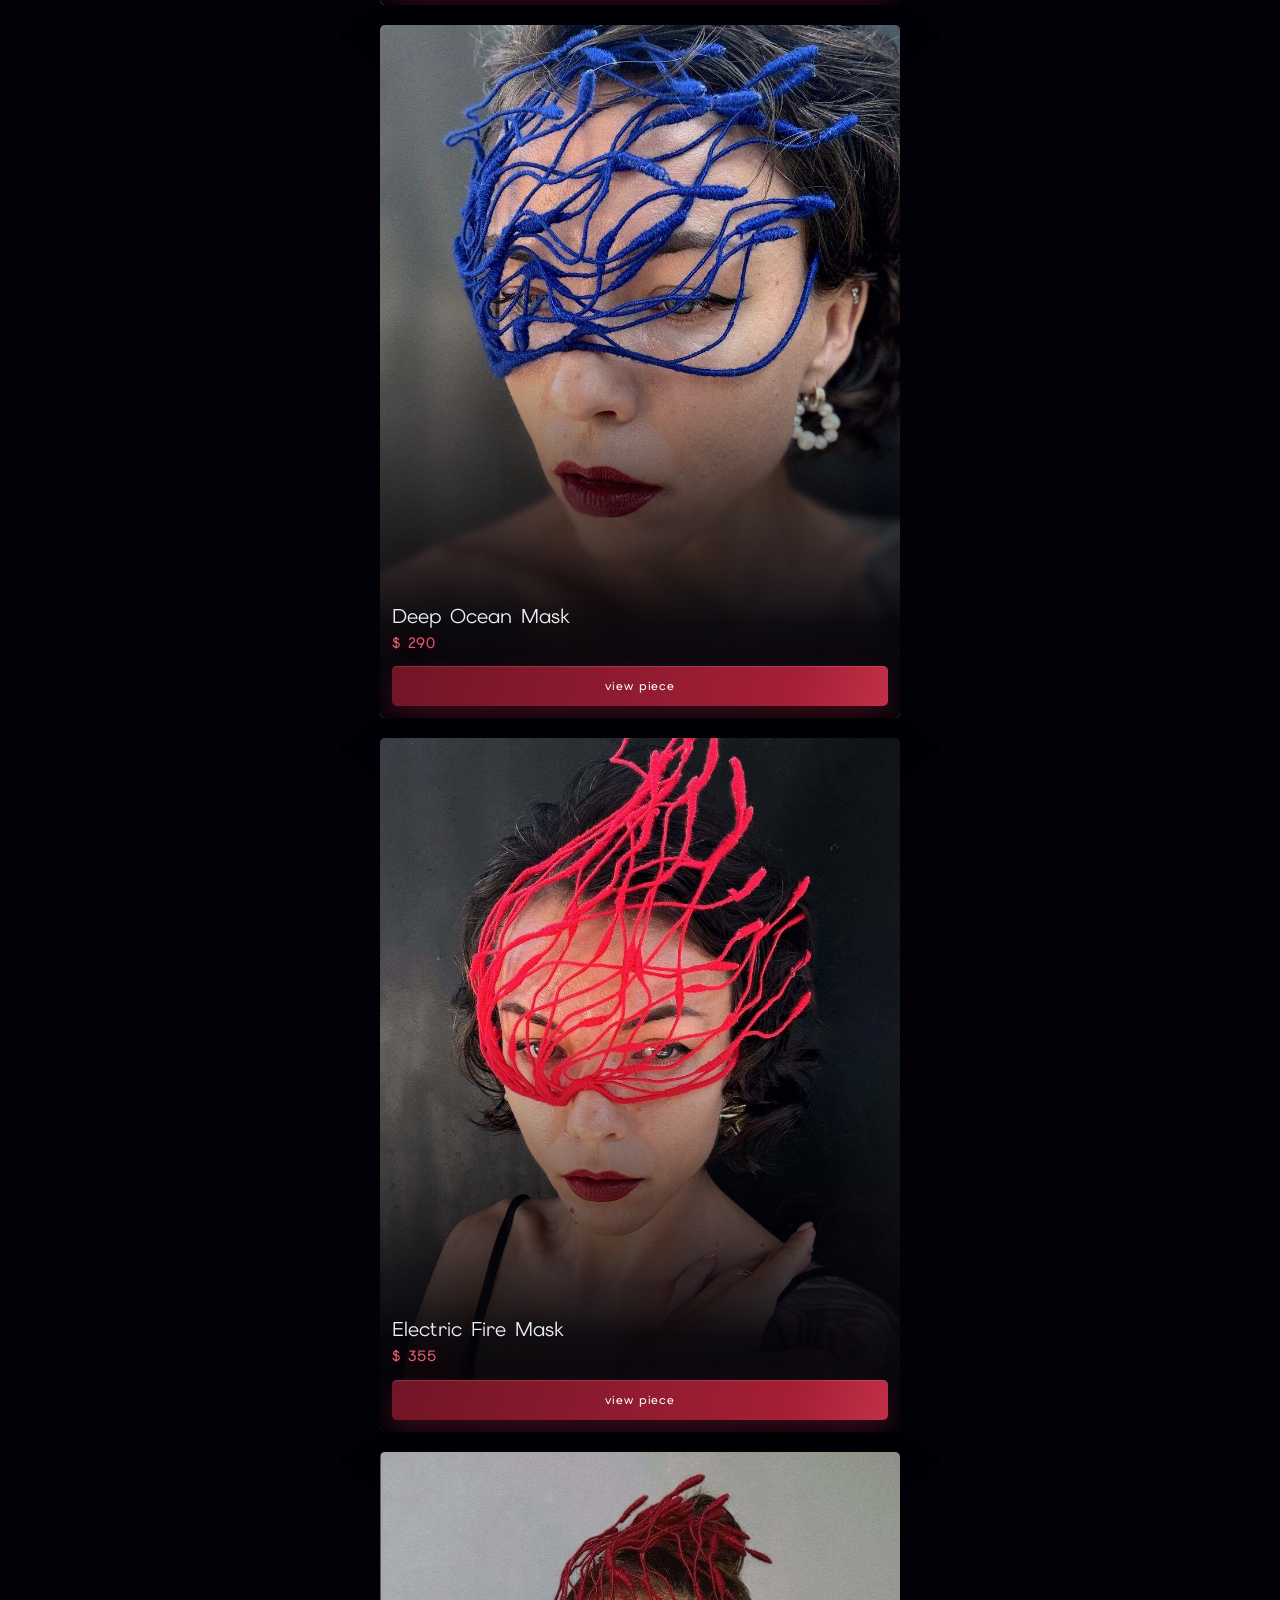
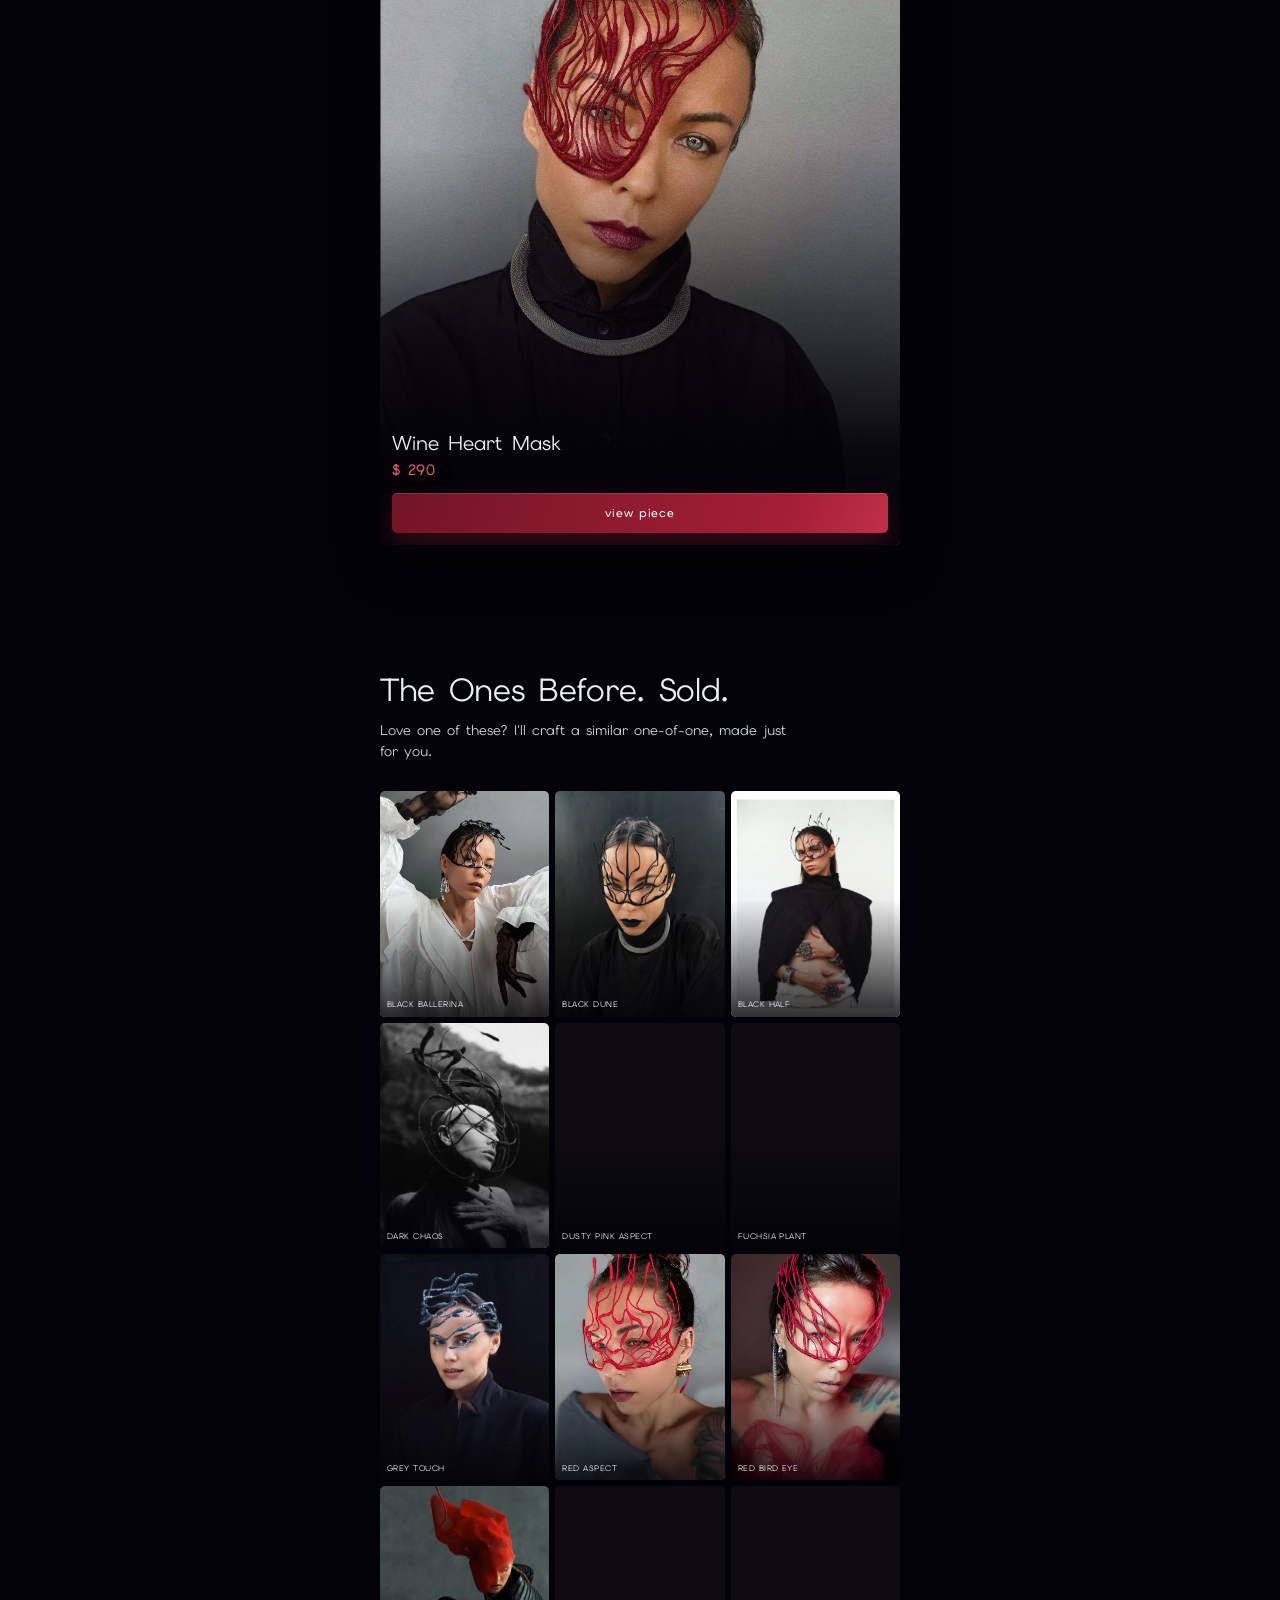
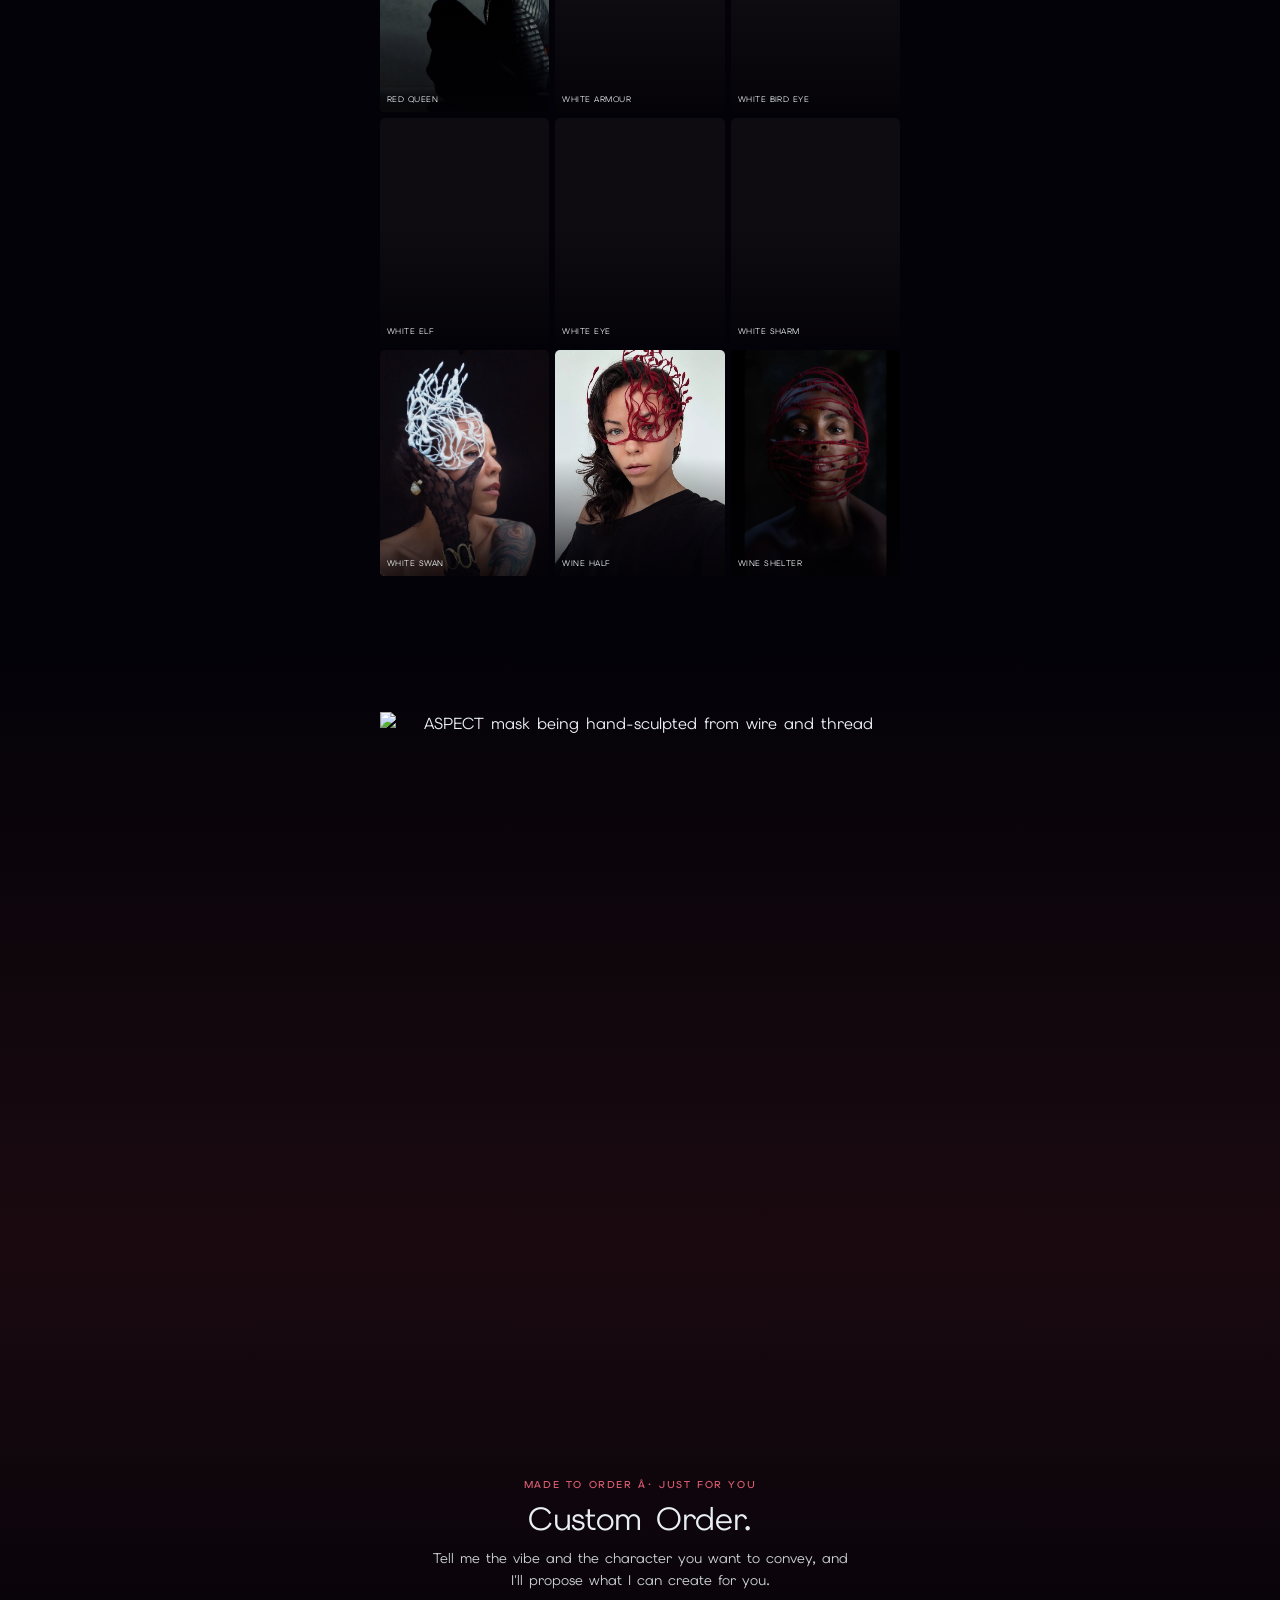
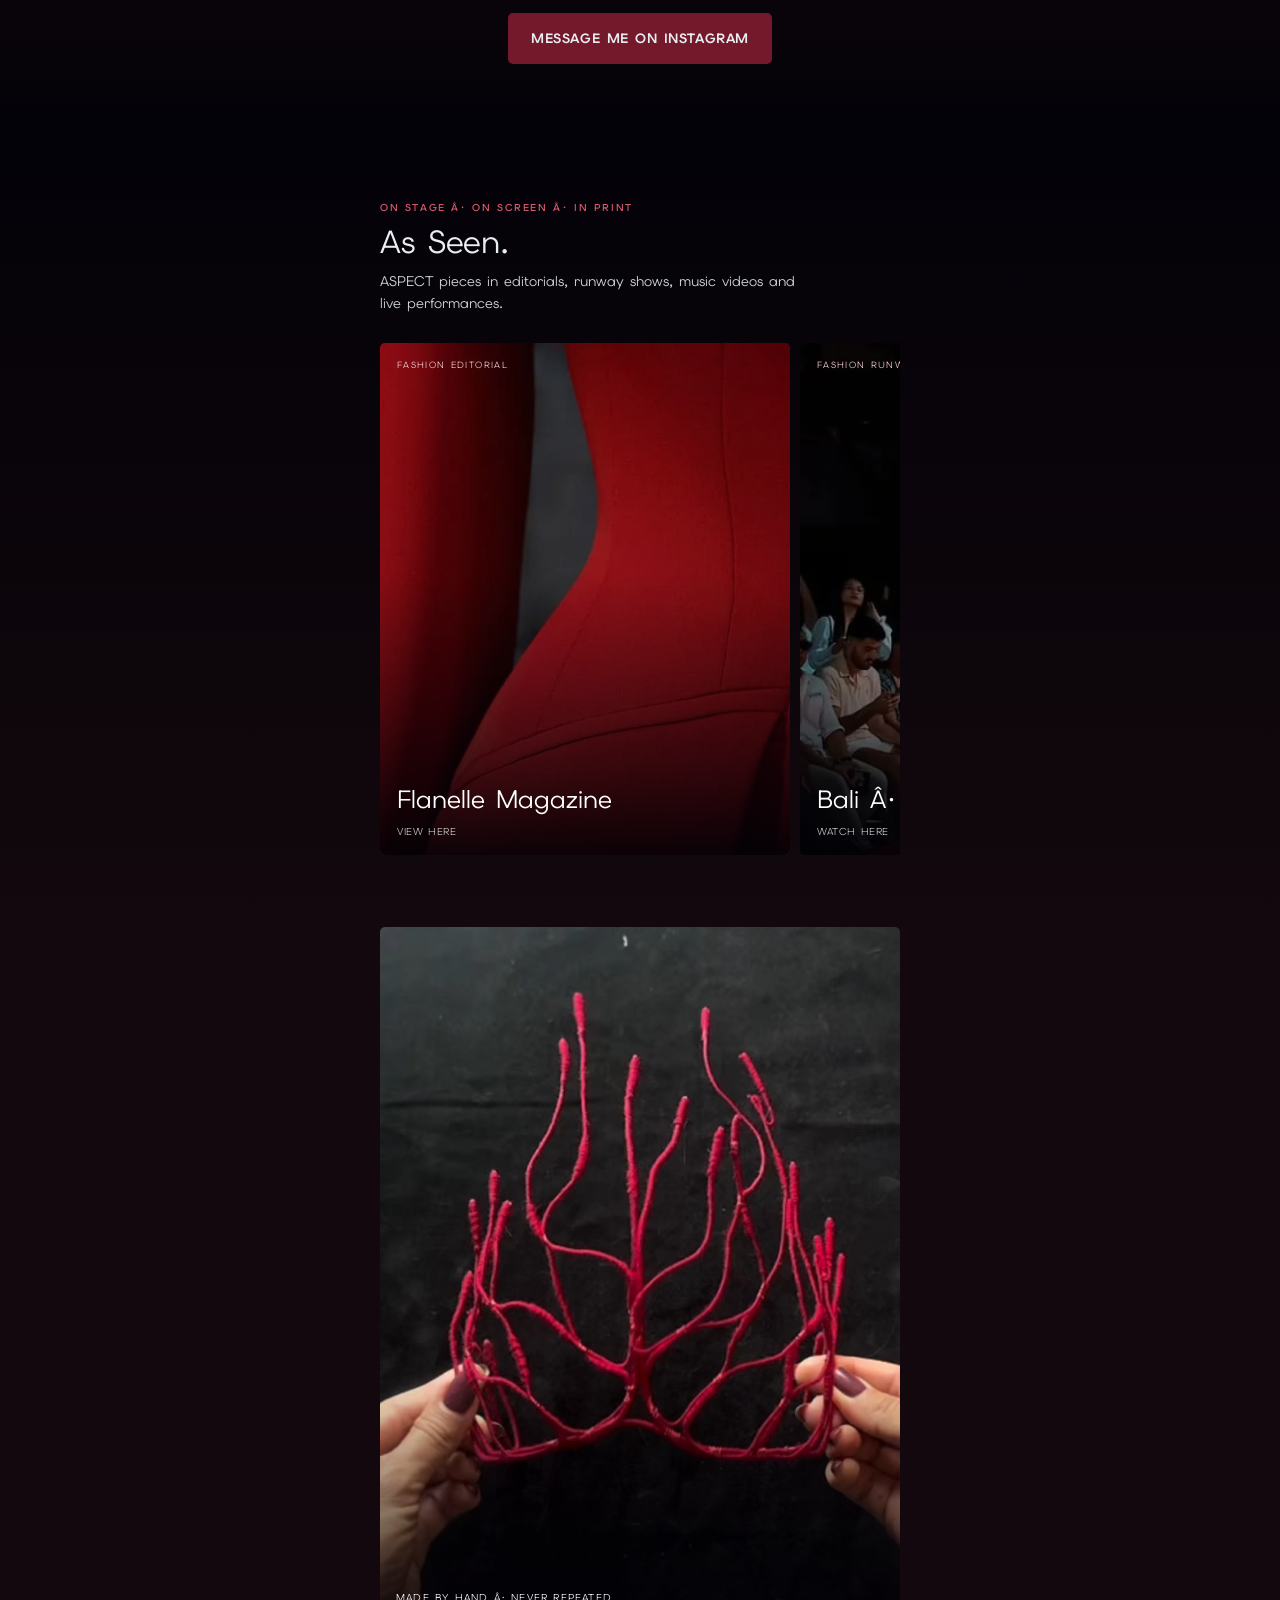
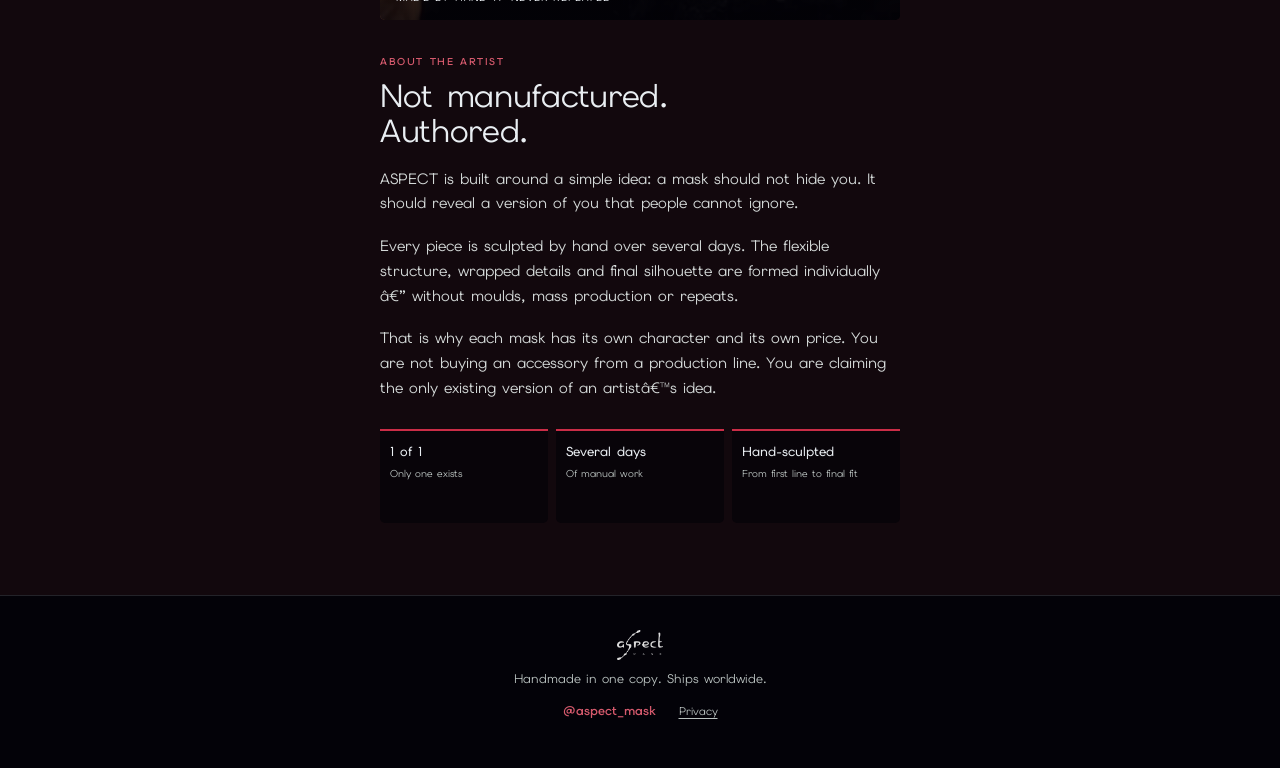
==== commit 98d08ebe: "Custom Order: remove occasion list, add photo" ====
--- a/index.html
+++ b/index.html
@@ -75,7 +75,7 @@
 <link rel="preconnect" href="https://fonts.googleapis.com" />
 <link rel="preconnect" href="https://fonts.gstatic.com" crossorigin />
 <link href="https://fonts.googleapis.com/css2?family=Elms+Sans:ital,wght@0,100..900;1,100..900&display=swap" rel="stylesheet" />
-<link rel="stylesheet" href="/css/style.css?v=20260820d" />
+<link rel="stylesheet" href="/css/style.css?v=20260820e" />
 <noscript><style>body.is-loading{overflow:auto}.site-loader{display:none!important}.site-header{opacity:1!important}</style></noscript>
 </head>
 <body class="is-loading">
@@ -150,9 +150,10 @@
 <!-- ============ CUSTOM ORDER ============ -->
 <section class="custom-order-section" aria-labelledby="custom-order-title">
   <div class="wrap">
+    <img class="custom-order-photo" src="/assets/custom-order/aspect-custom-order-hand-crafting-mask.webp" alt="ASPECT mask being hand-sculpted from wire and thread" loading="lazy" width="1400" height="765" />
     <p class="section-kicker">Made to order · just for you</p>
     <h2 class="section-title" id="custom-order-title">Custom Order.</h2>
-    <p class="section-intro">Tell me the vibe, the character, the occasion — Burning Man, a stage look, a red-carpet moment — and I'll propose what I can create for you.</p>
+    <p class="section-intro">Tell me the vibe and the character you want to convey, and I'll propose what I can create for you.</p>
     <a class="btn btn-primary custom-order-btn" id="custom-order-ig-link" href="#" target="_blank" rel="noopener">Message me on Instagram</a>
   </div>
 </section>
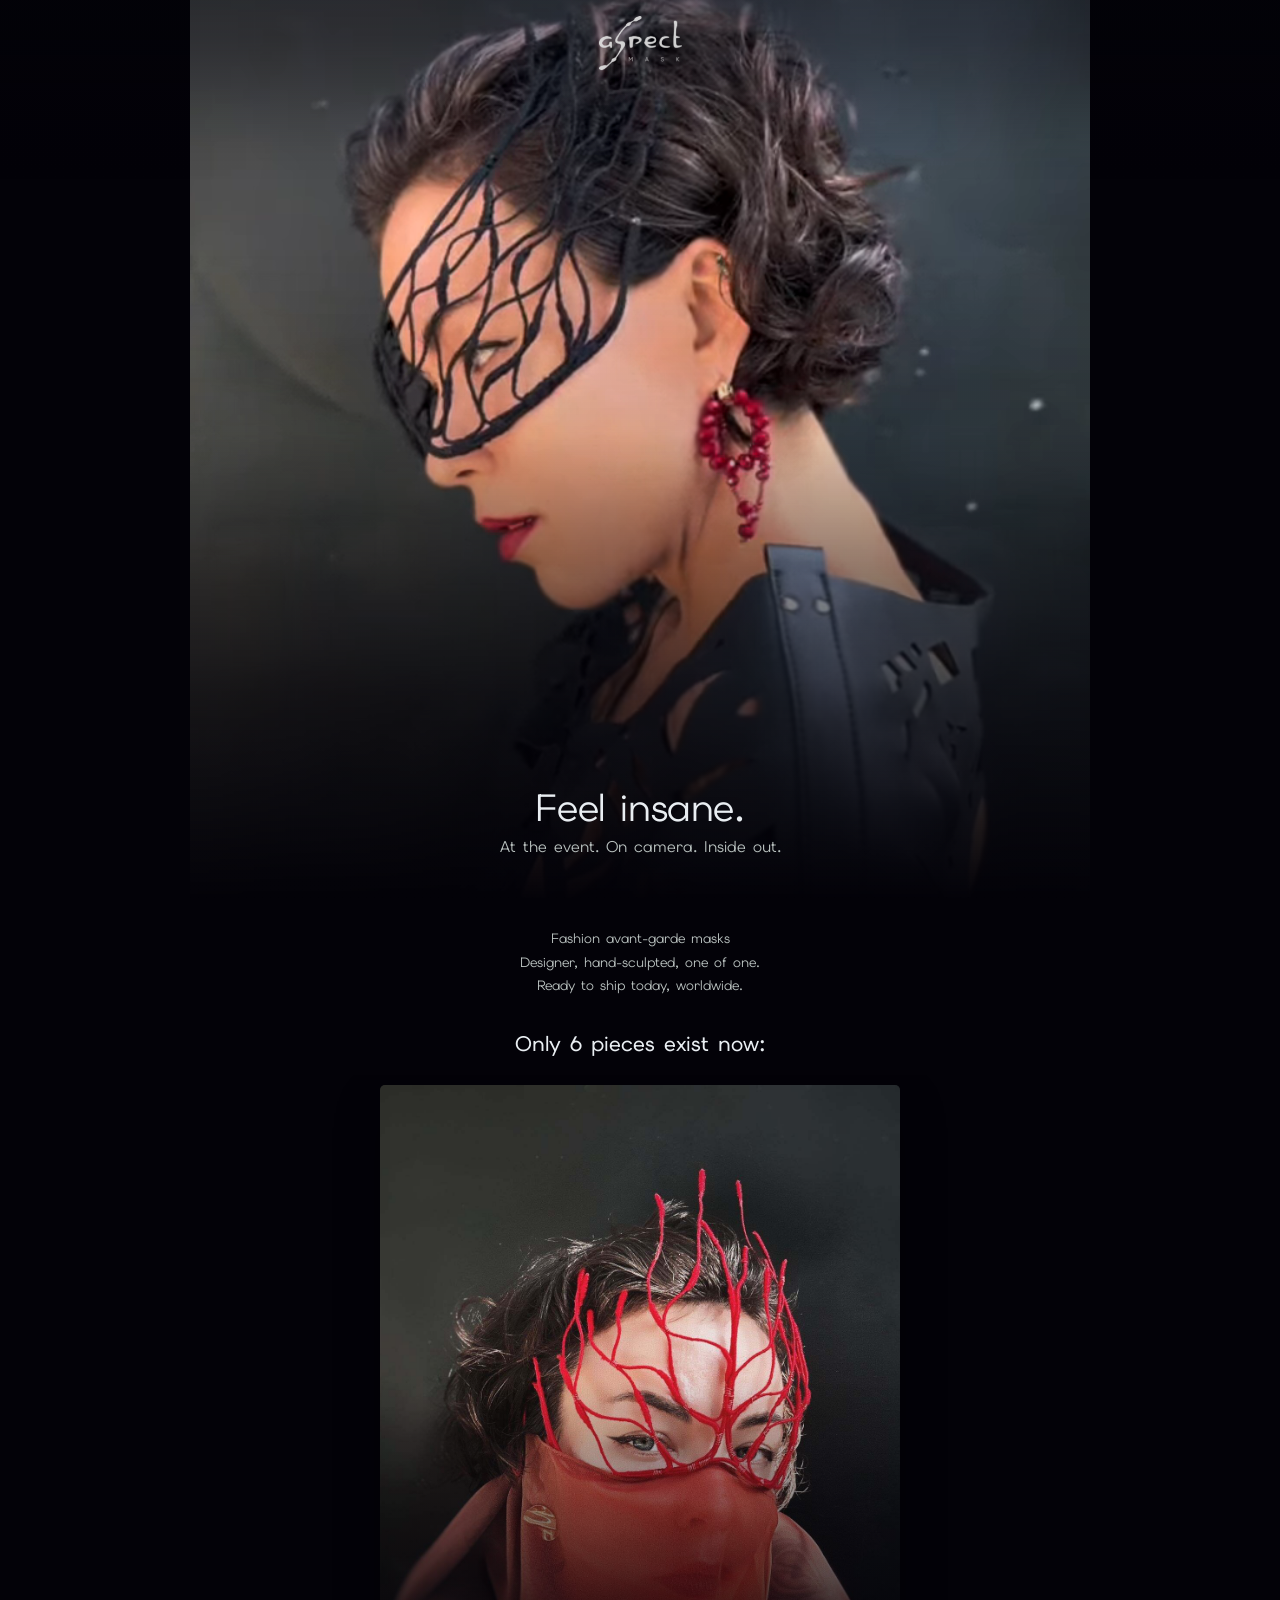
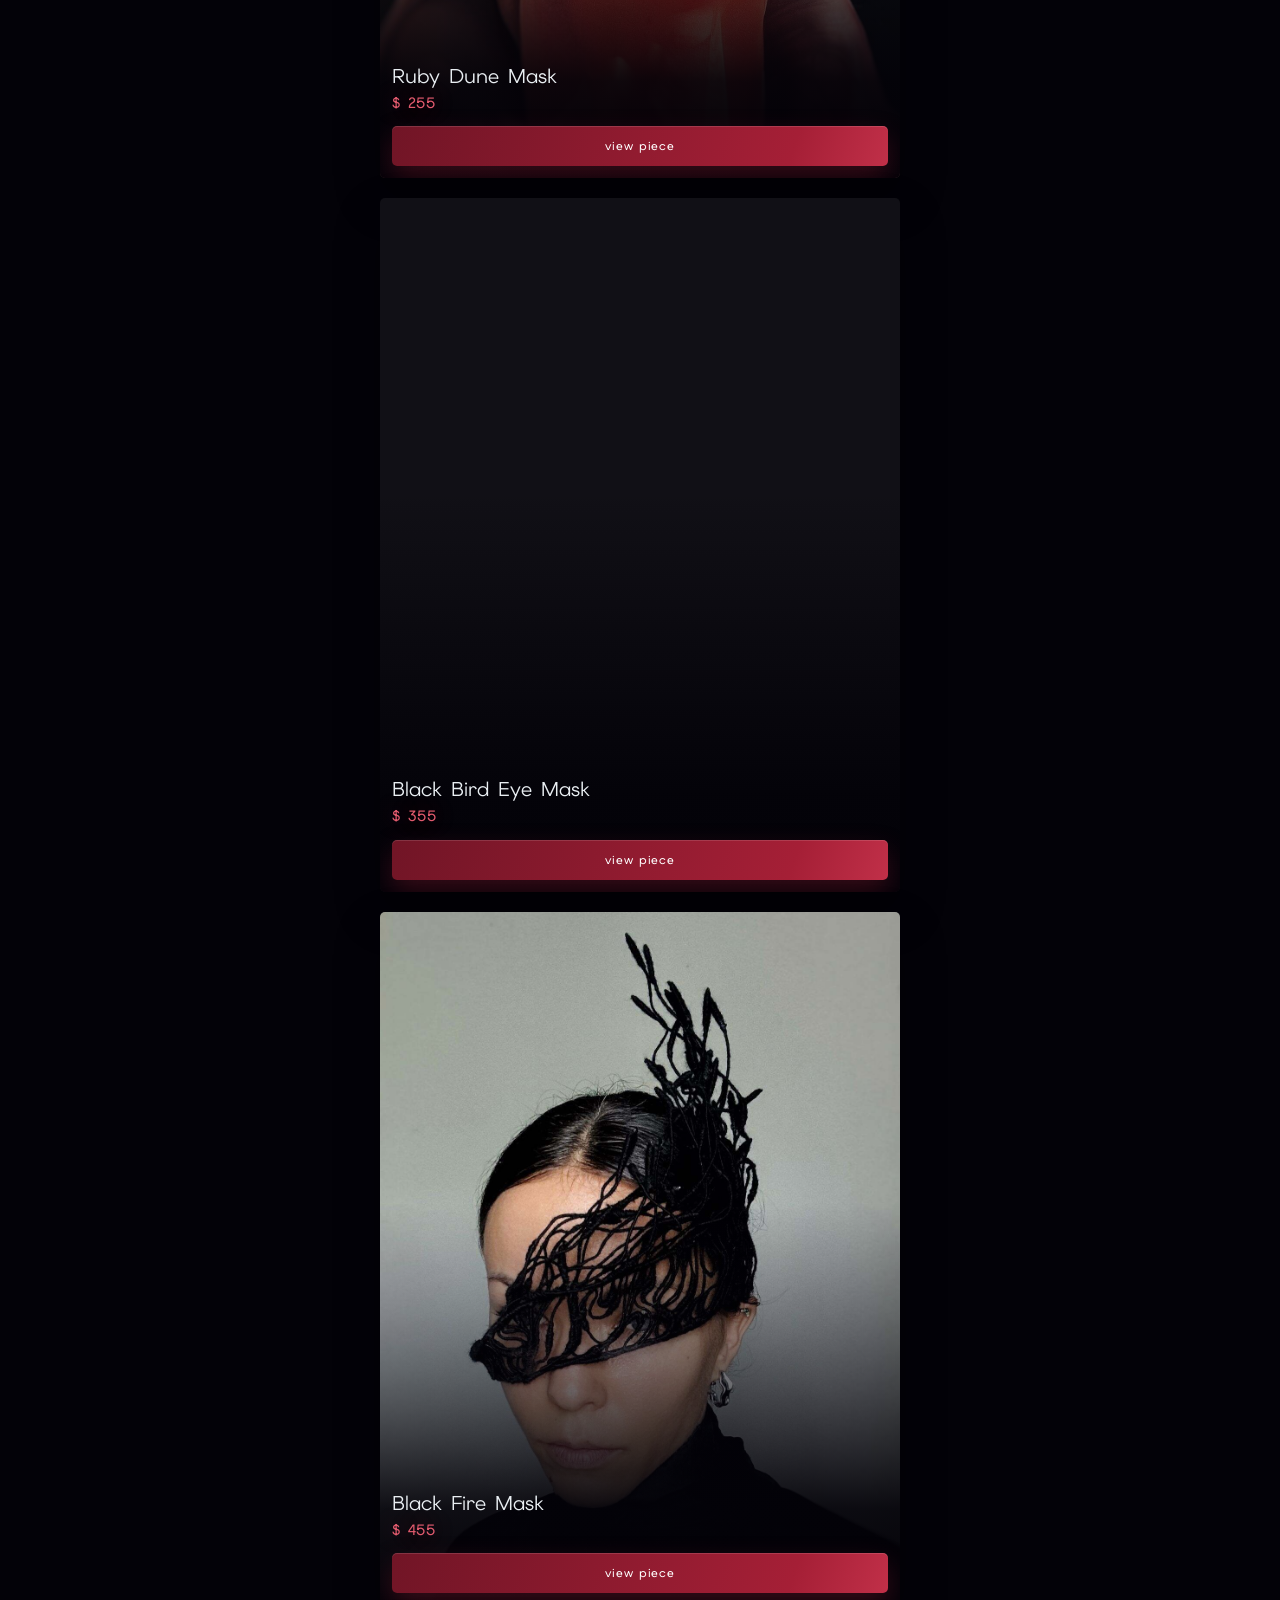
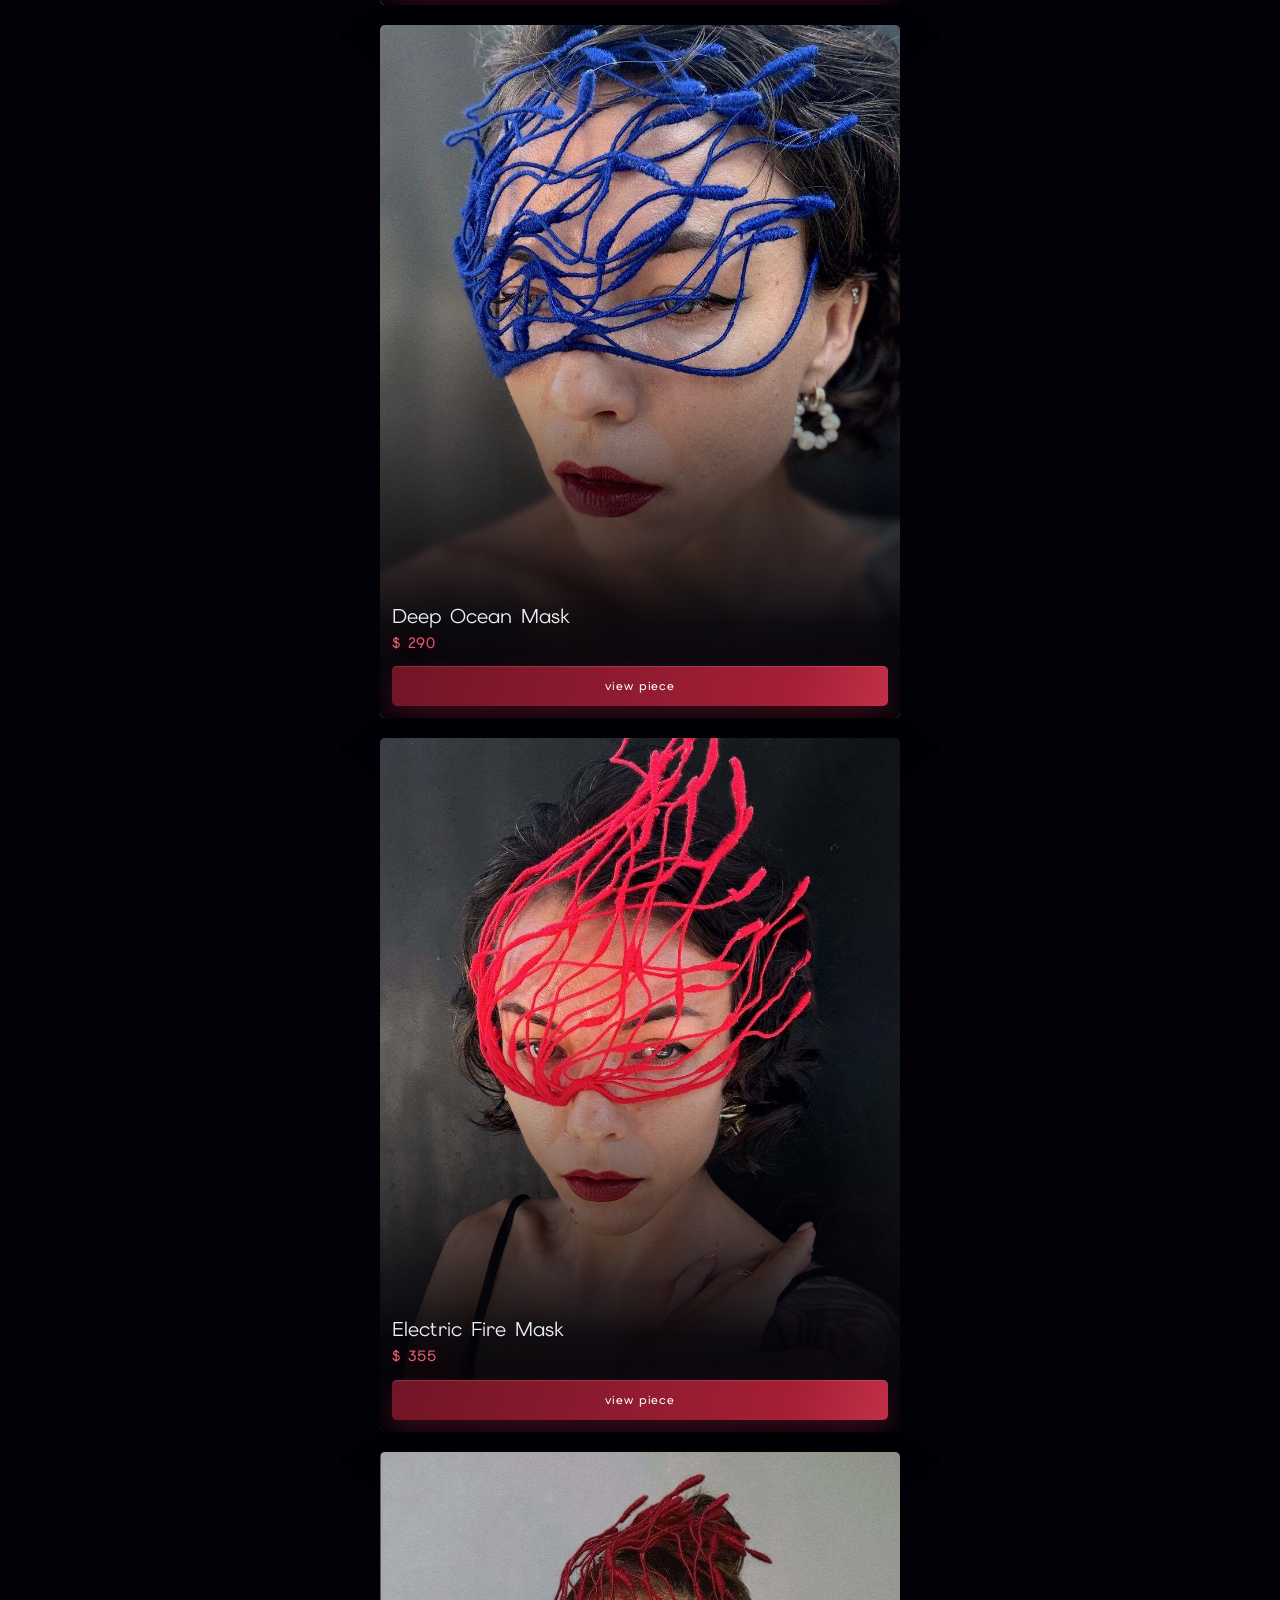
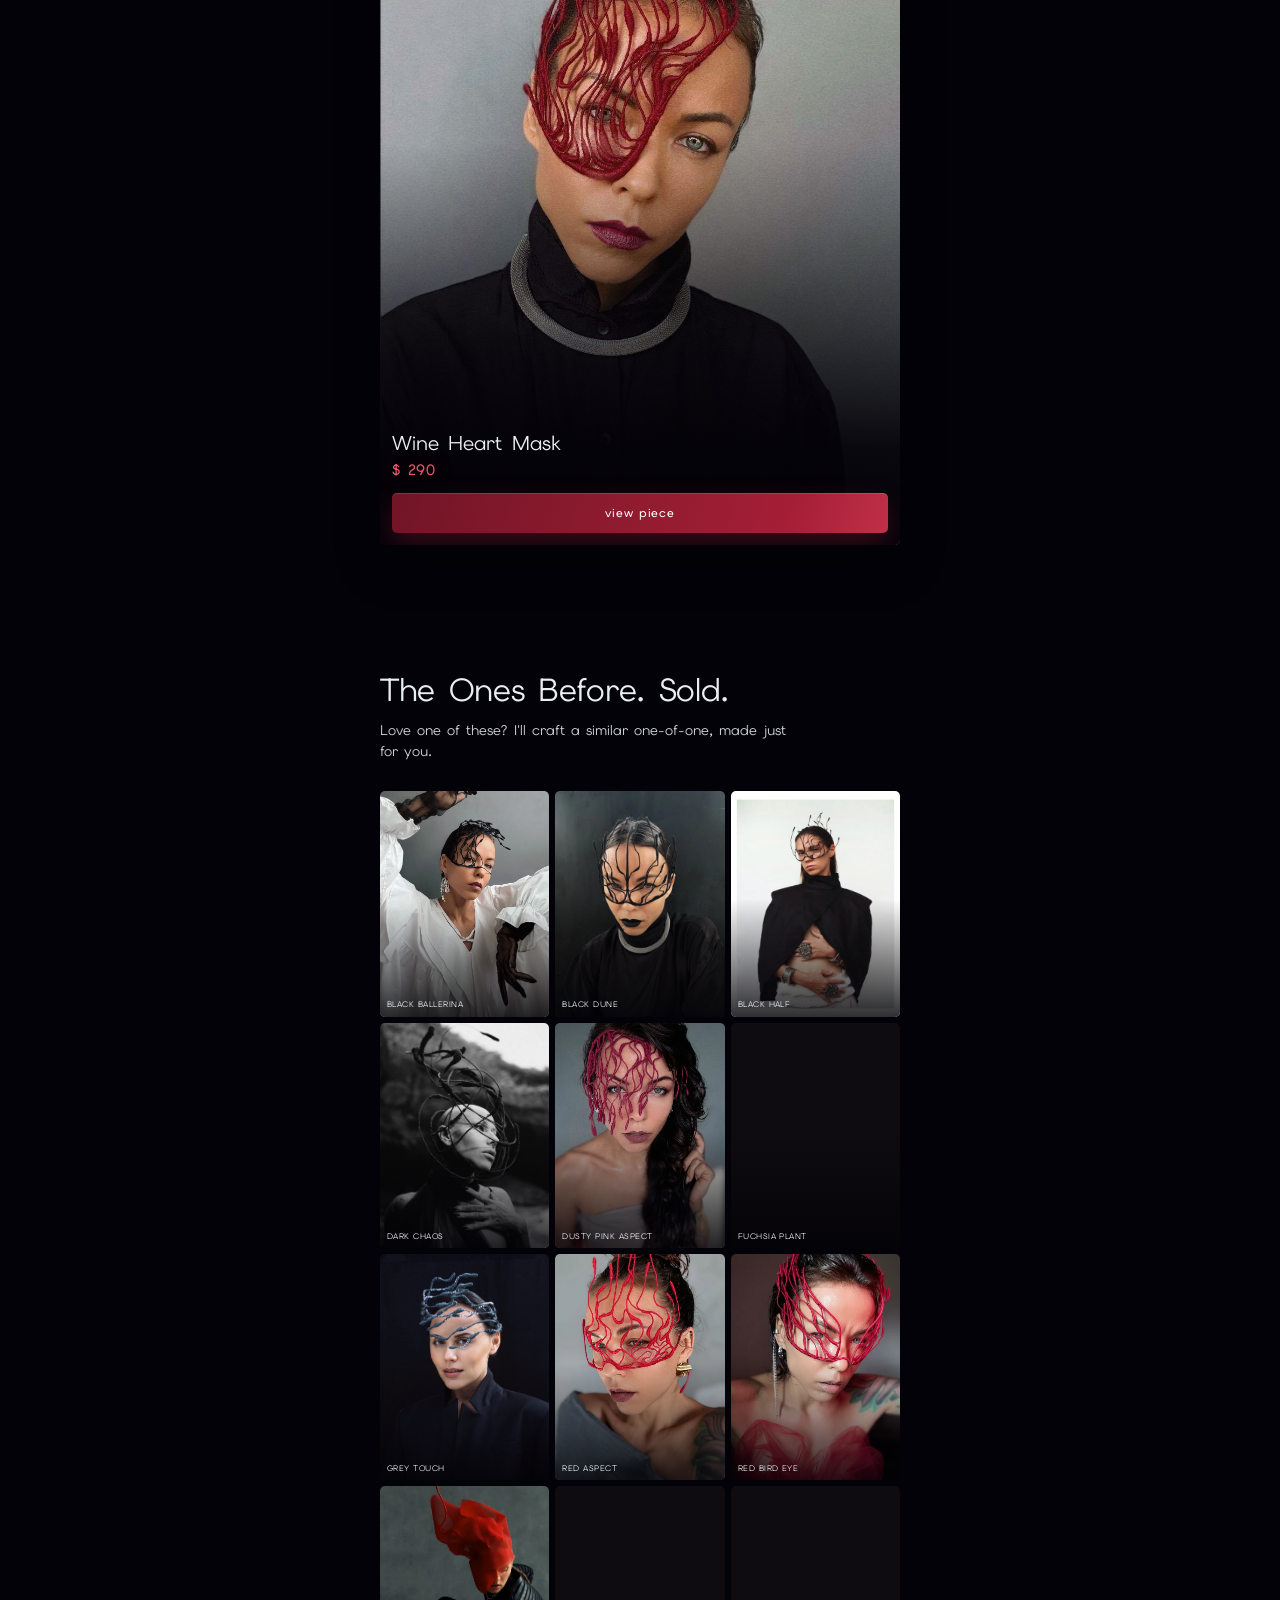
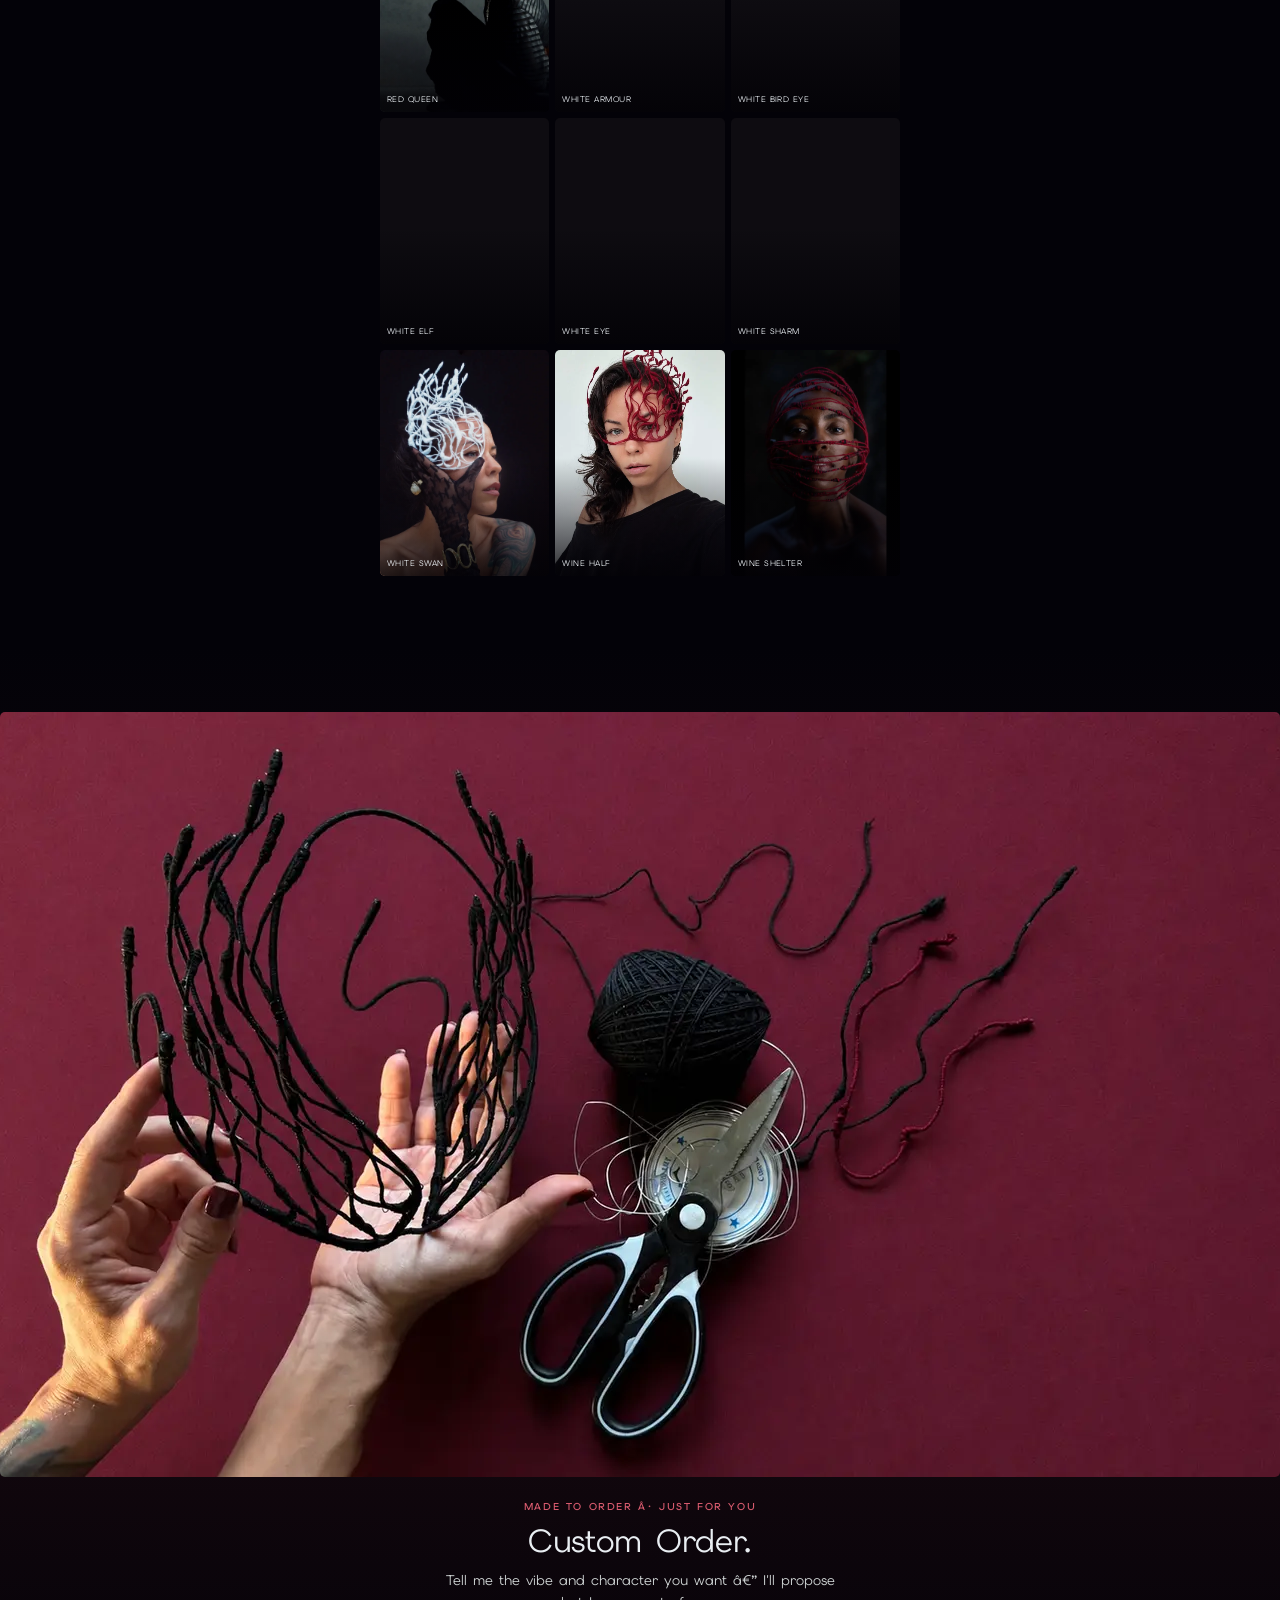
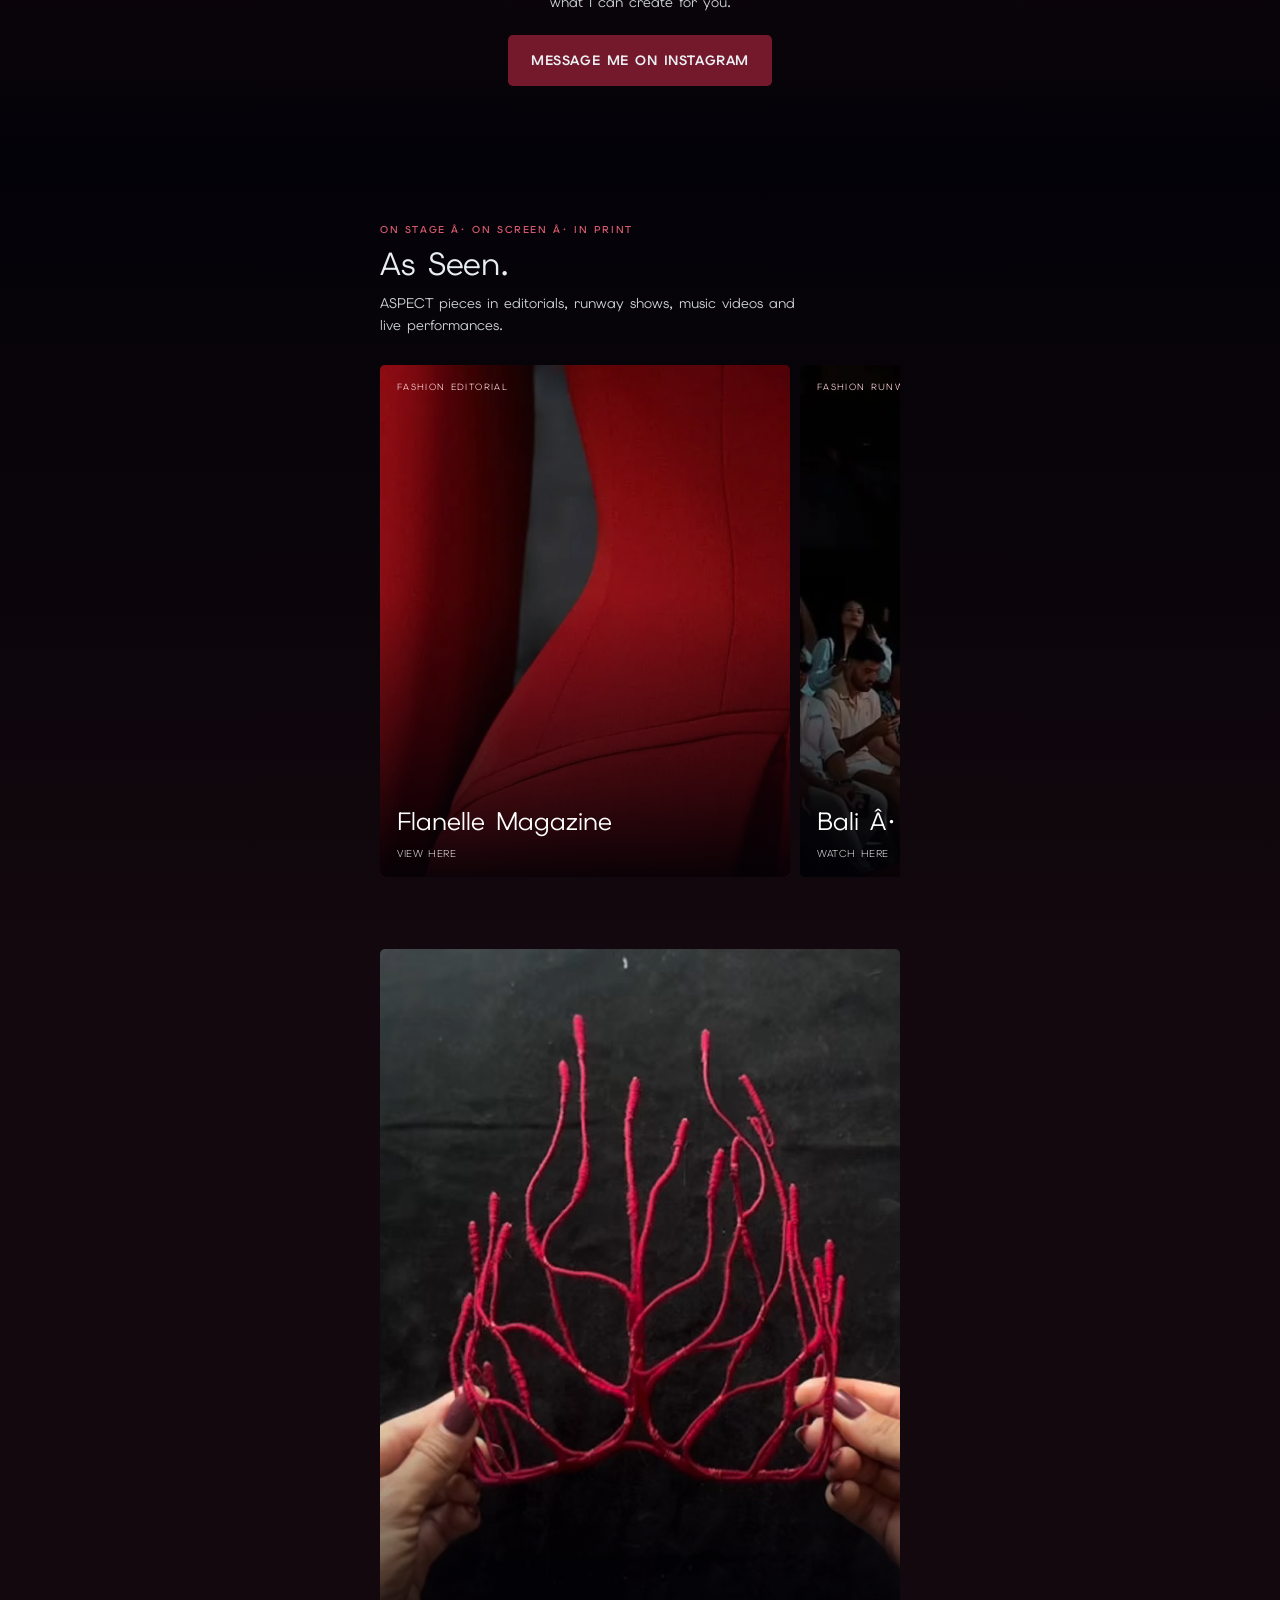
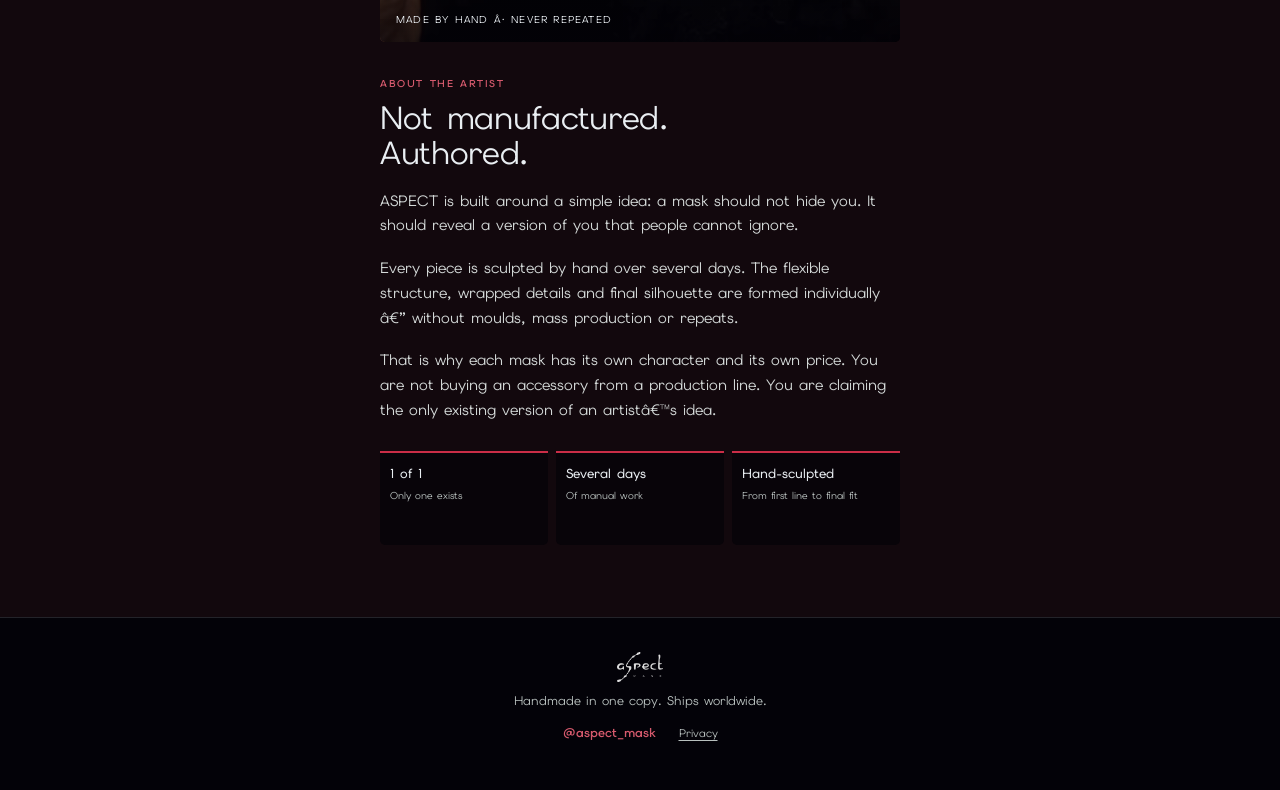
==== commit 2491fcf6: "Custom Order photo: full-bleed no-crop fix + tighter subheading" ====
--- a/index.html
+++ b/index.html
@@ -75,7 +75,7 @@
 <link rel="preconnect" href="https://fonts.googleapis.com" />
 <link rel="preconnect" href="https://fonts.gstatic.com" crossorigin />
 <link href="https://fonts.googleapis.com/css2?family=Elms+Sans:ital,wght@0,100..900;1,100..900&display=swap" rel="stylesheet" />
-<link rel="stylesheet" href="/css/style.css?v=20260820e" />
+<link rel="stylesheet" href="/css/style.css?v=20260821a" />
 <noscript><style>body.is-loading{overflow:auto}.site-loader{display:none!important}.site-header{opacity:1!important}</style></noscript>
 </head>
 <body class="is-loading">
@@ -149,11 +149,11 @@
 
 <!-- ============ CUSTOM ORDER ============ -->
 <section class="custom-order-section" aria-labelledby="custom-order-title">
-  <div class="wrap">
-    <img class="custom-order-photo" src="/assets/custom-order/aspect-custom-order-hand-crafting-mask.webp" alt="ASPECT mask being hand-sculpted from wire and thread" loading="lazy" width="1400" height="765" />
+  <img class="custom-order-photo" src="/assets/custom-order/aspect-custom-order-hand-crafting-mask.webp" alt="ASPECT mask being hand-sculpted from wire and thread" loading="lazy" width="1400" height="765" />
+  <div class="wrap">
     <p class="section-kicker">Made to order · just for you</p>
     <h2 class="section-title" id="custom-order-title">Custom Order.</h2>
-    <p class="section-intro">Tell me the vibe and the character you want to convey, and I'll propose what I can create for you.</p>
+    <p class="section-intro">Tell me the vibe and character you want — I'll propose what I can create for you.</p>
     <a class="btn btn-primary custom-order-btn" id="custom-order-ig-link" href="#" target="_blank" rel="noopener">Message me on Instagram</a>
   </div>
 </section>
--- a/css/style.css
+++ b/css/style.css
@@ -435,6 +435,10 @@
 }
 .custom-order-section .wrap { display: flex; flex-direction: column; align-items: center; }
 .custom-order-section .section-intro { text-align: center; }
+.custom-order-photo {
+  width: 100%; aspect-ratio: 1400 / 765; object-fit: cover;
+  border-radius: var(--radius); margin-bottom: 22px;
+}
 .custom-order-btn { margin-top: 22px; }
 .archive-grid {
   display: grid; grid-template-columns: repeat(3, minmax(0, 1fr)); gap: 6px;
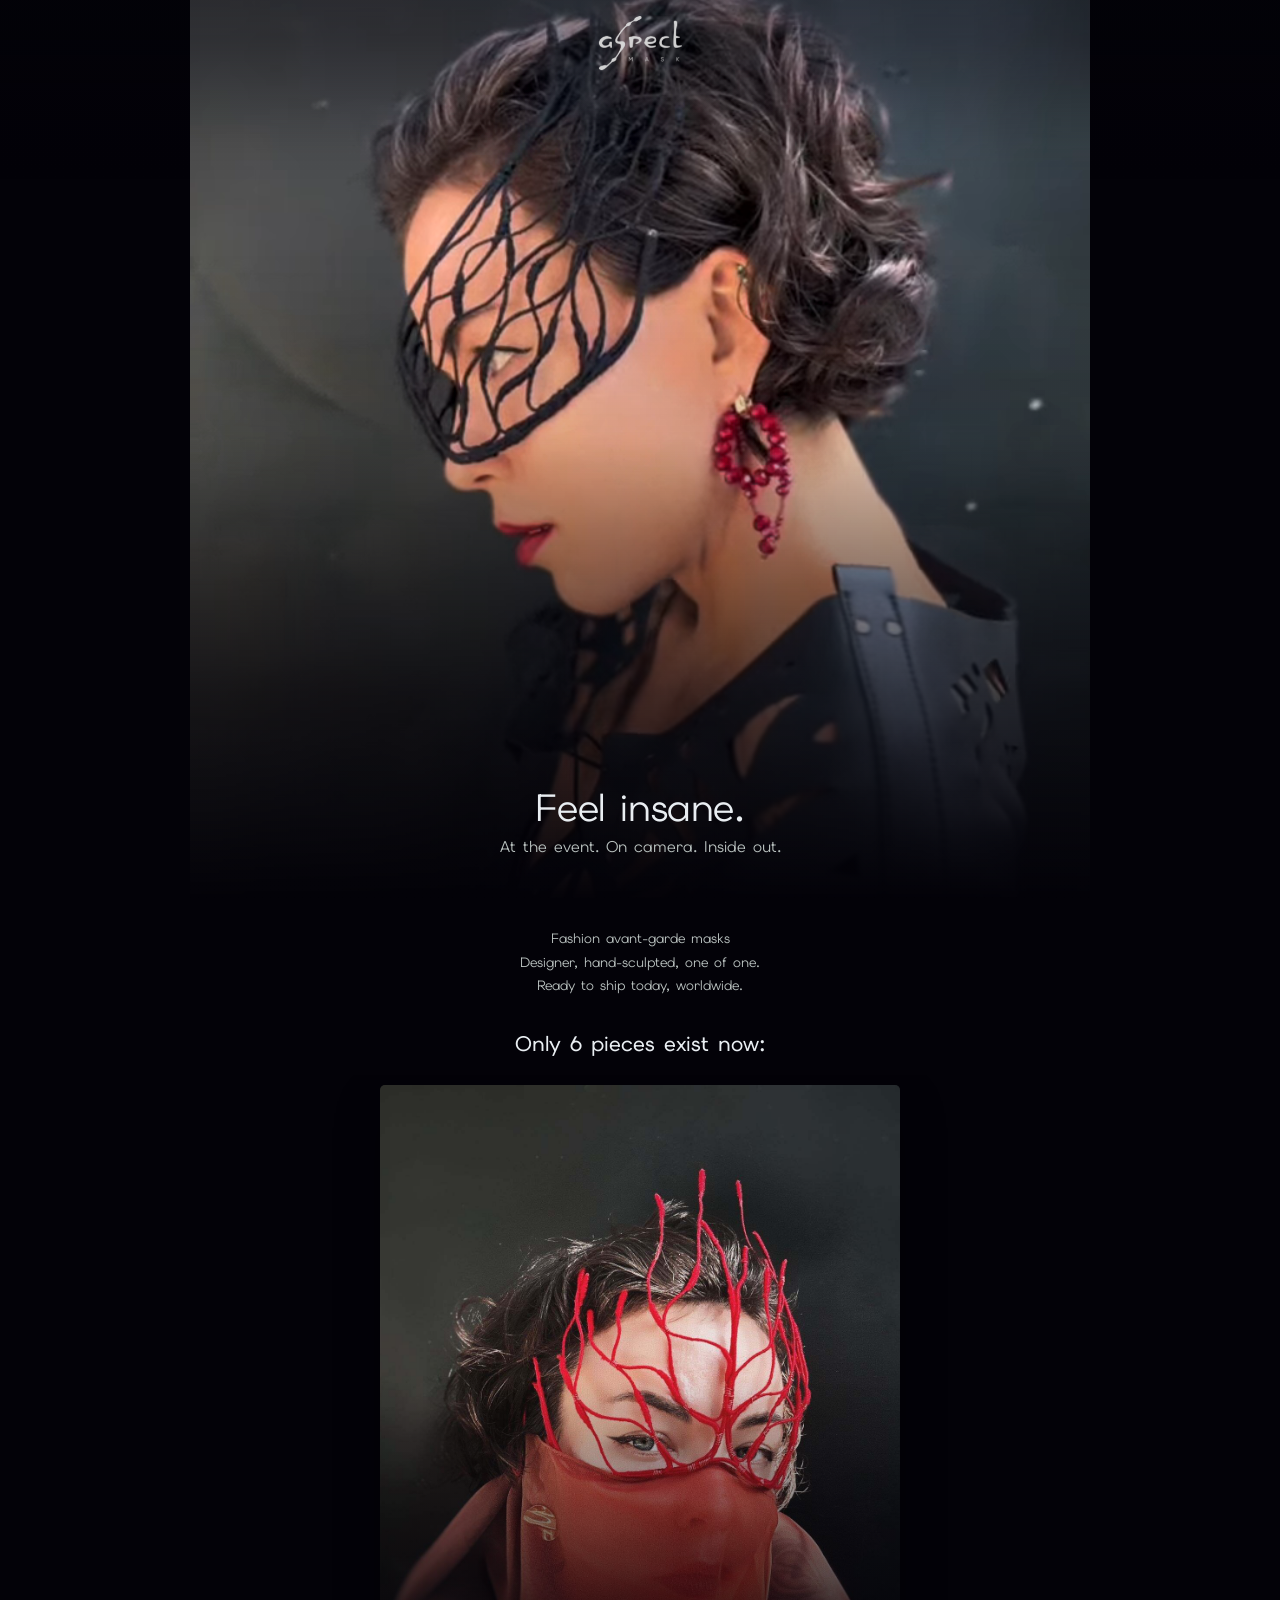
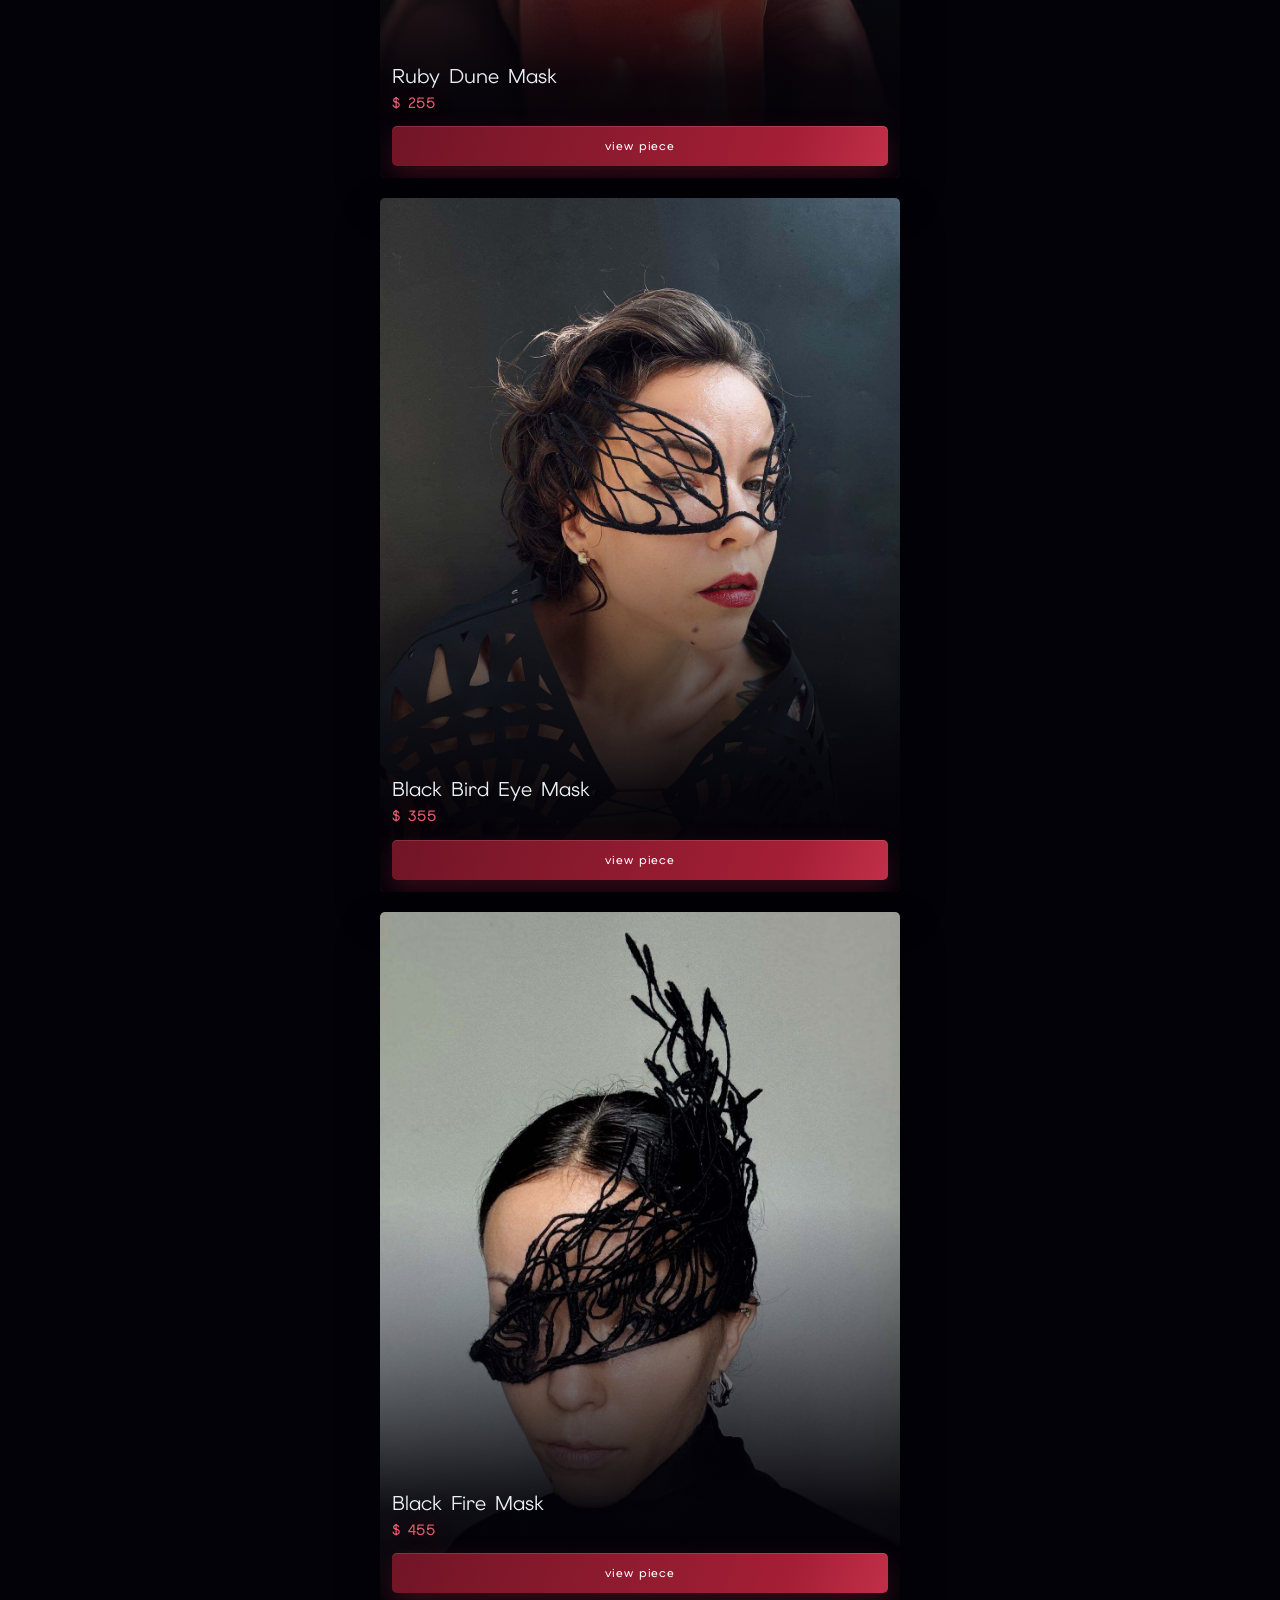
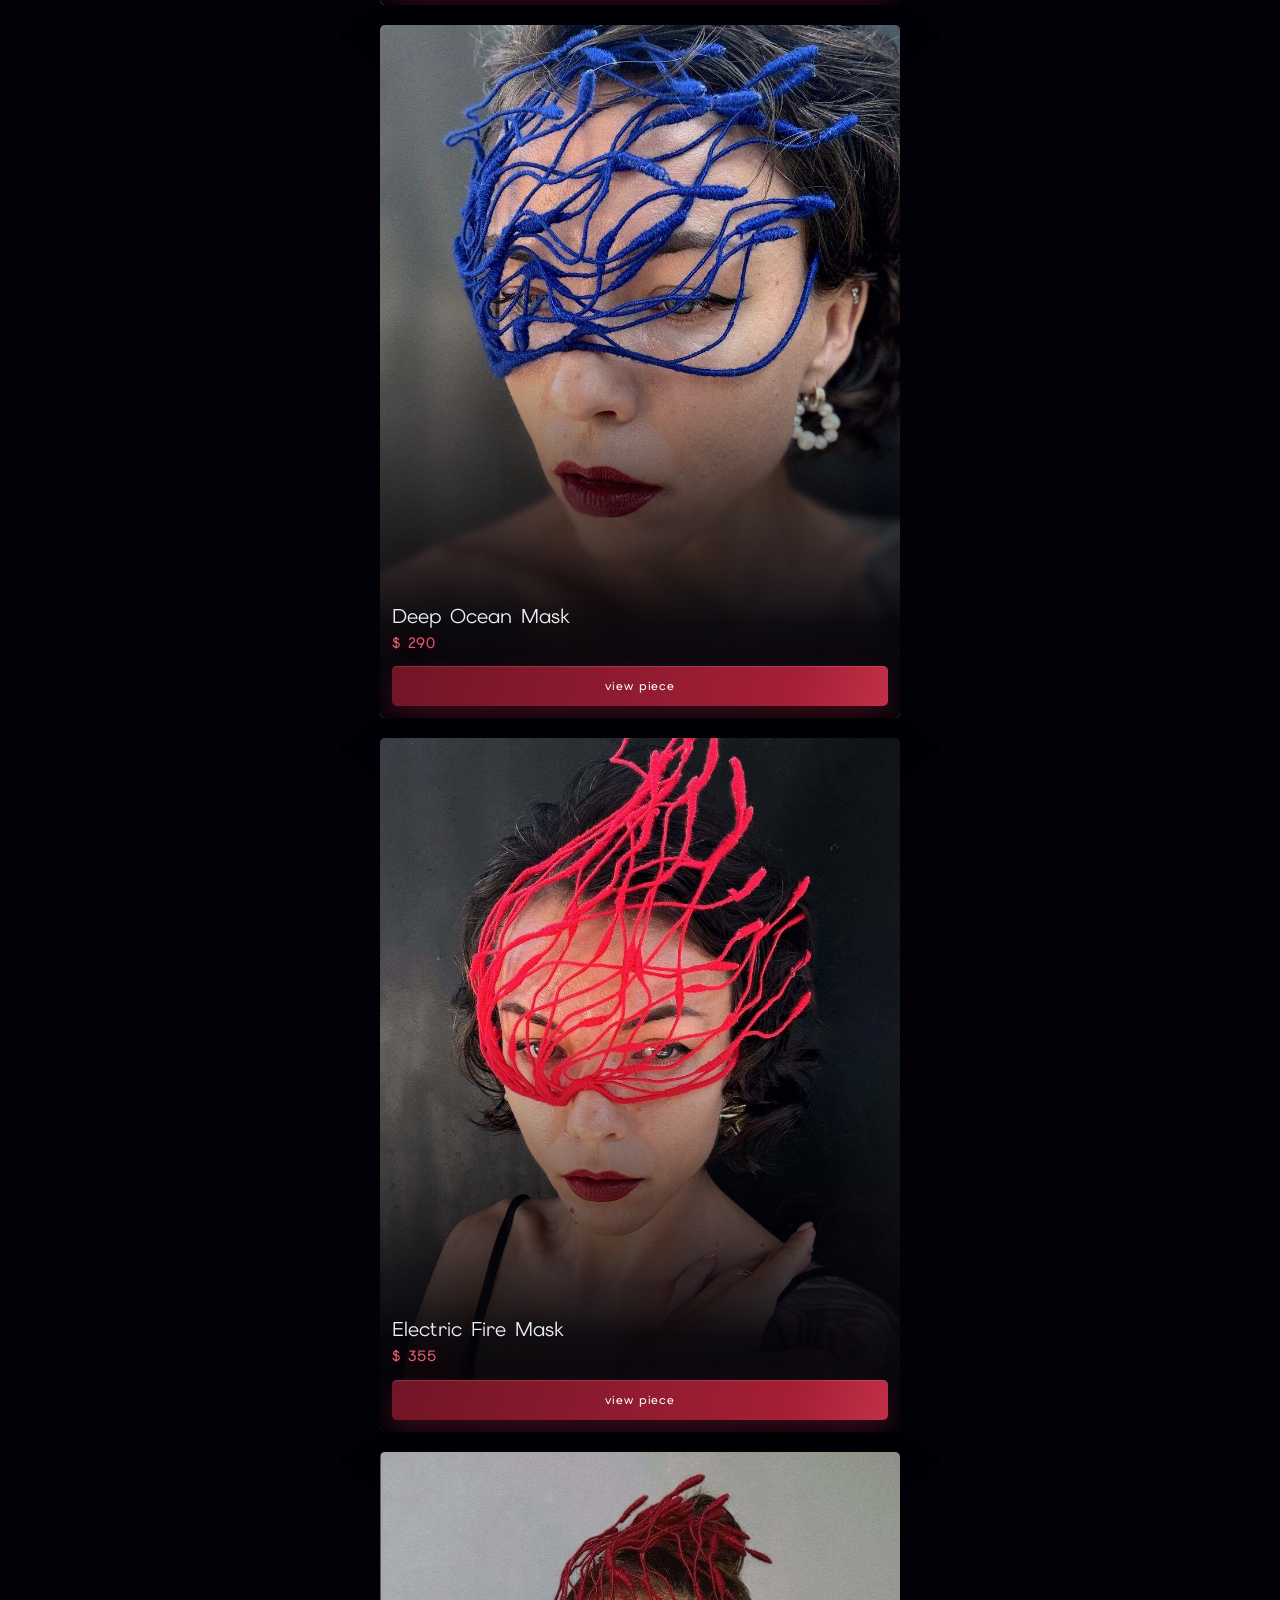
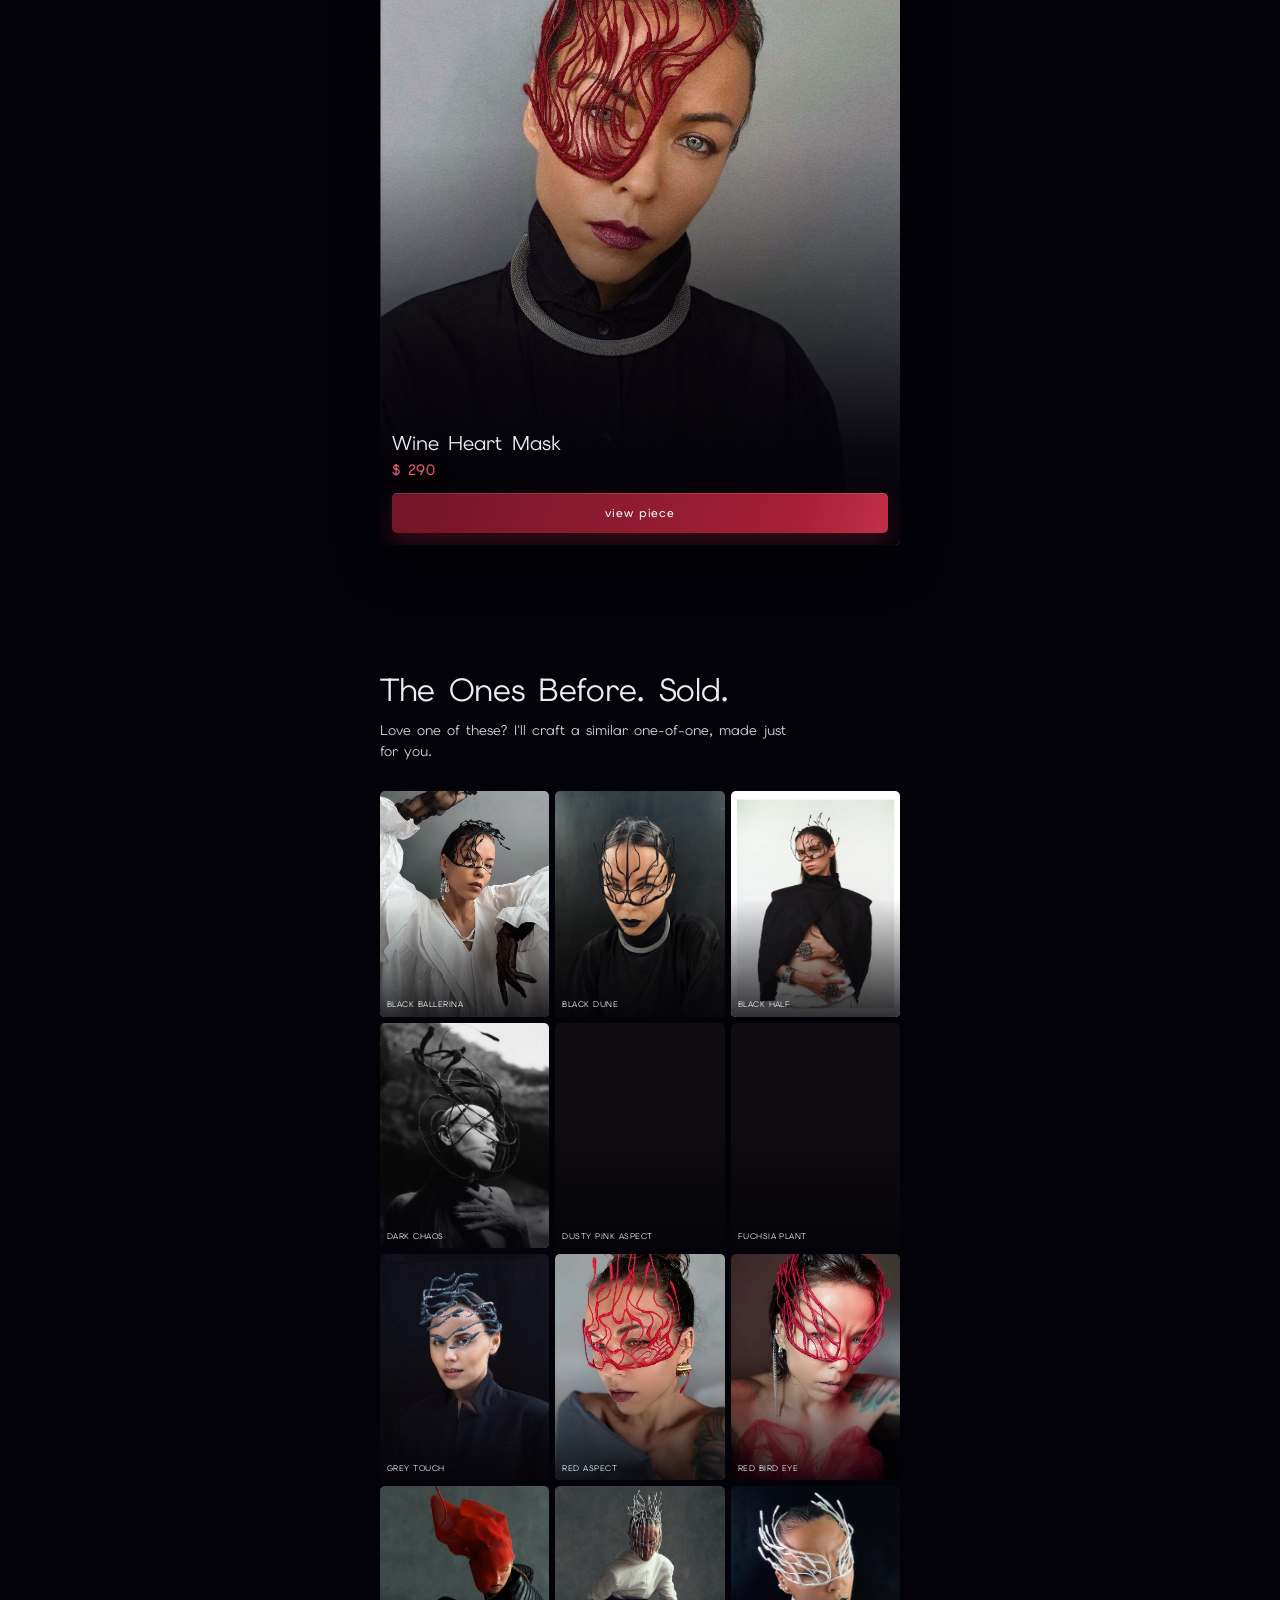
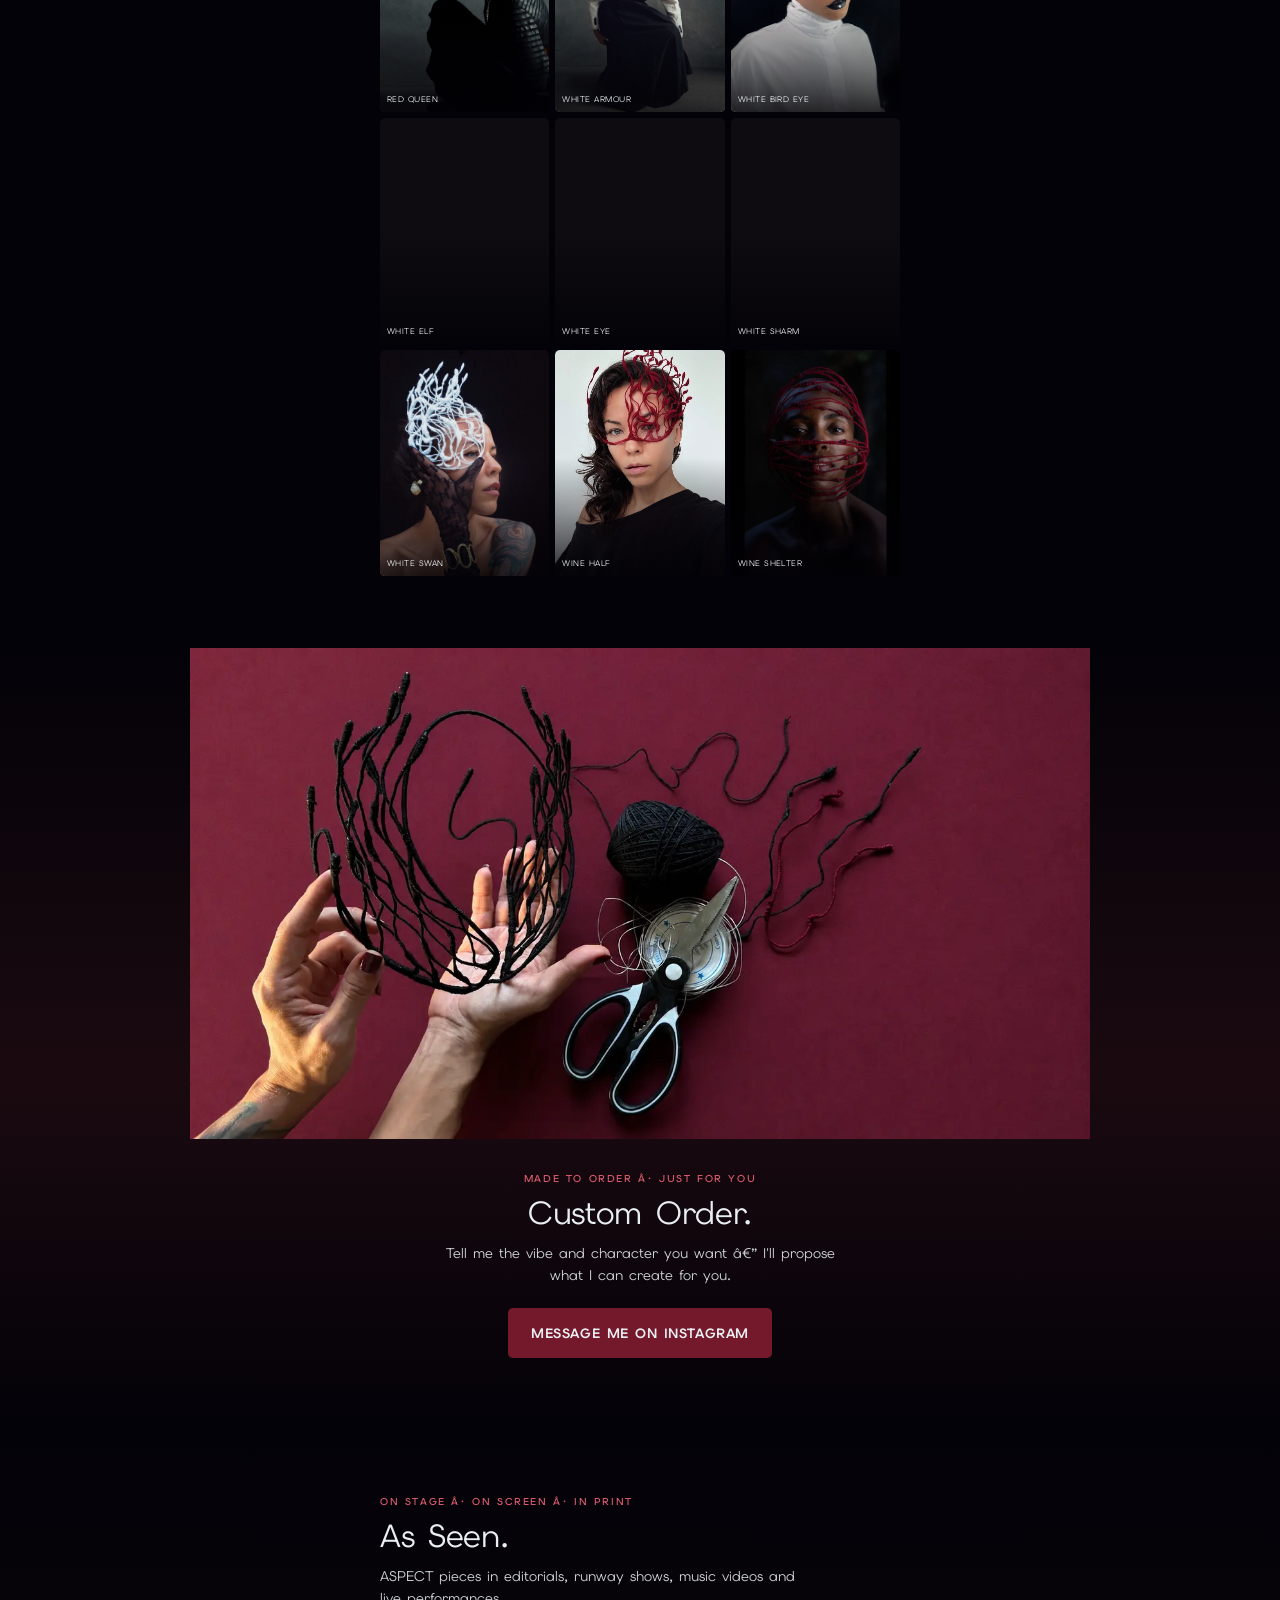
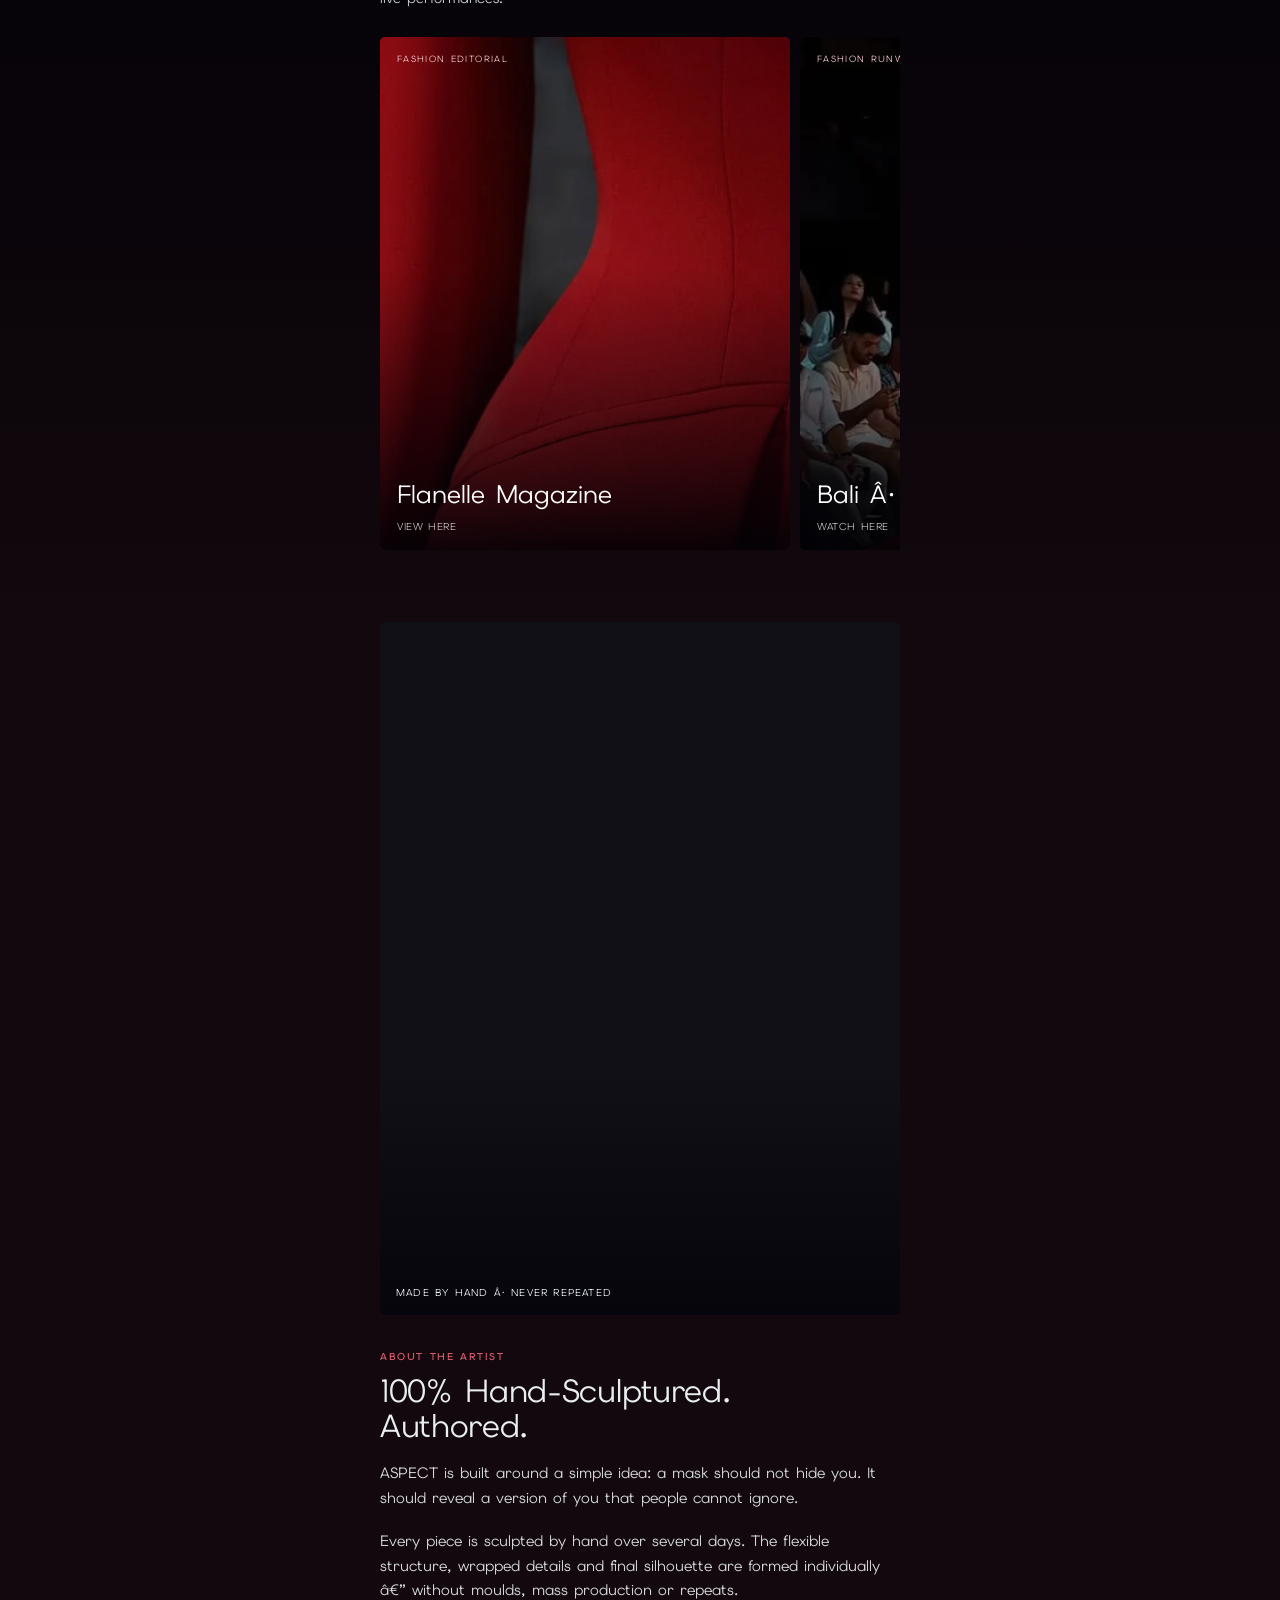
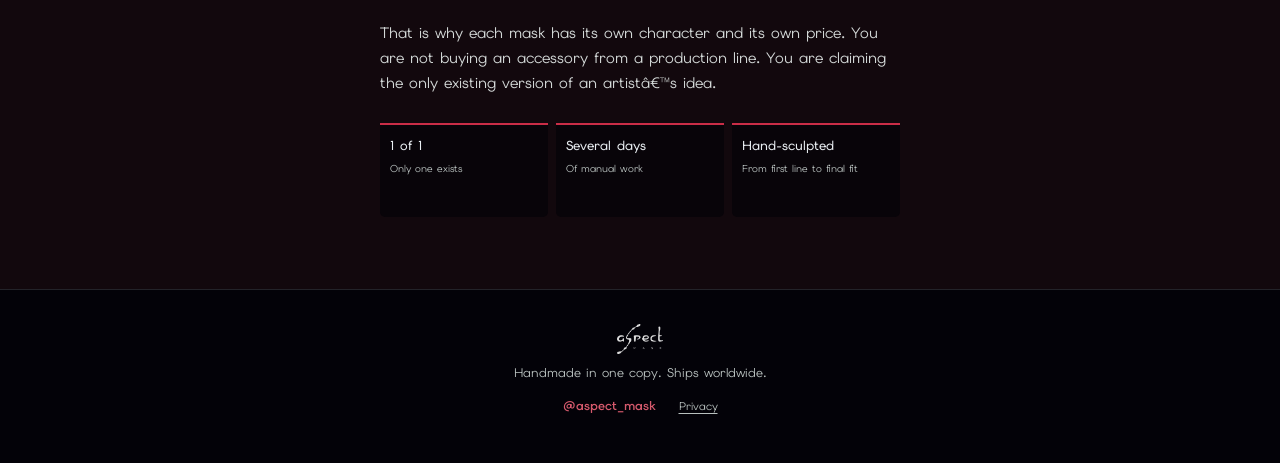
==== commit 42340239: "About the Artist: new heading (no negation) + new hand-sculpting video" ====
--- a/index.html
+++ b/index.html
@@ -186,16 +186,16 @@
   <div class="wrap">
     <div class="artist-media">
       <video id="artist-video" muted loop playsinline preload="none"
-        poster="/assets/products/ruby-dune/aspect-ruby-dune-red-fashion-mask-headpiece-handmade-proof.jpg"
+        poster="/assets/artist/aspect-about-artist-hand-sculpting-mask-poster.jpg"
         aria-label="ASPECT mask being shaped and shown by hand">
-        <source src="/assets/products/ruby-dune/aspect-ruby-dune-red-fashion-mask-headpiece-hands-on-video.webm" type="video/webm" />
-        <source src="/assets/products/ruby-dune/aspect-ruby-dune-red-fashion-mask-headpiece-hands-on-video.mp4" type="video/mp4" />
+        <source src="/assets/artist/aspect-about-artist-hand-sculpting-mask-video.webm" type="video/webm" />
+        <source src="/assets/artist/aspect-about-artist-hand-sculpting-mask-video.mp4" type="video/mp4" />
       </video>
       <span class="artist-media-label">Made by hand · Never repeated</span>
     </div>
     <div class="artist-copy">
       <p class="section-kicker">About the artist</p>
-      <h2 class="section-title" id="artist-title">Not manufactured.<br />Authored.</h2>
+      <h2 class="section-title" id="artist-title">100% Hand-Sculptured.<br />Authored.</h2>
       <p>ASPECT is built around a simple idea: a mask should not hide you. It should reveal a version of you that people cannot ignore.</p>
       <p>Every piece is sculpted by hand over several days. The flexible structure, wrapped details and final silhouette are formed individually — without moulds, mass production or repeats.</p>
       <p>That is why each mask has its own character and its own price. You are not buying an accessory from a production line. You are claiming the only existing version of an artist’s idea.</p>
--- a/css/style.css
+++ b/css/style.css
@@ -430,15 +430,18 @@
 .section-intro { max-width: 420px; margin-top: 12px; color: #cbd0d0; font-size: 14px; line-height: 1.55; }
 .archive-section { padding: 68px 0 72px; background: #030208; }
 .custom-order-section {
-  padding: 64px 0 68px; text-align: center;
+  padding: 0 0 68px; text-align: center;
   background: linear-gradient(180deg, #030208, #1a0a10 55%, #030208);
 }
-.custom-order-section .wrap { display: flex; flex-direction: column; align-items: center; }
+.custom-order-section .wrap { display: flex; flex-direction: column; align-items: center; padding-top: 32px; }
 .custom-order-section .section-intro { text-align: center; }
-.custom-order-photo {
-  width: 100%; aspect-ratio: 1400 / 765; object-fit: cover;
-  border-radius: var(--radius); margin-bottom: 22px;
-}
+/* Full-bleed edge-to-edge — sits outside .wrap so it isn't capped by the
+   560px content column, matching the hero photo banner treatment. Plain
+   width:100%/height:auto (no aspect-ratio/object-fit) so the real 1400x765
+   horizontal frame always shows in full, never cropped, at whatever height
+   its width naturally works out to. Capped at 900px on wide desktop so it
+   doesn't balloon in height, same cap as .hero-photo-banner. */
+.custom-order-photo { display: block; width: 100%; max-width: 900px; height: auto; margin: 0 auto; }
 .custom-order-btn { margin-top: 22px; }
 .archive-grid {
   display: grid; grid-template-columns: repeat(3, minmax(0, 1fr)); gap: 6px;
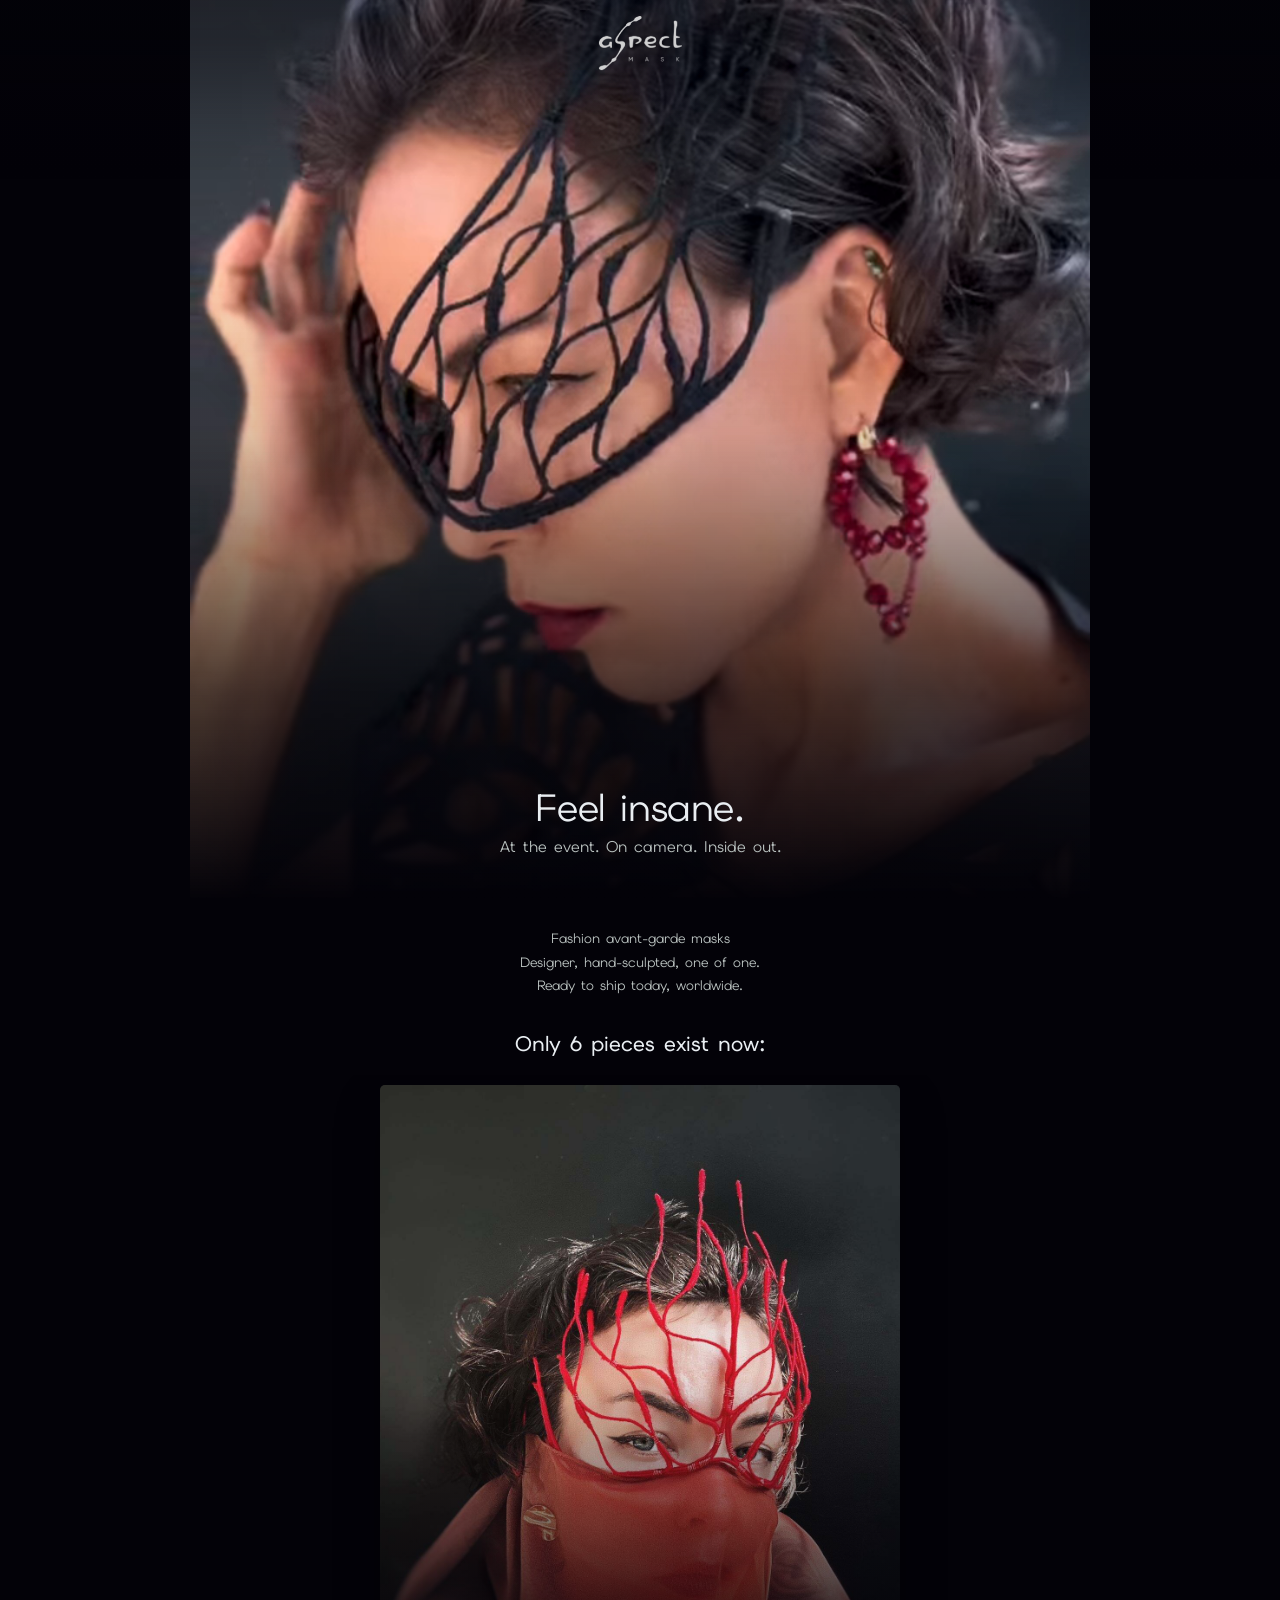
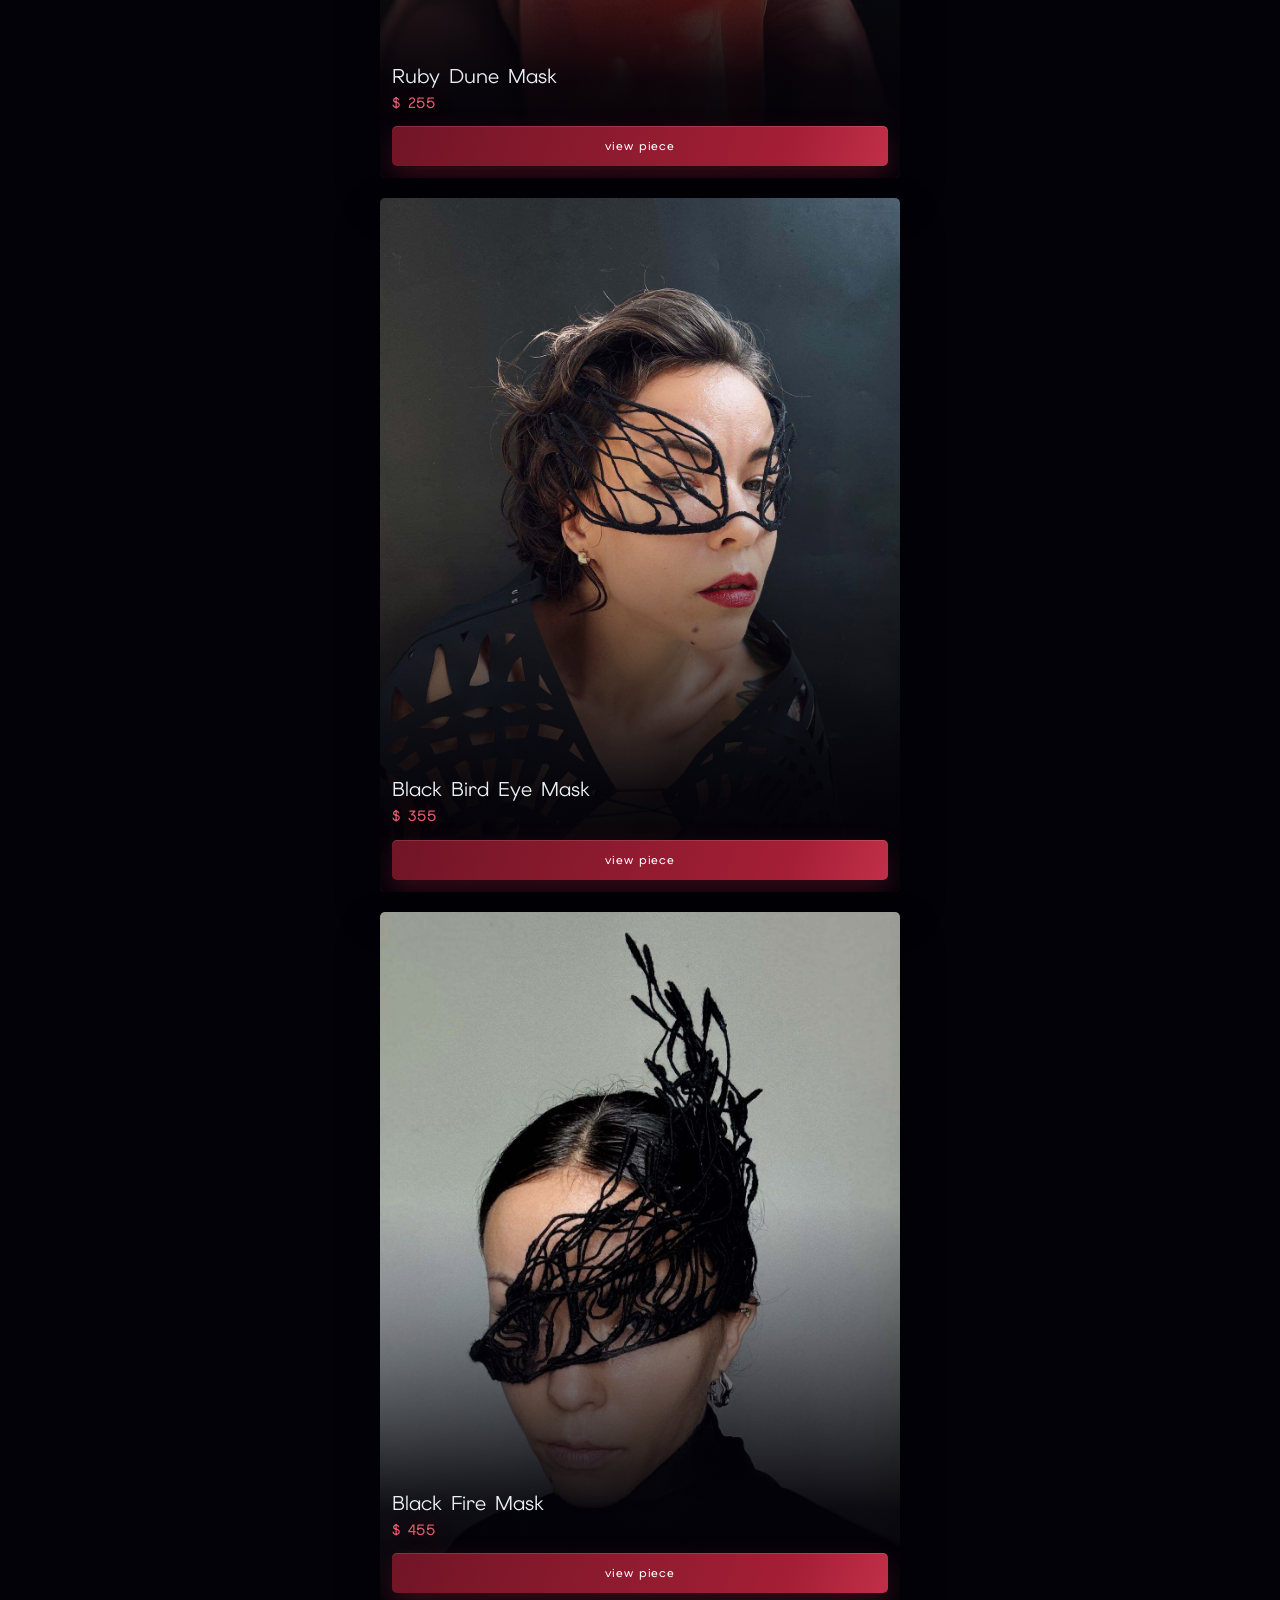
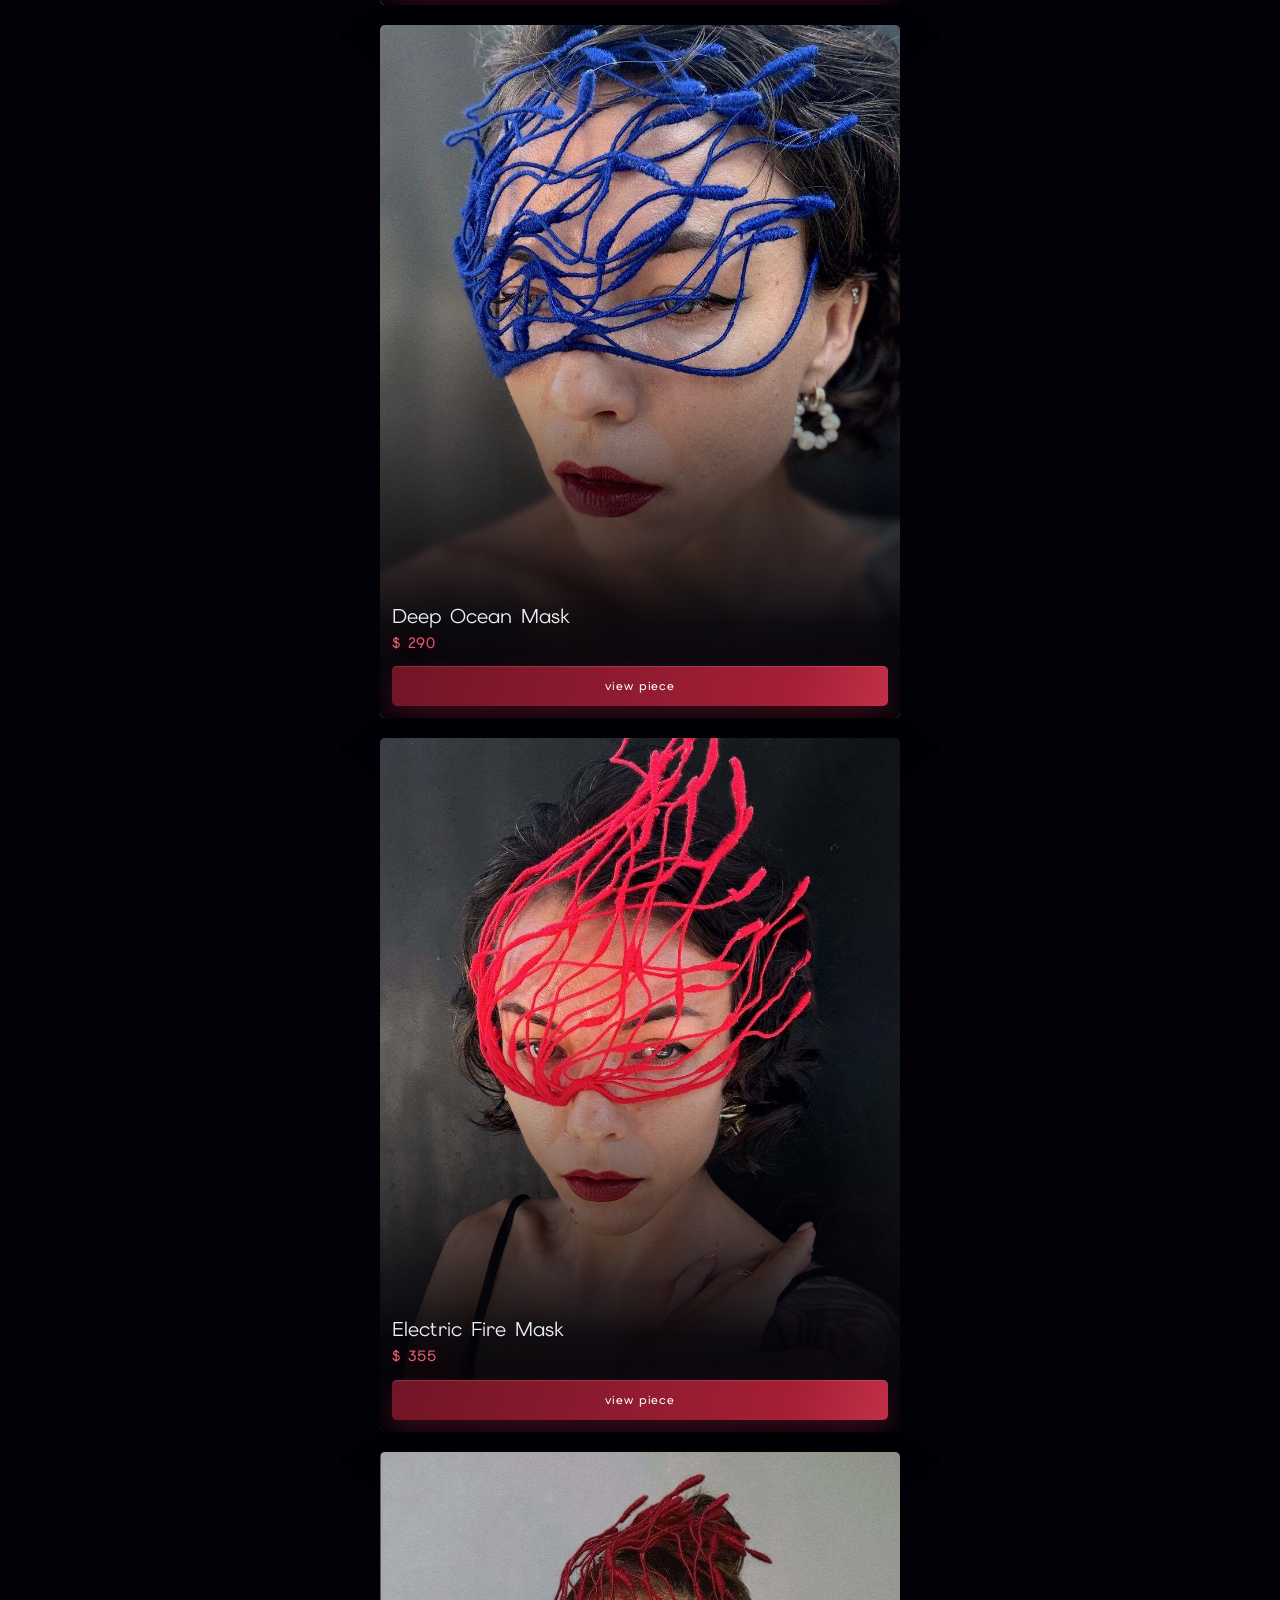
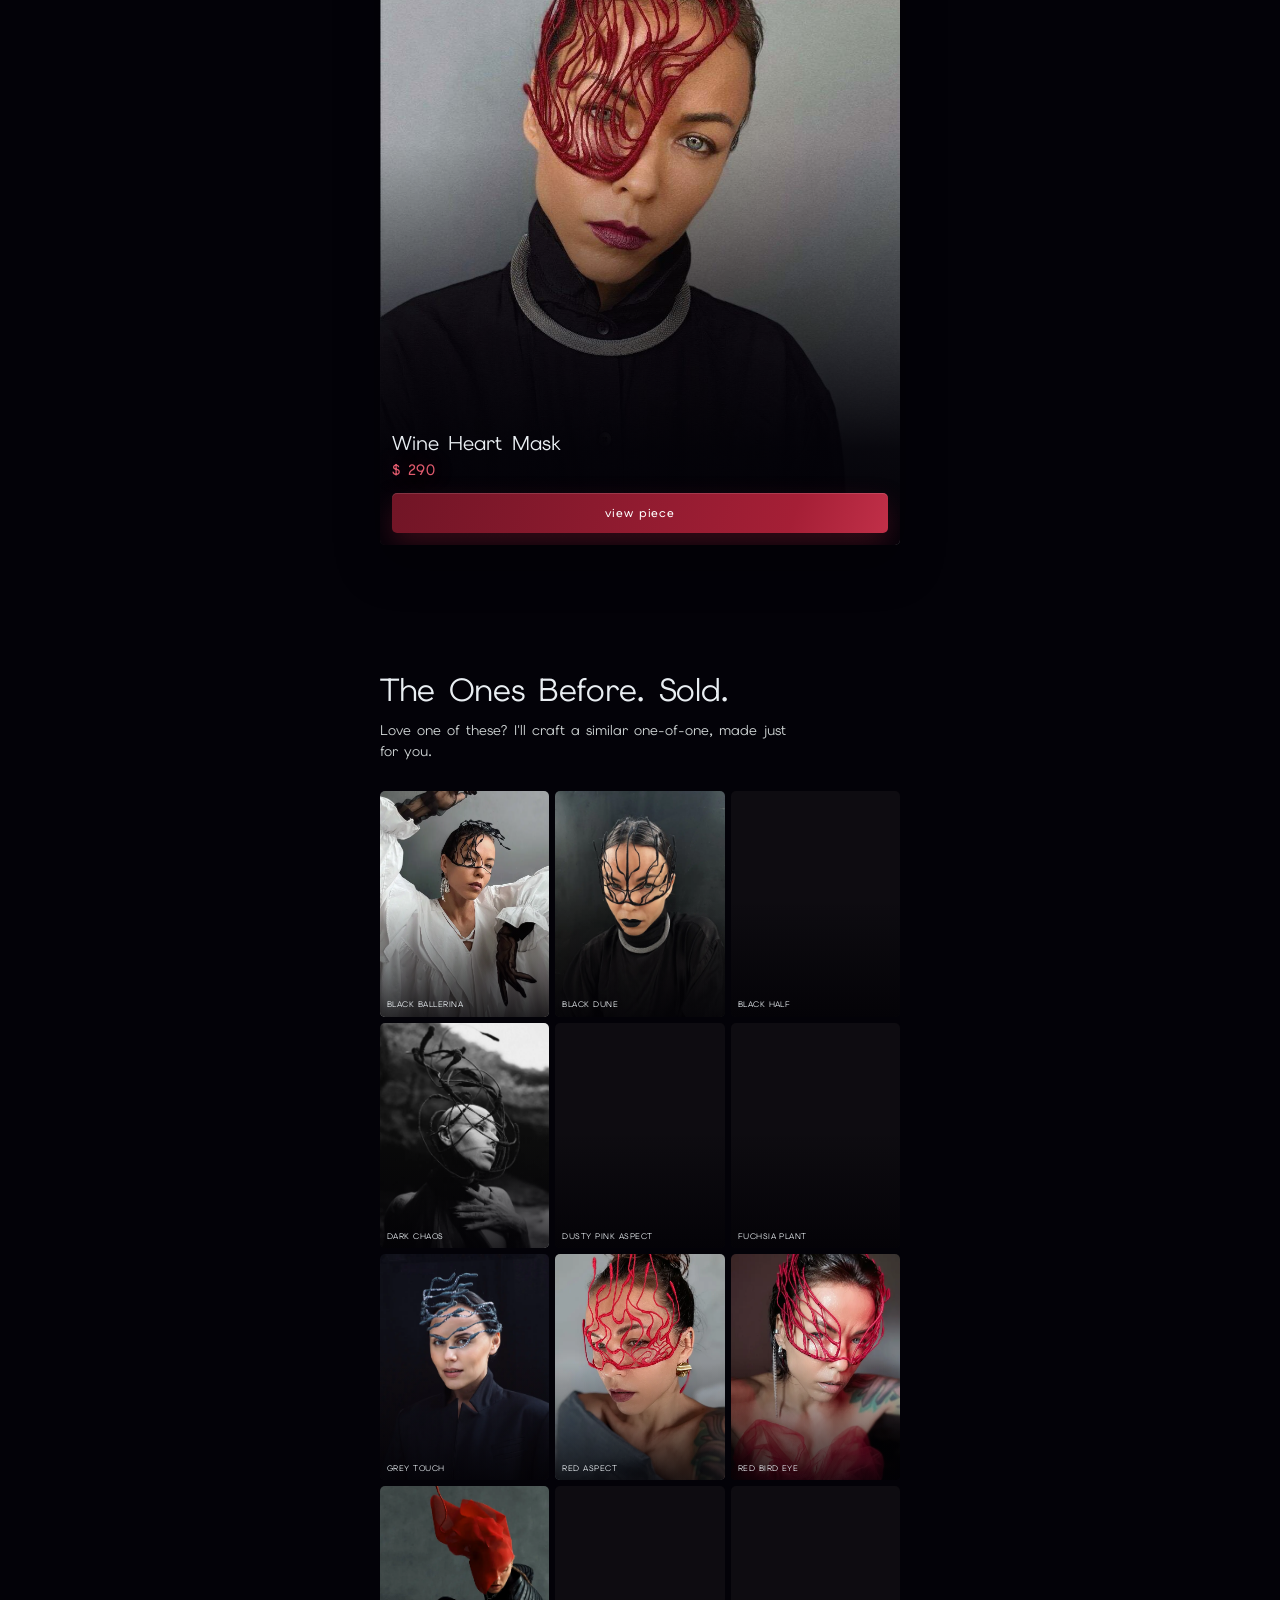
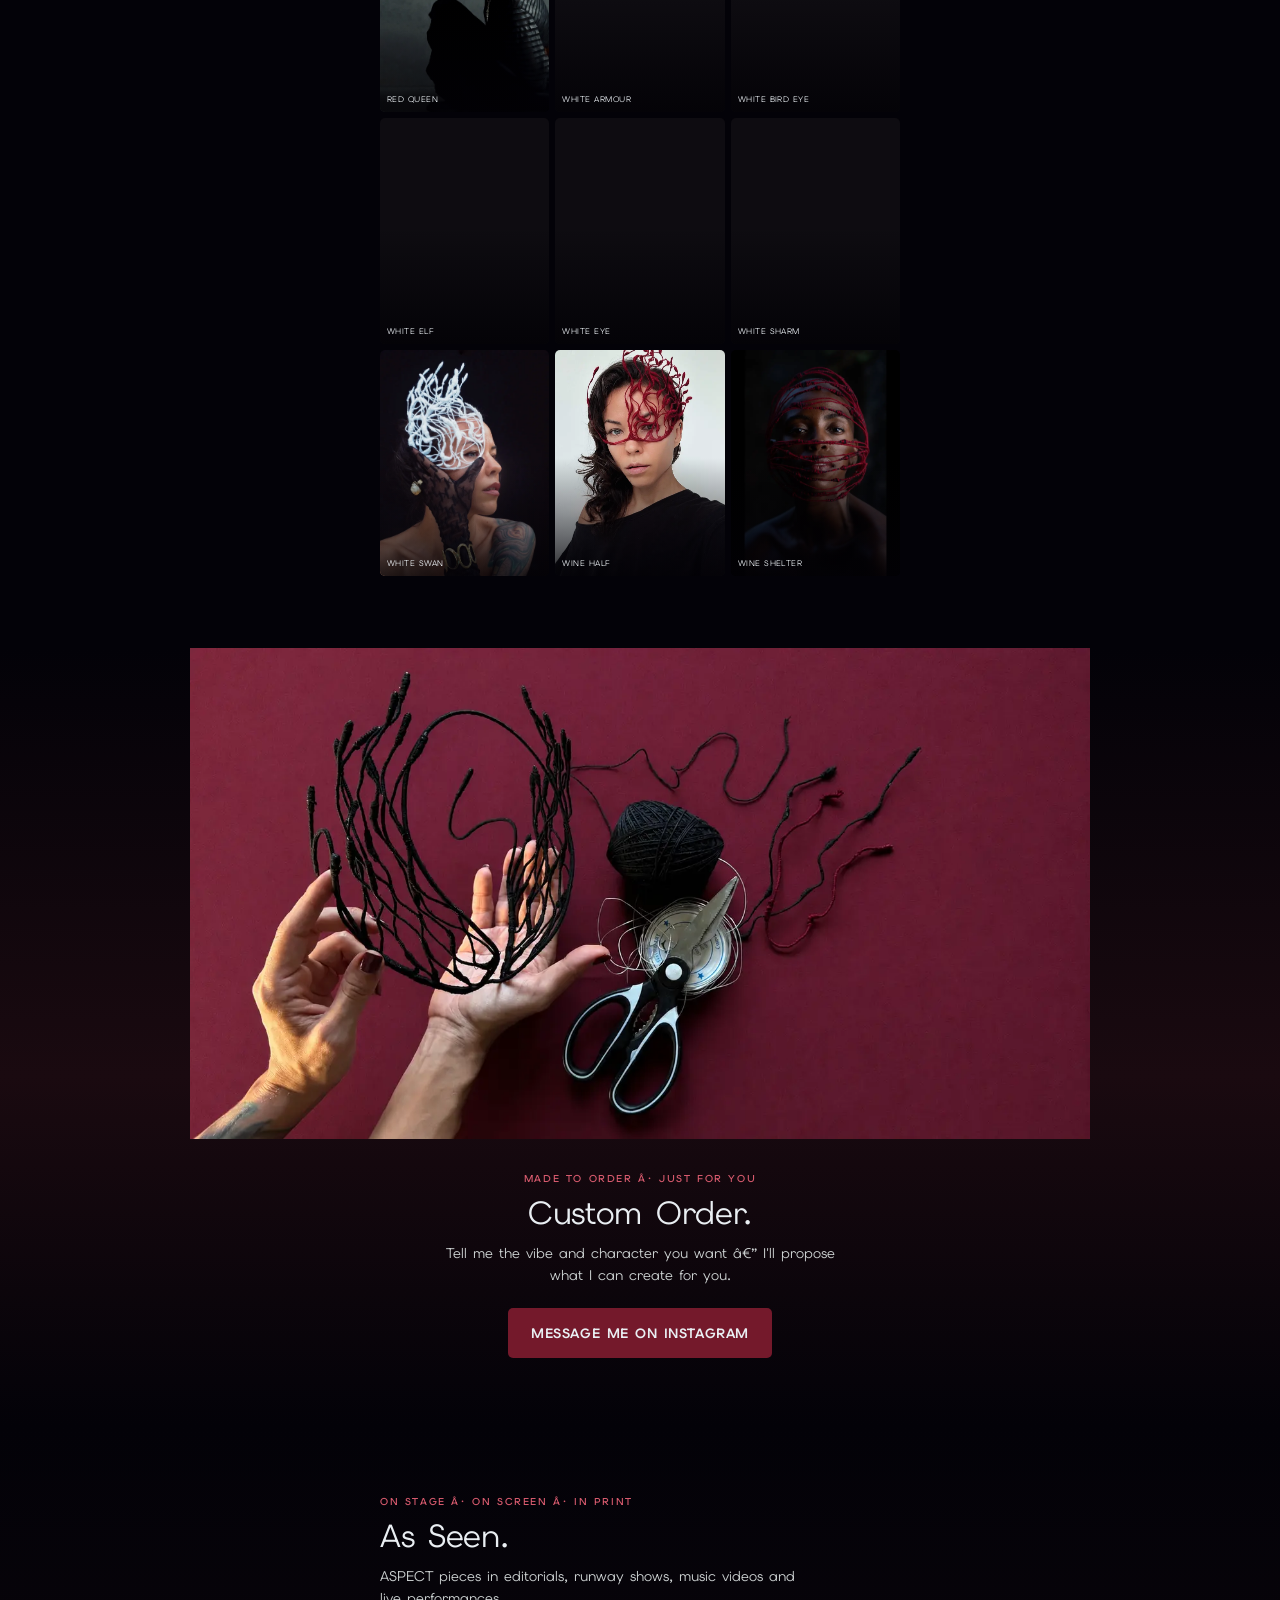
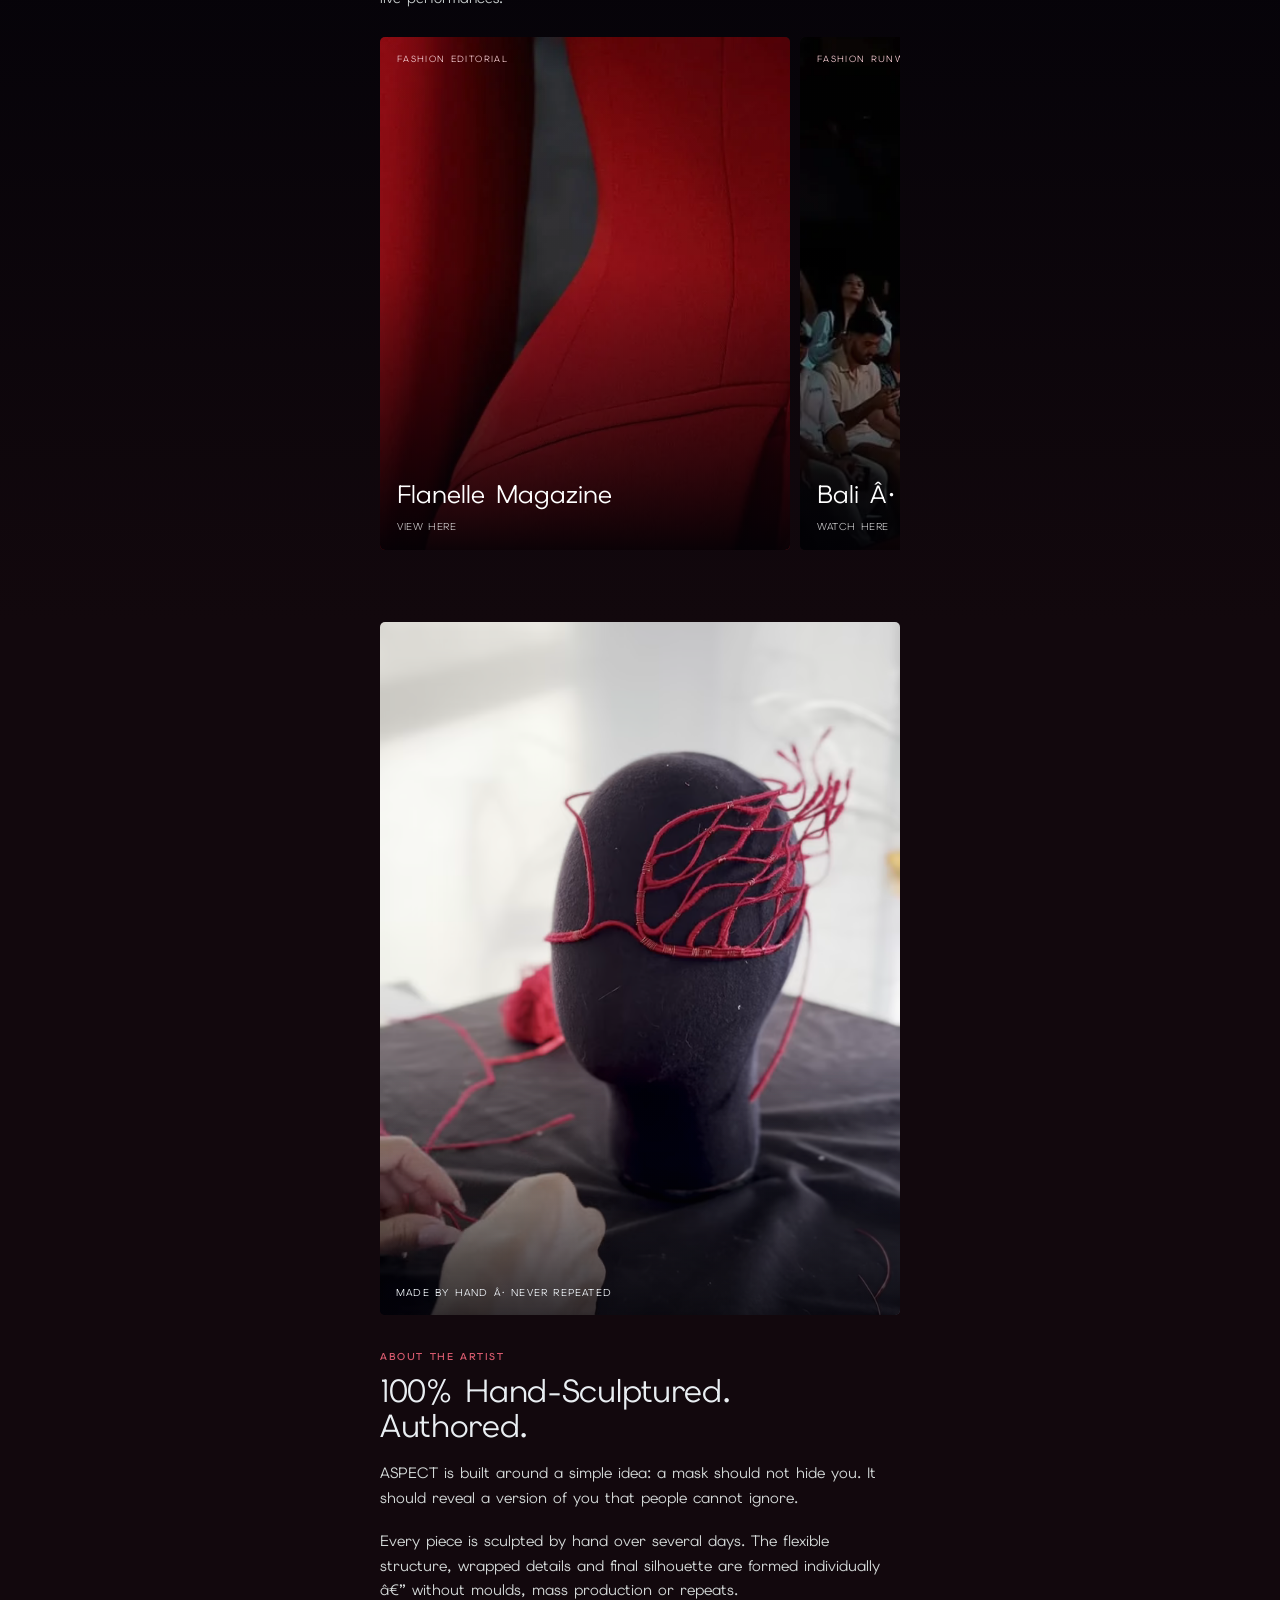
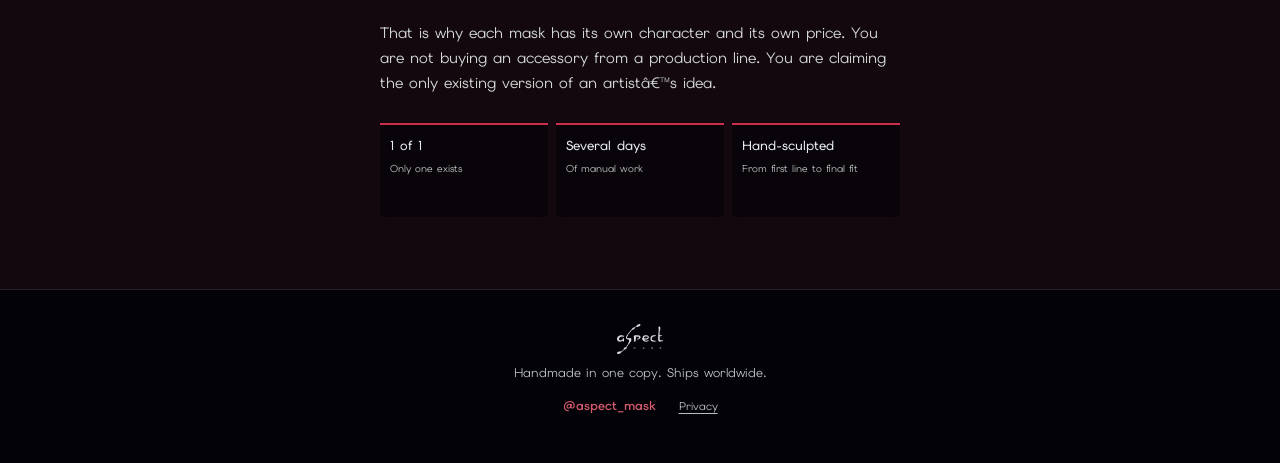
==== commit ec2077dd: "Sold archive: swap fuchsia plant photo for Black cat" ====
--- a/index.html
+++ b/index.html
@@ -322,7 +322,7 @@
      change so visitors always get the current file instead of waiting out the CDN cache -->
 <script src="/js/config.js?v=20260817a"></script>
 <script src="/js/products.js?v=20260817a"></script>
-<script src="/js/archive-data.js?v=20260820a"></script>
+<script src="/js/archive-data.js?v=20260822a"></script>
 <script src="/js/app.js?v=20260820d"></script>
 </body>
 </html>
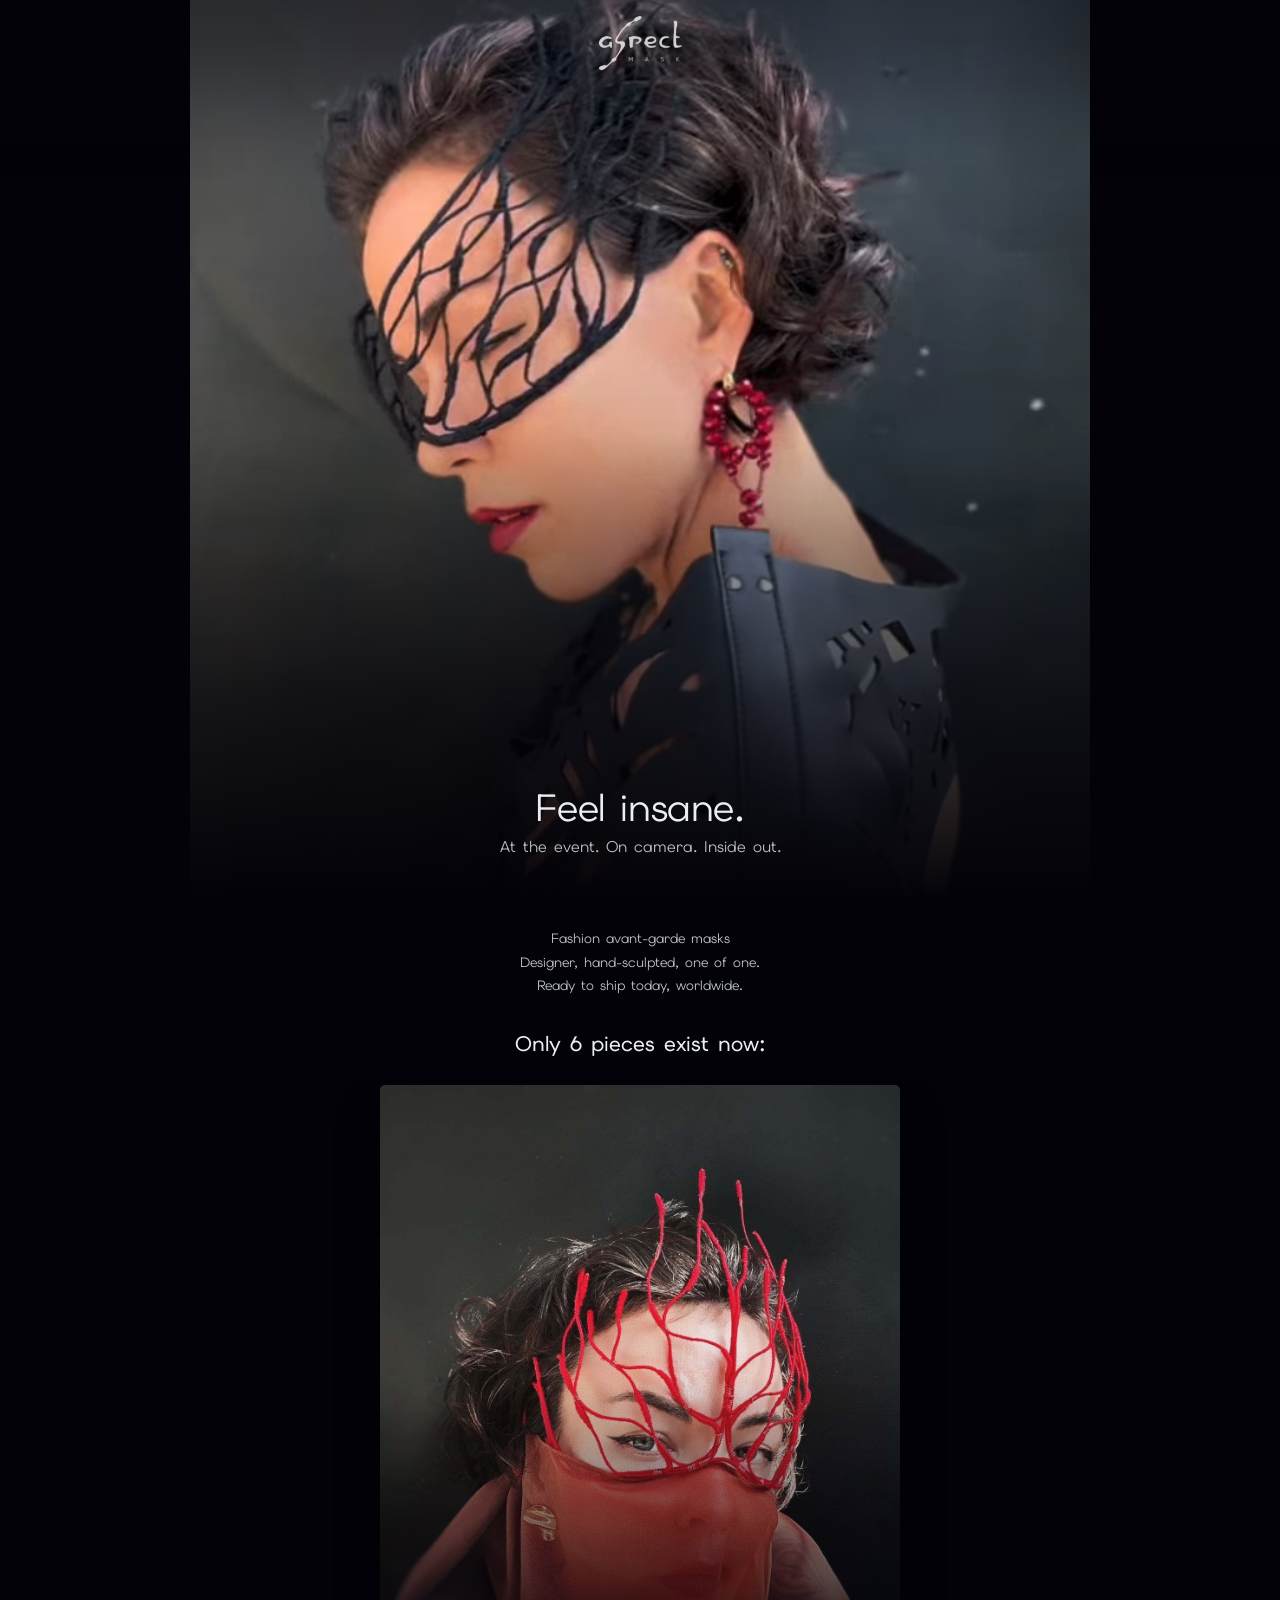
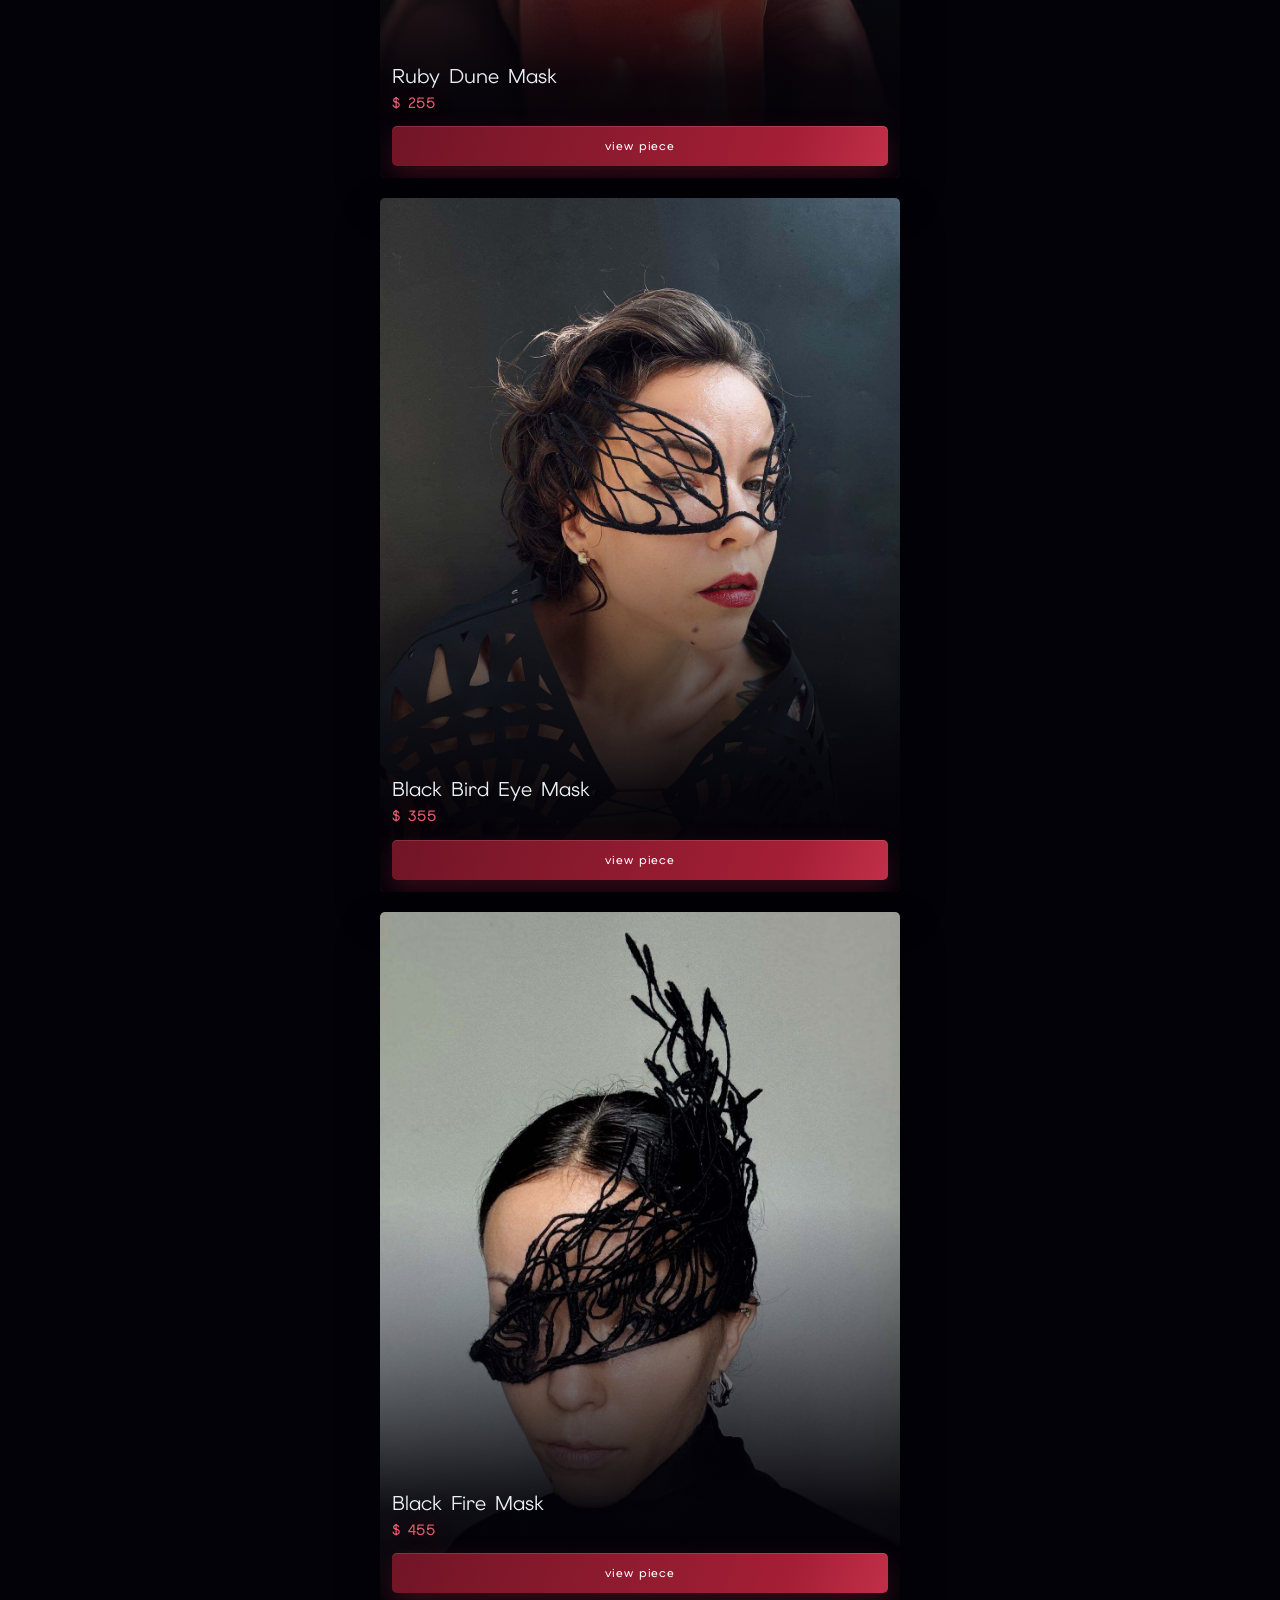
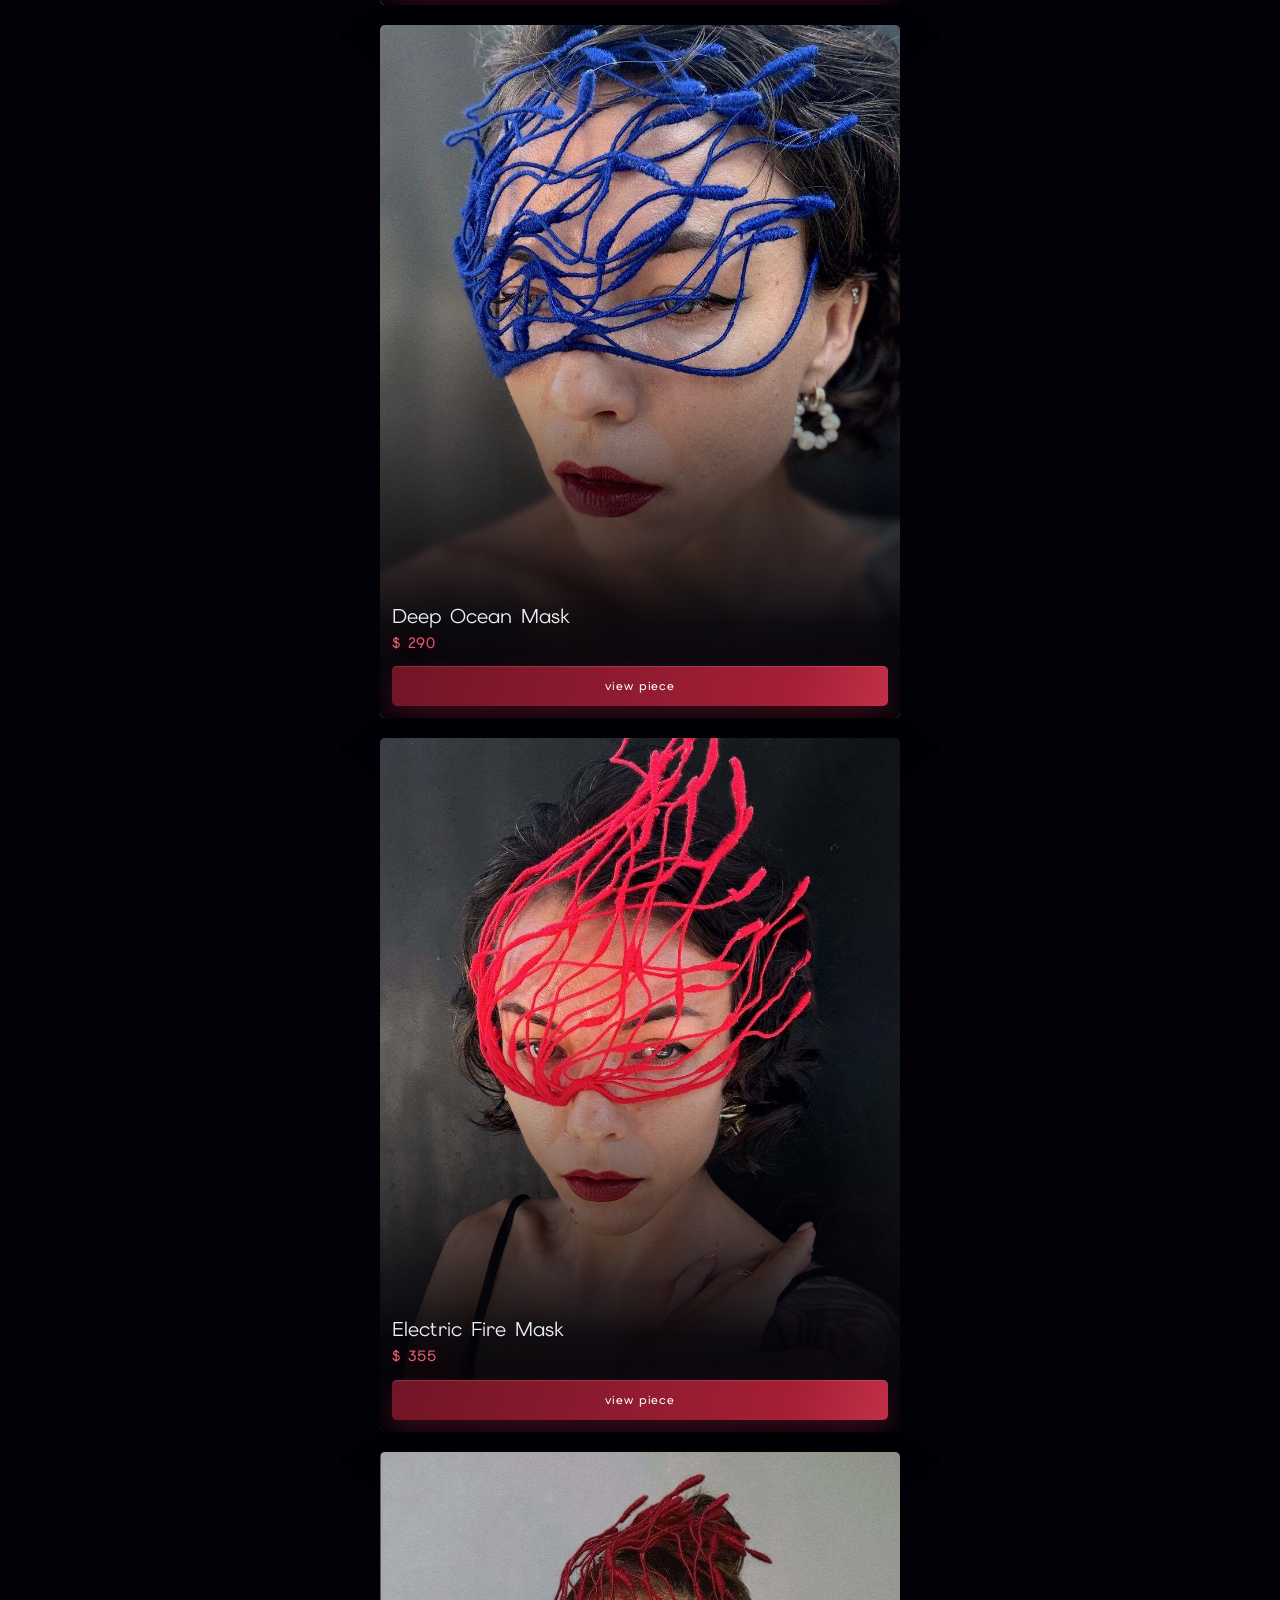
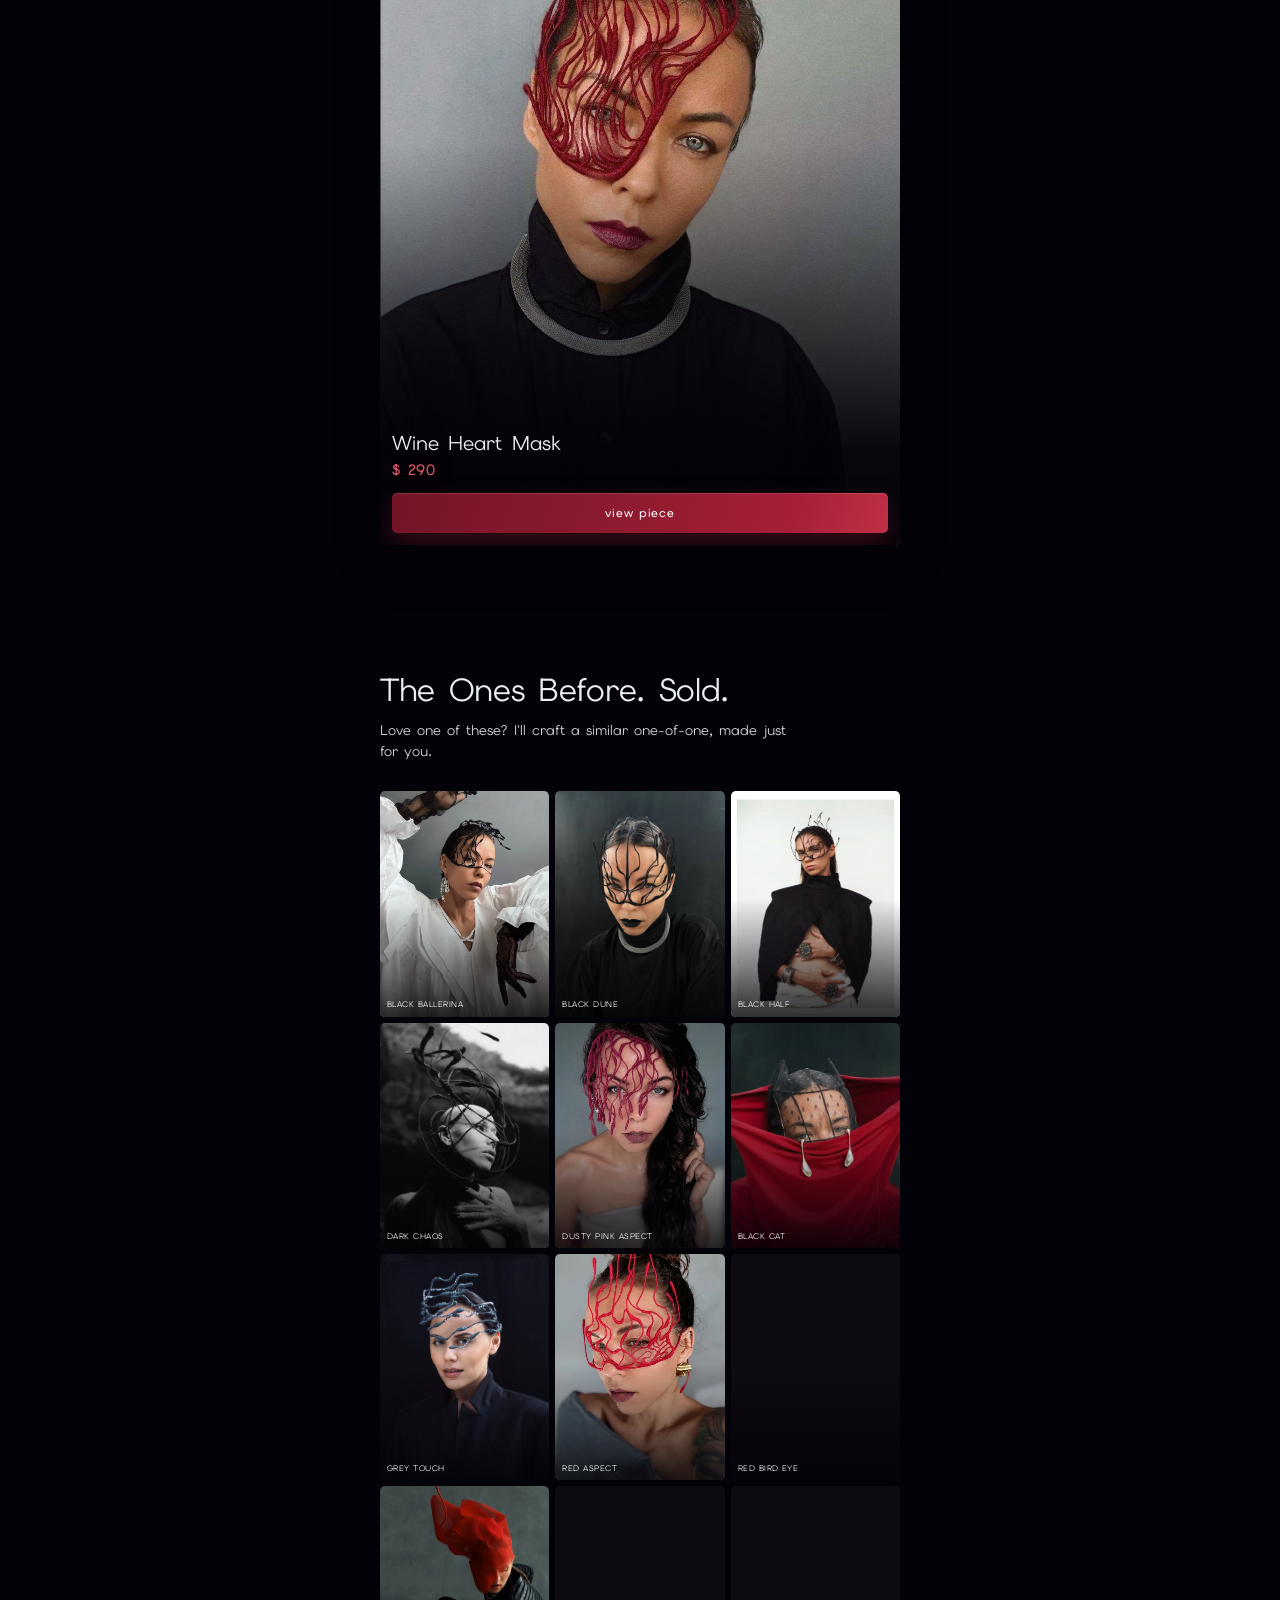
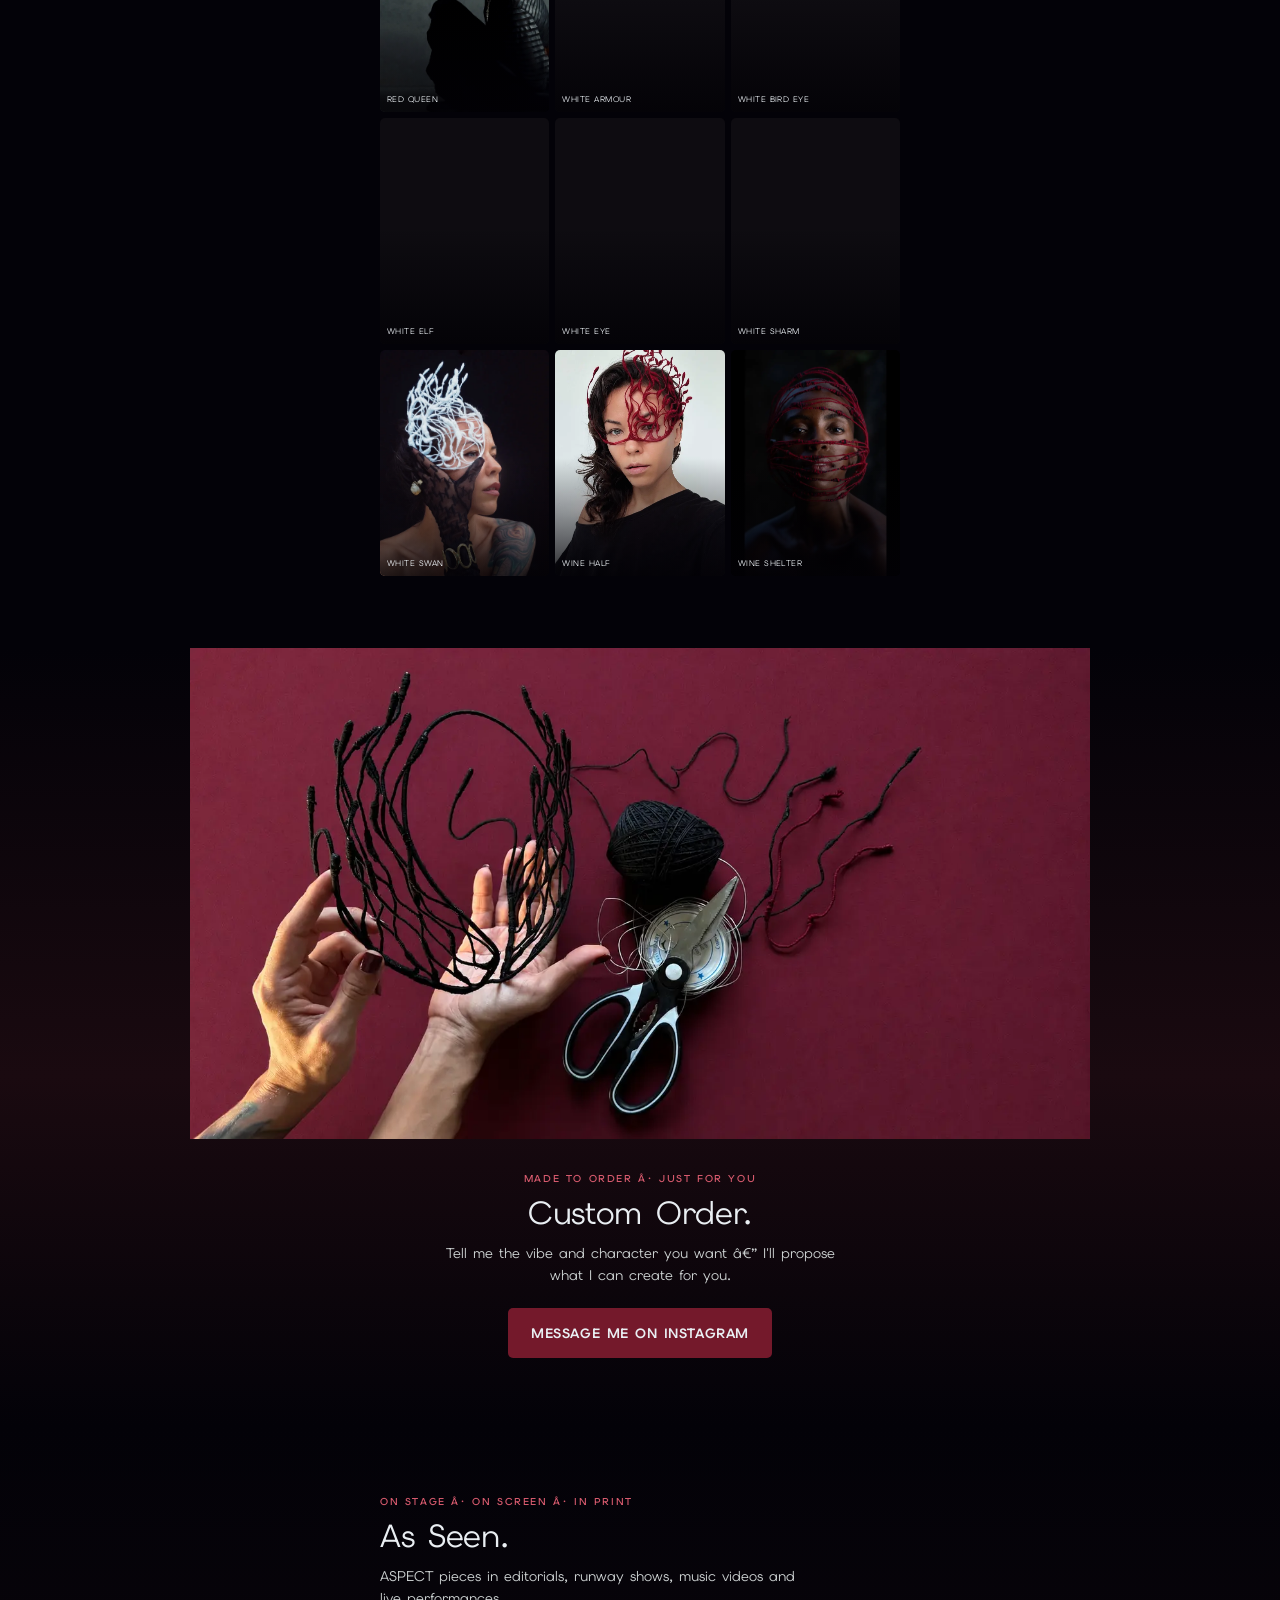
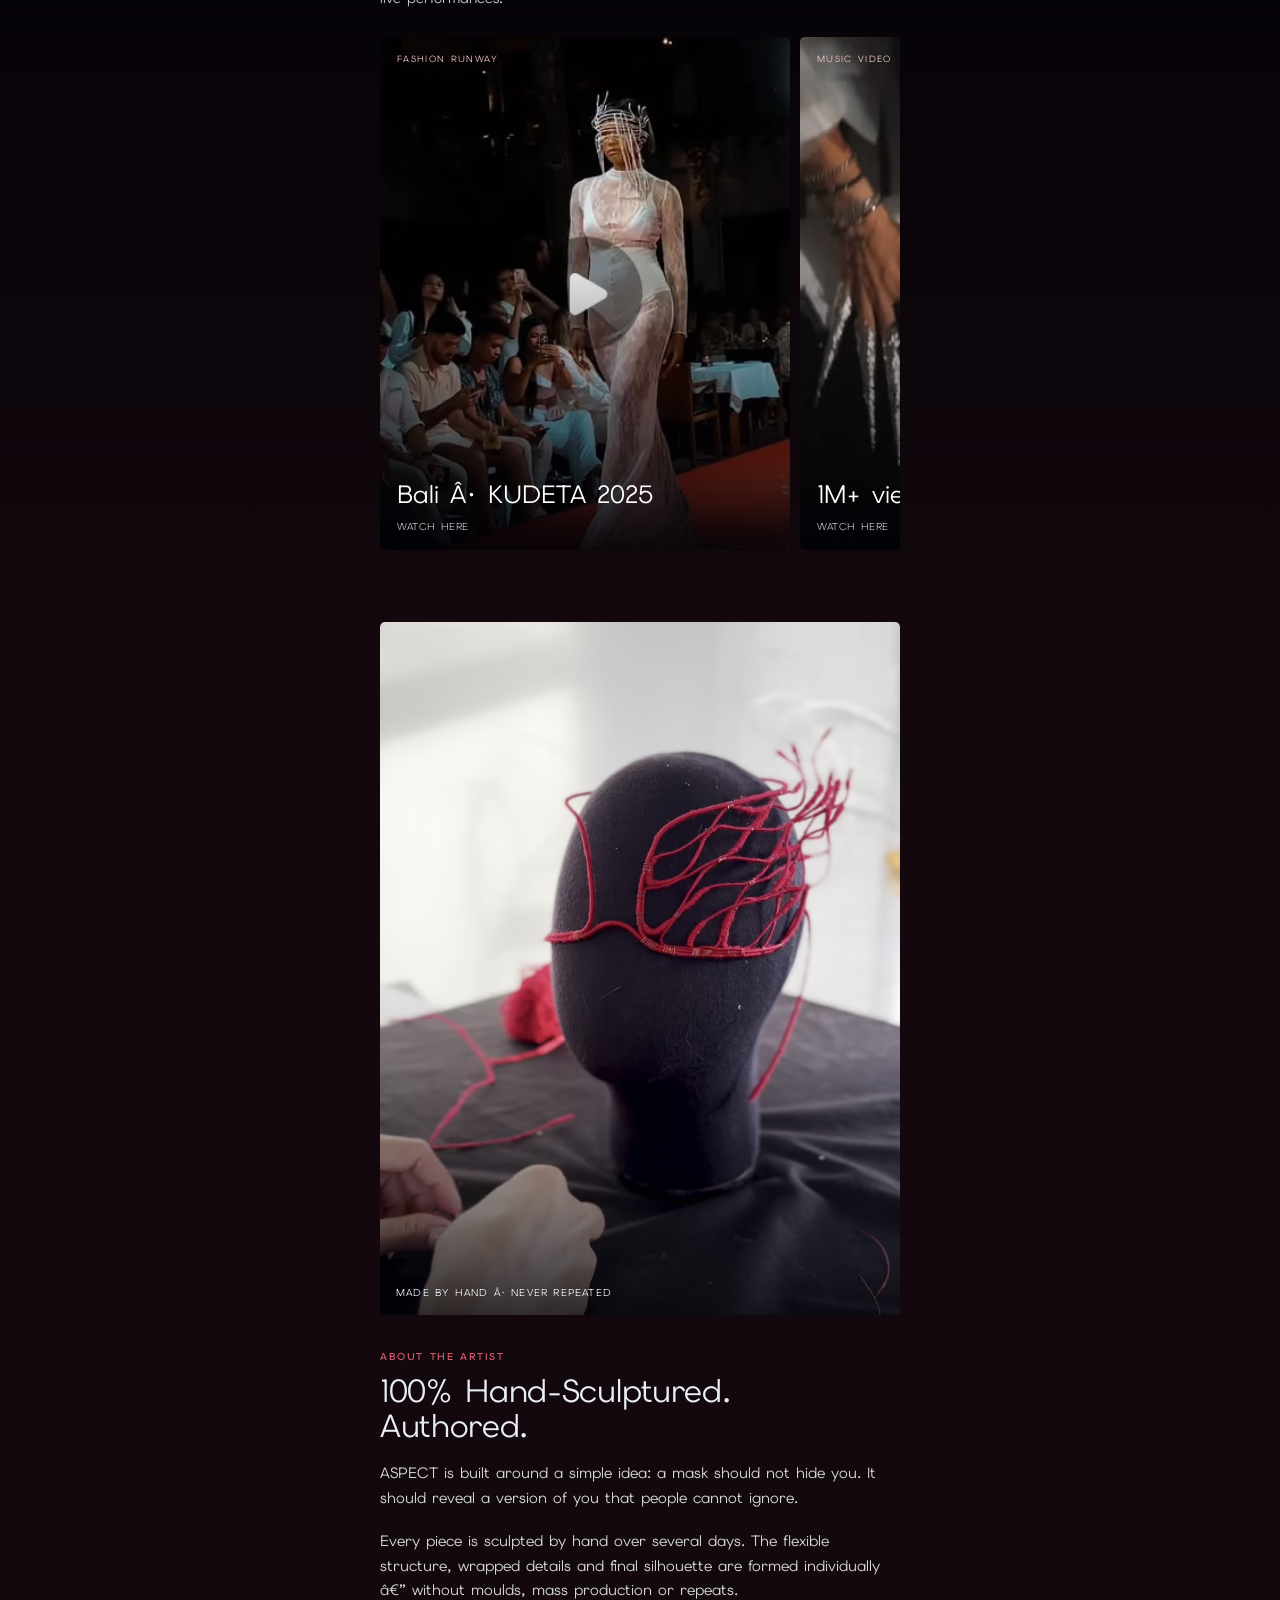
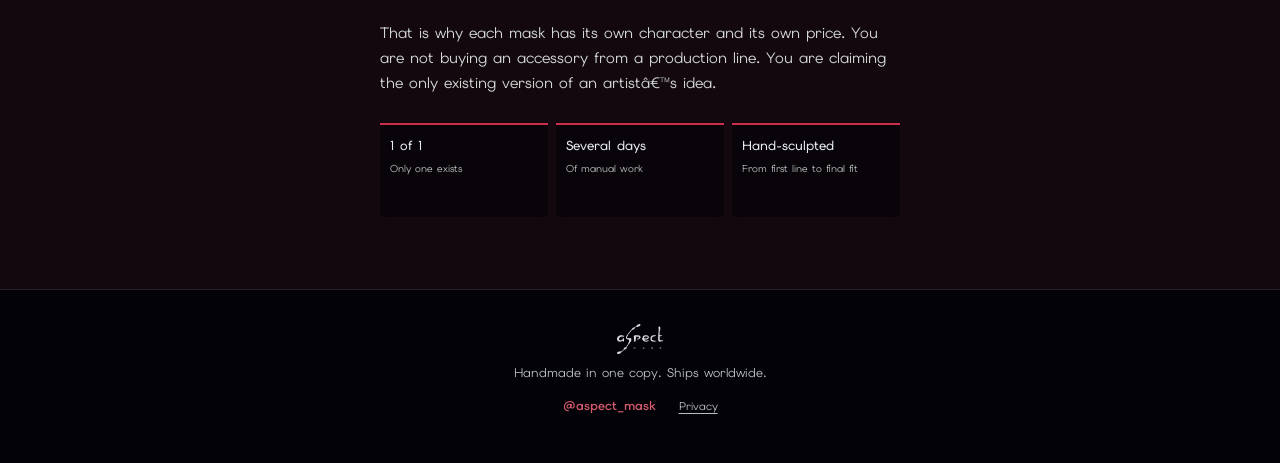
==== commit 4ef5ad7b: "As Seen carousel: move Bali KUDETA 2025 first, Flanelle Magazine last" ====
--- a/index.html
+++ b/index.html
@@ -165,12 +165,12 @@
     <h2 class="section-title" id="as-seen-title">As Seen.</h2>
     <p class="section-intro">ASPECT pieces in editorials, runway shows, music videos and live performances.</p>
     <div class="as-seen-track">
-      <button class="as-seen-card" type="button" data-proof="Flanelle Magazine" data-embed="https://www.instagram.com/p/DJenuvNxWD0/embed/" data-instagram-url="https://www.instagram.com/p/DJenuvNxWD0/?img_index=6"><img src="/assets/as-seen/flanelle-magazine.webp" alt="ASPECT featured by Flanelle Magazine" loading="lazy" decoding="async" /><span class="as-seen-shade"></span><span class="as-seen-type">Fashion editorial</span><strong>Flanelle Magazine</strong><span class="as-seen-open">View here</span></button>
       <button class="as-seen-card" type="button" data-proof="Bali KUDETA 2025" data-embed="https://www.instagram.com/reel/DN21obE5G4-/embed/" data-instagram-url="https://www.instagram.com/reel/DN21obE5G4-/"><img src="/assets/as-seen/bali-kudeta-runway.webp" alt="ASPECT masks on the Bali KUDETA 2025 runway" loading="lazy" decoding="async" /><span class="as-seen-shade"></span><span class="as-seen-type">Fashion runway</span><strong>Bali · KUDETA 2025</strong><span class="as-seen-open">Watch here</span></button>
       <button class="as-seen-card" type="button" data-proof="Million-view music video" data-embed="https://www.instagram.com/reel/DJtINxZPEMQ/embed/" data-instagram-url="https://www.instagram.com/reel/DJtINxZPEMQ/"><img src="/assets/as-seen/million-view-music-video.webp" alt="ASPECT mask in a music video with over one million views" loading="lazy" decoding="async" /><span class="as-seen-shade"></span><span class="as-seen-type">Music video</span><strong>1M+ views</strong><span class="as-seen-open">Watch here</span></button>
       <button class="as-seen-card" type="button" data-proof="Tata Shapran music video" data-embed="https://www.instagram.com/reel/DKpziN2vFIx/embed/" data-instagram-url="https://www.instagram.com/reel/DKpziN2vFIx/"><img src="/assets/as-seen/tata-shapran-music-video.webp" alt="Tata Shapran wearing an ASPECT mask" loading="lazy" decoding="async" /><span class="as-seen-shade"></span><span class="as-seen-type">Artist collaboration</span><strong>Tata Shapran</strong><span class="as-seen-open">Watch here</span></button>
       <button class="as-seen-card" type="button" data-proof="MOTION stage performance" data-embed="https://www.instagram.com/reel/DOC1vN9Es4z/embed/" data-instagram-url="https://www.instagram.com/reel/DOC1vN9Es4z/"><img src="/assets/as-seen/motion-stage-performance.webp" alt="ASPECT masks in the MOTION stage performance" loading="lazy" decoding="async" /><span class="as-seen-shade"></span><span class="as-seen-type">Dance performance</span><strong>MOTION</strong><span class="as-seen-open">Watch here</span></button>
       <button class="as-seen-card" type="button" data-proof="Mikhail Talanov stage look" data-embed="https://www.instagram.com/reel/DawcR3Qz6if/embed/" data-instagram-url="https://www.instagram.com/reel/DawcR3Qz6if/"><img src="/assets/as-seen/mikhail-talanov-stage.webp" alt="Musician Mikhail Talanov in an ASPECT stage look" loading="lazy" decoding="async" /><span class="as-seen-shade"></span><span class="as-seen-type">Stage look</span><strong>Mikhail Talanov</strong><span class="as-seen-open">Watch here</span></button>
+      <button class="as-seen-card" type="button" data-proof="Flanelle Magazine" data-embed="https://www.instagram.com/p/DJenuvNxWD0/embed/" data-instagram-url="https://www.instagram.com/p/DJenuvNxWD0/?img_index=6"><img src="/assets/as-seen/flanelle-magazine.webp" alt="ASPECT featured by Flanelle Magazine" loading="lazy" decoding="async" /><span class="as-seen-shade"></span><span class="as-seen-type">Fashion editorial</span><strong>Flanelle Magazine</strong><span class="as-seen-open">View here</span></button>
     </div>
   </div>
 </section>
